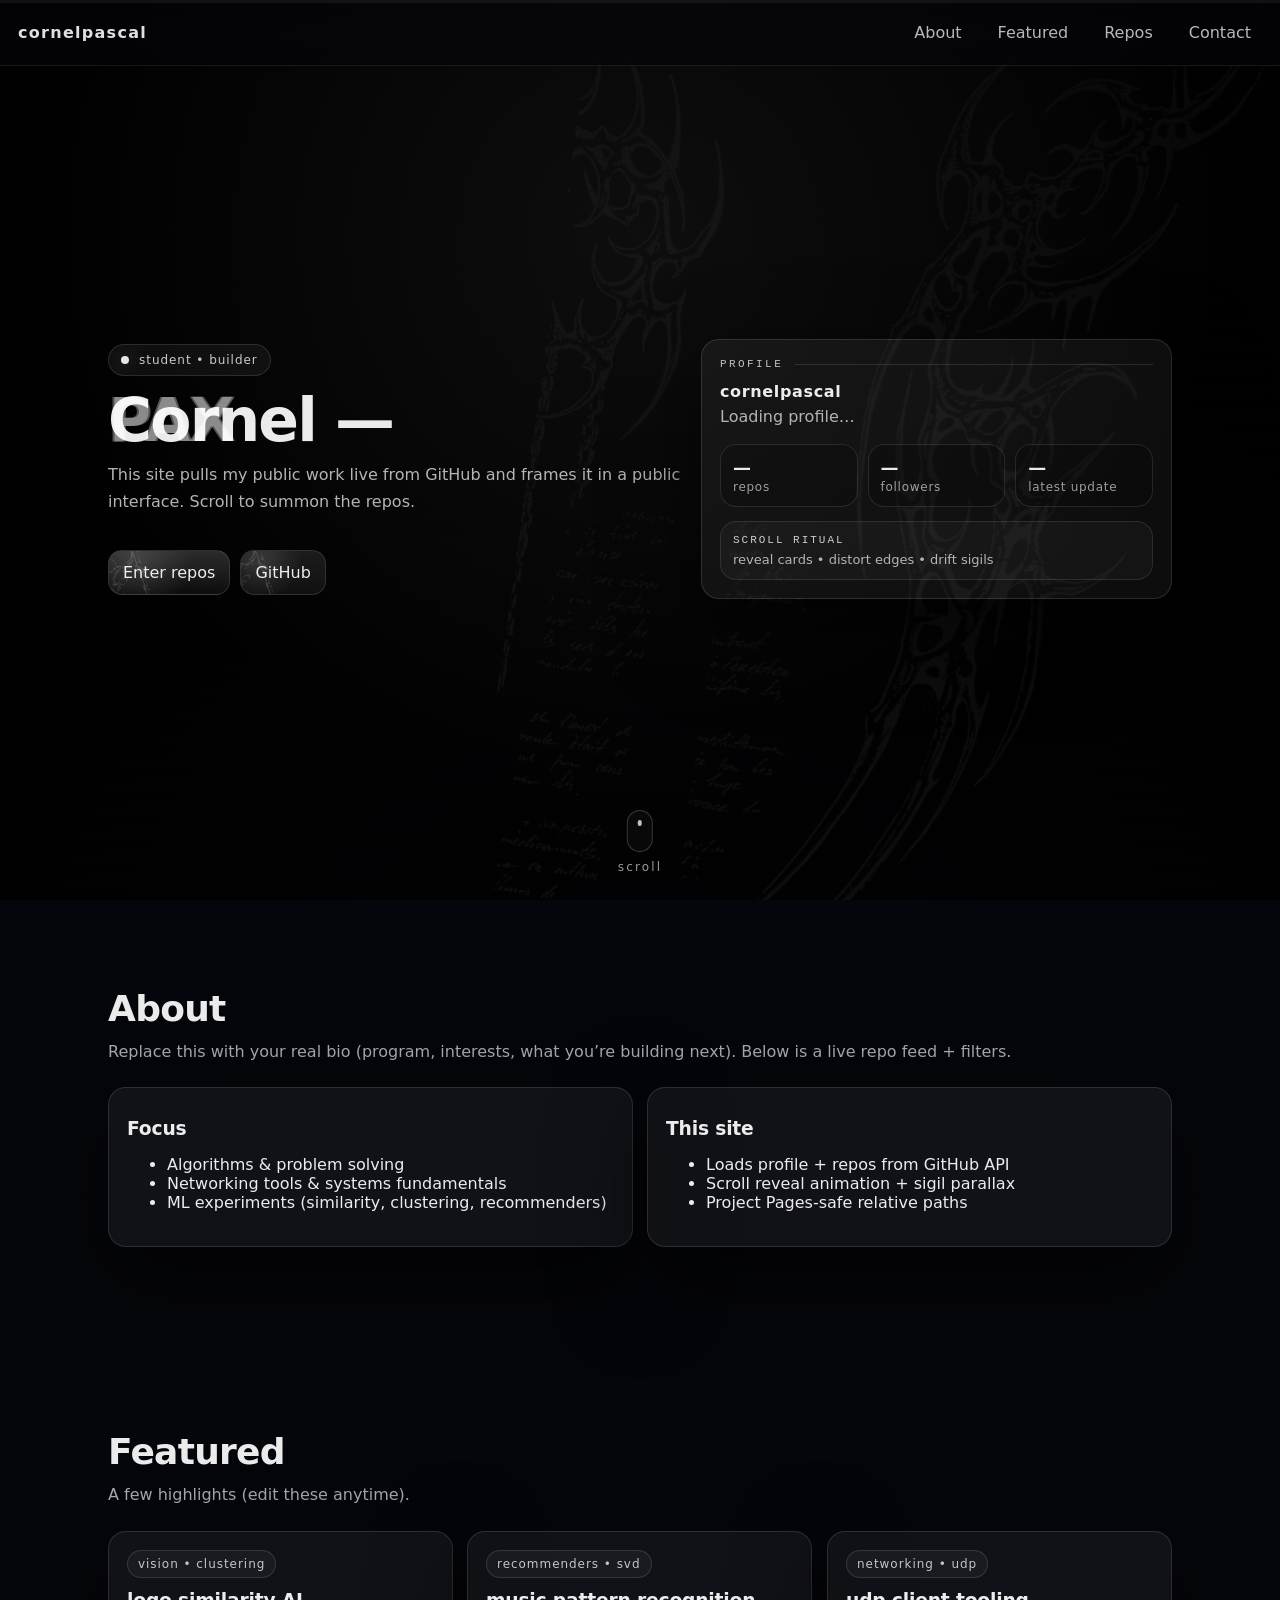
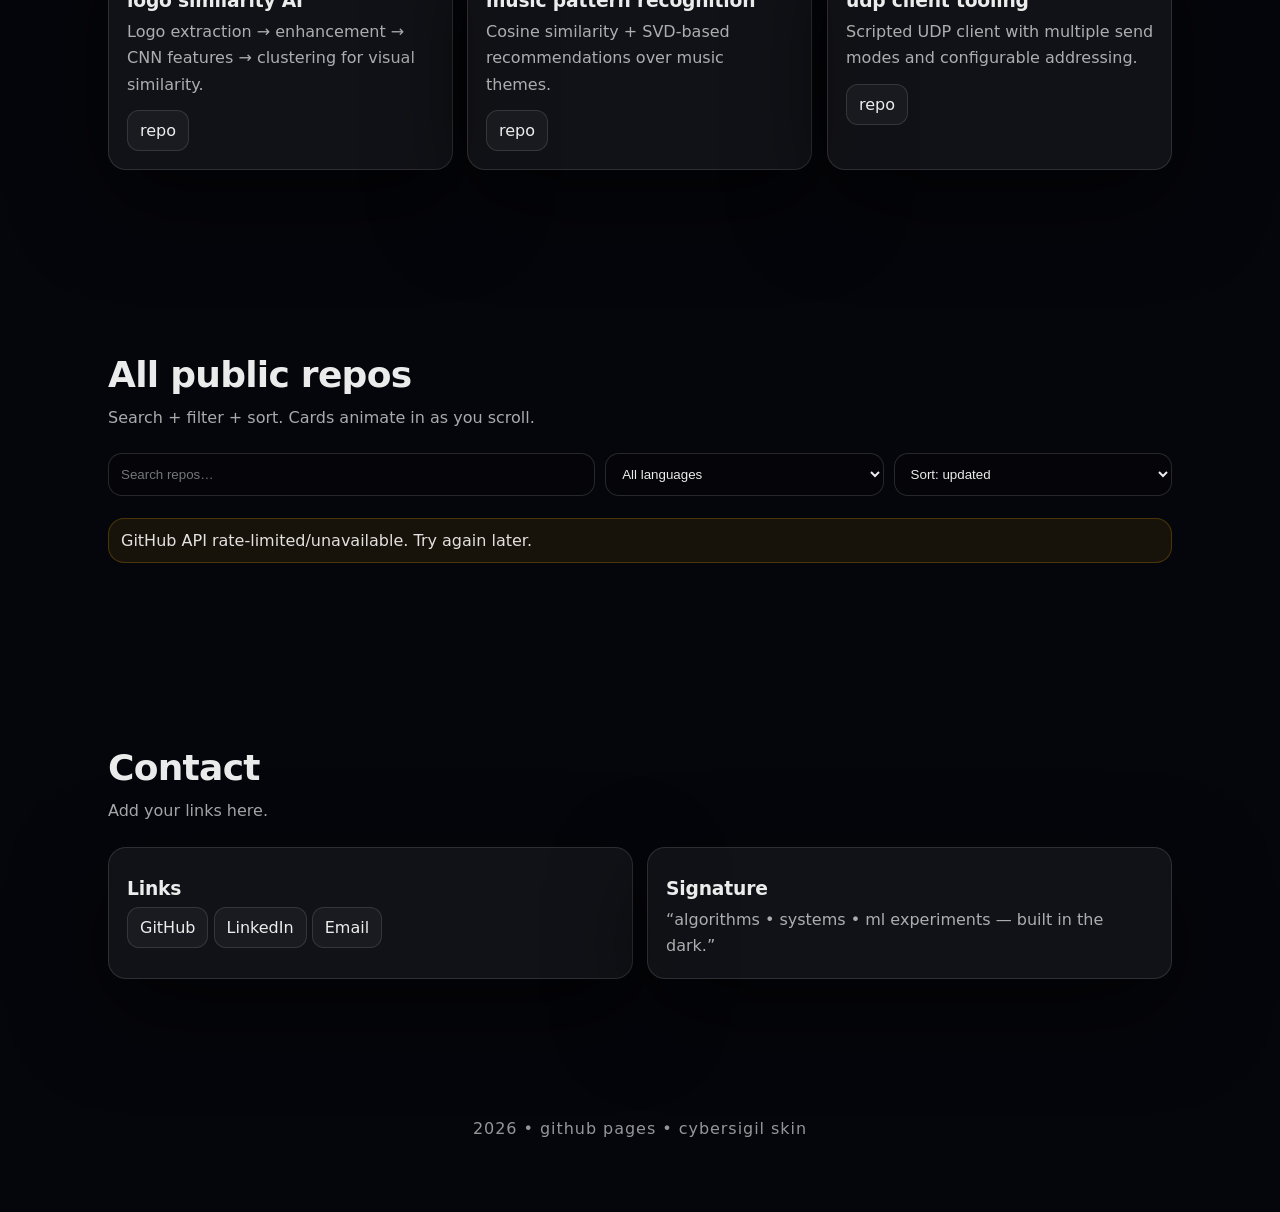
==== index.html @ c3ff7053 "Cybersigil theme" ====
<!-- index.html -->
<!doctype html>
<html lang="en">
<head>
  <meta charset="utf-8" />
  <meta name="viewport" content="width=device-width,initial-scale=1" />
  <title>Cornel Pascal — Cybersigil Portfolio</title>
  <meta name="description" content="Cornel Pascal — projects pulled live from GitHub, wrapped in a cybersigil aesthetic." />
  <link rel="stylesheet" href="./styles.css" />
</head>

<body>
  <div class="progress" aria-hidden="true"><div class="progress__bar" id="bar"></div></div>

  <!-- Background layer -->
  <div class="bg" aria-hidden="true">
    <div class="bg__noise"></div>
    <div class="bg__vignette"></div>
    <div class="bg__scanlines"></div>
  </div>

  <header class="top">
    <a class="brand" href="./">cornelpascal</a>

    <nav class="nav" id="nav">
      <a href="#about">About</a>
      <a href="#featured">Featured</a>
      <a href="#repos">Repos</a>
      <a href="#contact">Contact</a>
    </nav>

    <button class="navbtn" id="navBtn" aria-label="Menu" aria-expanded="false">
      <span></span><span></span><span></span>
    </button>
  </header>

  <main id="top">
    <!-- HERO -->
    <section class="hero section">
      <div class="hero__left reveal">
        <div class="kicker">
          <span class="k-dot"></span>
          <span> student • builder</span>
        </div>

        <h1 class="title">
          <span class="glitch" data-text="PAX">Cornel</span> —
        </h1>

        <p class="sub">
          This site pulls my public work live from GitHub and frames it in a public interface.
          Scroll to summon the repos.
        </p>

      

        <div class="chips" id="langChips" aria-label="Top languages"></div>

        <div class="cta">
          <a class="btn btn--ink" href="#repos">Enter repos</a>
          <a class="btn" href="https://github.com/cornelpascal" target="_blank" rel="noreferrer">GitHub</a>
        </div>
      </div>

      <div class="hero__right reveal">
        <div class="card card--profile">
          <div class="row">
            <div class="mono">PROFILE</div>
            <div class="hairline"></div>
          </div>

          <div class="profile">
            <div class="profile__name" id="name">cornelpascal</div>
            <div class="profile__meta" id="meta">Loading profile…</div>
          </div>

          <div class="stats">
            <div class="stat"><div class="k" id="repoCount">—</div><div class="v">repos</div></div>
            <div class="stat"><div class="k" id="followers">—</div><div class="v">followers</div></div>
            <div class="stat"><div class="k" id="updated">—</div><div class="v">latest update</div></div>
          </div>

          <div class="sigilHint">
            <div class="sigilHint__title">SCROLL RITUAL</div>
            <div class="sigilHint__text">reveal cards • distort edges • drift sigils</div>
          </div>
        </div>
      </div>

      <a class="scrolldown" href="#about" aria-label="Scroll down">
        <span class="scrolldown__mouse"></span>
        <span class="scrolldown__text">scroll</span>
      </a>
    </section>

    <!-- ABOUT -->
    <section id="about" class="section">
      <div class="section__head reveal">
        <h2 class="h2">About</h2>
        <p class="p">
          Replace this with your real bio (program, interests, what you’re building next).
          Below is a live repo feed + filters.
        </p>
      </div>

      <div class="grid2">
        <article class="card reveal">
          <h3 class="h3">Focus</h3>
          <ul class="list">
            <li>Algorithms & problem solving</li>
            <li>Networking tools & systems fundamentals</li>
            <li>ML experiments (similarity, clustering, recommenders)</li>
          </ul>
        </article>

        <article class="card reveal">
          <h3 class="h3">This site</h3>
          <ul class="list">
            <li>Loads profile + repos from GitHub API</li>
            <li>Scroll reveal animation + sigil parallax</li>
            <li>Project Pages-safe relative paths</li>
          </ul>
        </article>
      </div>
    </section>

    <!-- FEATURED -->
    <section id="featured" class="section">
      <div class="section__head reveal">
        <h2 class="h2">Featured</h2>
        <p class="p">A few highlights (edit these anytime).</p>
      </div>

      <div class="cards3">
        <article class="card reveal">
          <div class="tag">vision • clustering</div>
          <h3 class="h3">logo similarity AI</h3>
          <p class="p">Logo extraction → enhancement → CNN features → clustering for visual similarity.</p>
          <div class="actions">
            <a class="a" target="_blank" rel="noreferrer" href="https://github.com/cornelpascal/logo_similarity_AI">repo</a>
          </div>
        </article>

        <article class="card reveal">
          <div class="tag">recommenders • svd</div>
          <h3 class="h3">music pattern recognition</h3>
          <p class="p">Cosine similarity + SVD-based recommendations over music themes.</p>
          <div class="actions">
            <a class="a" target="_blank" rel="noreferrer" href="https://github.com/cornelpascal/Music-pattern-recognition-and-recomandations">repo</a>
          </div>
        </article>

        <article class="card reveal">
          <div class="tag">networking • udp</div>
          <h3 class="h3">udp client tooling</h3>
          <p class="p">Scripted UDP client with multiple send modes and configurable addressing.</p>
          <div class="actions">
            <a class="a" target="_blank" rel="noreferrer" href="https://github.com/cornelpascal/C_udp_server">repo</a>
          </div>
        </article>
      </div>
    </section>

    <!-- REPOS -->
    <section id="repos" class="section">
      <div class="section__head reveal">
        <h2 class="h2">All public repos</h2>
        <p class="p">Search + filter + sort. Cards animate in as you scroll.</p>
      </div>

      <div class="controls reveal">
        <input class="input" id="q" placeholder="Search repos…" />
        <select class="select" id="lang"><option value="">All languages</option></select>
        <select class="select" id="sort">
          <option value="updated">Sort: updated</option>
          <option value="stars">Sort: stars</option>
          <option value="name">Sort: name</option>
        </select>
      </div>

      <div class="repoGrid" id="grid" aria-live="polite"></div>
      <div class="note" id="note" hidden>GitHub API rate-limited/unavailable. Try again later.</div>
    </section>

    <!-- CONTACT -->
    <section id="contact" class="section">
      <div class="section__head reveal">
        <h2 class="h2">Contact</h2>
        <p class="p">Add your links here.</p>
      </div>

      <div class="grid2">
        <div class="card reveal">
          <h3 class="h3">Links</h3>
          <div class="links">
            <a class="a" target="_blank" rel="noreferrer" href="https://github.com/cornelpascal">GitHub</a>
            <a class="a" href="#" onclick="alert('Edit LinkedIn/email in index.html');return false;">LinkedIn</a>
            <a class="a" href="#" onclick="alert('Edit LinkedIn/email in index.html');return false;">Email</a>
          </div>
        </div>

        <div class="card reveal">
          <h3 class="h3">Signature</h3>
          <p class="p">“algorithms • systems • ml experiments — built in the dark.”</p>
        </div>
      </div>
    </section>

    <footer class="foot">
      <span id="year"></span> • GitHub Pages • cybersigil skin
    </footer>
  </main>

  <script src="./app.js"></script>
</body>
</html>
---- styles.css ----
/* styles.css */
*{box-sizing:border-box}
html{scroll-behavior:smooth}
:root{
  --bg:#05060b;
  --ink:rgba(255,255,255,.92);
  --muted:rgba(255,255,255,.66);
  --hair:rgba(255,255,255,.14);
  --glass:rgba(255,255,255,.06);
  --glass2:rgba(255,255,255,.08);
  --shadow:0 30px 90px rgba(0,0,0,.6);
  --r:18px;
  --max:1100px;
}
body{
  margin:0;
  color:var(--ink);
  background:var(--bg);
  font-family: ui-sans-serif,system-ui,-apple-system,Segoe UI,Roboto,Arial;
  overflow-x:hidden;
}
a{color:inherit;text-decoration:none}
code{font-family:ui-monospace,SFMono-Regular,Menlo,Monaco,Consolas,"Liberation Mono","Courier New",monospace}

/* ===== Progress ===== */
.progress{position:fixed;top:0;left:0;right:0;height:3px;background:rgba(255,255,255,.06);z-index:50}
.progress__bar{height:100%;width:0;background:linear-gradient(90deg,#fff,rgba(255,255,255,.2))}

/* ===== Background layer ===== */
.bg{position:fixed;inset:0;z-index:-1;overflow:hidden;background:var(--bg)}
/* Tall sigil as background */
.bg::before{
  content:"";
  position:absolute;
  inset:-10%;
  background-image: url("./assets/sigil-1.webp");
  background-repeat:no-repeat;
  background-position: 85% 20%;
  background-size: min(760px, 95vw);
  opacity:.22;
  filter: contrast(1.2) brightness(1.15);
  mix-blend-mode: screen;
  transform: rotate(8deg);
  pointer-events:none;
}
.bg__vignette{
  position:absolute;inset:-10%;
  background: radial-gradient(circle at 50% 30%, rgba(255,255,255,.05), transparent 55%),
              radial-gradient(circle at 50% 110%, rgba(0,0,0,.75), rgba(0,0,0,.9));
  pointer-events:none;
}
.bg__noise{
  position:absolute;inset:0;
  background-image:
    repeating-linear-gradient(0deg, rgba(255,255,255,.03), rgba(255,255,255,.03) 1px, transparent 1px, transparent 3px),
    repeating-linear-gradient(90deg, rgba(255,255,255,.02), rgba(255,255,255,.02) 1px, transparent 1px, transparent 4px);
  opacity:.12;
  mix-blend-mode:screen;
  filter:blur(.3px);
  pointer-events:none;
}
.bg__scanlines{
  position:absolute;inset:0;
  background: repeating-linear-gradient(
    180deg,
    rgba(255,255,255,.02),
    rgba(255,255,255,.02) 1px,
    transparent 2px,
    transparent 5px
  );
  opacity:.10;
  pointer-events:none;
}

/* ===== Header ===== */
.top{
  position:sticky;top:0;z-index:40;
  display:flex;align-items:center;justify-content:space-between;
  padding:14px 18px;
  background:rgba(5,6,11,.65);
  backdrop-filter: blur(14px);
  border-bottom:1px solid rgba(255,255,255,.08);
}
.brand{
  font-weight:800;
  letter-spacing:.08em;
  text-transform:lowercase;
  opacity:.95;
}
.nav{display:flex;gap:14px}
.nav a{
  padding:8px 10px;border-radius:12px;
  color:rgba(255,255,255,.72);
  border:1px solid transparent;
  transition:transform .2s ease, background .2s ease, border-color .2s ease, opacity .2s ease;
}
.nav a:hover{
  background:rgba(255,255,255,.05);
  border-color:rgba(255,255,255,.12);
  transform:translateY(-1px);
  opacity:1;
}
.navbtn{
  display:none;
  width:42px;height:42px;border-radius:14px;
  border:1px solid rgba(255,255,255,.12);
  background:rgba(255,255,255,.05);
}
.navbtn span{display:block;height:2px;margin:6px 10px;background:rgba(255,255,255,.9);border-radius:2px}

/* ===== Layout ===== */
.section{max-width:var(--max);margin:0 auto;padding:92px 18px;position:relative}
.section__head{margin-bottom:22px}
.h2{margin:0 0 10px;font-size:clamp(26px,3vw,36px);letter-spacing:-.02em}
.h3{margin:12px 0 8px;letter-spacing:-.01em}
.p{margin:0;color:var(--muted);line-height:1.65}

/* ===== Hero ===== */
.hero{
  min-height:calc(100svh - 70px);
  display:grid;
  grid-template-columns: 1.1fr .9fr;
  gap:18px;
  align-items:center;
  padding-top:68px;
}
.kicker{
  display:inline-flex;align-items:center;gap:10px;
  padding:8px 12px;border-radius:999px;
  border:1px solid rgba(255,255,255,.12);
  background:rgba(255,255,255,.05);
  color:rgba(255,255,255,.78);
  text-transform:lowercase;
  letter-spacing:.08em;
  font-size:12px;
}
.k-dot{
  width:8px;height:8px;border-radius:50%;
  background:rgba(255,255,255,.9);
  box-shadow:0 0 20px rgba(255,255,255,.4);
}
.title{
  margin:14px 0 10px;
  font-size:clamp(36px,5.2vw,60px);
  line-height:1.02;
  letter-spacing:-.03em;
}
.sub{margin:0;color:rgba(255,255,255,.70);line-height:1.7;max-width:65ch}
.cta{display:flex;gap:10px;margin-top:16px;flex-wrap:wrap}

/* ===== Buttons (gun texture, rotated + cropped) ===== */
.btn{
  display:inline-flex;align-items:center;justify-content:center;
  padding:12px 14px;border-radius:14px;
  border:1px solid rgba(255,255,255,.14);
  background:rgba(255,255,255,.05);
  transition:transform .2s ease, background .2s ease, border-color .2s ease, filter .2s ease;
  position:relative;
  overflow:hidden;
  isolation:isolate;
}
.btn::before{
  content:"";
  position:absolute;
  inset:-40% -35%;
  background-image:url("./assets/sigil-2.jpg");
  background-repeat:no-repeat;
  background-size:520px auto;
  background-position:35% 55%;
  transform:rotate(-18deg);
  opacity:.18;
  filter:contrast(1.35) brightness(1.2);
  mix-blend-mode:screen;
  z-index:-1;
}
.btn::after{
  content:"";
  position:absolute;inset:-1px;
  border-radius:inherit;
  background:
    radial-gradient(circle at 25% 20%, rgba(255,255,255,.25), transparent 55%),
    linear-gradient(180deg, rgba(255,255,255,.10), rgba(255,255,255,.02));
  opacity:.55;
  pointer-events:none;
  z-index:-1;
}
.btn:hover{transform:translateY(-2px);background:rgba(255,255,255,.07);border-color:rgba(255,255,255,.22)}
.btn:hover::before{opacity:.26;transform:rotate(-18deg) scale(1.03)}
.btn--ink{background:linear-gradient(180deg, rgba(255,255,255,.12), rgba(255,255,255,.04))}

/* Glitch text */
.glitch{position:relative;display:inline-block}
.glitch::before,.glitch::after{
  content:attr(data-text);
  position:absolute;left:0;top:0;
  opacity:.35;
  pointer-events:none;
}
.glitch::before{transform:translate3d(-1px,0,0)}
.glitch::after{transform:translate3d(1px,0,0)}

.hero__right{display:flex;justify-content:flex-end}

/* ===== Chips ===== */
.chips{display:flex;gap:8px;margin-top:18px;flex-wrap:wrap}
.pill{
  padding:6px 10px;border-radius:999px;
  border:1px solid rgba(255,255,255,.12);
  background:rgba(0,0,0,.16);
  color:rgba(255,255,255,.76);
  font-size:12px;
}

/* ===== Cards ===== */
.card{
  border-radius:var(--r);
  border:1px solid rgba(255,255,255,.12);
  background:rgba(255,255,255,.05);
  box-shadow:var(--shadow);
  padding:18px;
  position:relative;
  overflow:hidden;
}
.card::after{
  content:"";
  position:absolute;inset:-1px;
  background: radial-gradient(circle at 20% 15%, rgba(255,255,255,.16), transparent 55%);
  opacity:.0;
  transition:opacity .2s ease;
  pointer-events:none;
}
.card:hover::after{opacity:.85}

.card--profile{width:min(520px,100%)}
.row{display:flex;align-items:center;gap:12px}
.mono{
  font-family:ui-monospace, SFMono-Regular, Menlo, Monaco, Consolas, "Liberation Mono","Courier New", monospace;
  letter-spacing:.22em;
  font-size:11px;
  opacity:.8;
}
.hairline{height:1px;flex:1;background:rgba(255,255,255,.12)}
.profile{margin-top:12px}
.profile__name{font-weight:850;letter-spacing:.04em;text-transform:lowercase}
.profile__meta{margin-top:4px;color:rgba(255,255,255,.68);line-height:1.55}
.stats{
  display:grid;
  grid-template-columns:repeat(3,1fr);
  gap:10px;
  margin-top:14px;
}
.stat{
  padding:12px;border-radius:16px;
  border:1px solid rgba(255,255,255,.11);
  background:rgba(0,0,0,.18);
}
.stat .k{font-weight:900;font-size:18px}
.stat .v{opacity:.65;font-size:12px;margin-top:2px;letter-spacing:.06em;text-transform:lowercase}

.sigilHint{
  margin-top:14px;
  padding:12px;border-radius:16px;
  border:1px solid rgba(255,255,255,.10);
  background:rgba(255,255,255,.03);
}
.sigilHint__title{
  font-family:ui-monospace, SFMono-Regular, Menlo, Monaco, Consolas, "Liberation Mono","Courier New", monospace;
  letter-spacing:.18em;
  font-size:11px;
  opacity:.85;
}
.sigilHint__text{margin-top:6px;color:rgba(255,255,255,.68);font-size:13px}

/* ===== Grids ===== */
.grid2{display:grid;grid-template-columns:repeat(2,minmax(0,1fr));gap:14px}
.cards3{display:grid;grid-template-columns:repeat(3,minmax(0,1fr));gap:14px}
.tag{
  display:inline-block;
  padding:6px 10px;border-radius:999px;
  border:1px solid rgba(255,255,255,.12);
  background:rgba(255,255,255,.04);
  color:rgba(255,255,255,.75);
  font-size:12px;
  letter-spacing:.08em;
  text-transform:lowercase;
}
.actions{margin-top:12px;display:flex;gap:10px}
.a{
  display:inline-flex;align-items:center;justify-content:center;
  padding:10px 12px;border-radius:12px;
  border:1px solid rgba(255,255,255,.12);
  background:rgba(255,255,255,.04);
  transition:transform .2s ease, background .2s ease;
}
.a:hover{transform:translateY(-2px);background:rgba(255,255,255,.06)}

/* ===== Controls / Repos ===== */
.controls{
  display:grid;
  grid-template-columns:1.4fr .8fr .8fr;
  gap:10px;
  margin:14px 0 10px;
}
.input,.select{
  width:100%;
  padding:12px 12px;
  border-radius:14px;
  border:1px solid rgba(255,255,255,.14);
  background:rgba(0,0,0,.18);
  color:rgba(255,255,255,.92);
  outline:none;
}
.input::placeholder{color:rgba(255,255,255,.45)}

.repoGrid{display:grid;grid-template-columns:repeat(3,minmax(0,1fr));gap:12px}
.repo{
  padding:16px;border-radius:18px;
  border:1px solid rgba(255,255,255,.12);
  background:rgba(255,255,255,.04);
  box-shadow:var(--shadow);
  transition:transform .18s ease, background .18s ease, border-color .18s ease, filter .18s ease;
  position:relative;
  overflow:hidden;
}
.repo::before{
  content:"";
  position:absolute;inset:-2px;
  background: radial-gradient(circle at 15% 20%, rgba(255,255,255,.18), transparent 55%);
  opacity:.0;
  transition:opacity .2s ease;
}
.repo:hover{transform:translateY(-3px);background:rgba(255,255,255,.06);border-color:rgba(255,255,255,.20);filter:contrast(1.05)}
.repo:hover::before{opacity:.9}
.repo__top{display:flex;justify-content:space-between;gap:12px;align-items:flex-start}
.repo__name{font-weight:900;letter-spacing:.03em;text-transform:lowercase}
.repo__desc{margin-top:8px;color:rgba(255,255,255,.70);line-height:1.55;min-height:44px}
.repo__meta{margin-top:12px;display:flex;gap:8px;flex-wrap:wrap;color:rgba(255,255,255,.72);font-size:12px}

.note{
  margin-top:12px;
  padding:12px;border-radius:16px;
  border:1px solid rgba(255,176,0,.22);
  background:rgba(255,176,0,.08);
  color:rgba(255,255,255,.88);
}

/* ===== Scroll Down ===== */
.scrolldown{
  position:absolute;left:50%;bottom:22px;transform:translateX(-50%);
  display:flex;flex-direction:column;gap:8px;align-items:center;
  color:rgba(255,255,255,.60);font-size:12px;letter-spacing:.18em;text-transform:lowercase;
}
.scrolldown__mouse{
  width:26px;height:42px;border-radius:999px;
  border:1px solid rgba(255,255,255,.20);
  background:rgba(255,255,255,.03);
  position:relative;
}
.scrolldown__mouse::after{
  content:"";
  position:absolute;left:50%;top:9px;transform:translateX(-50%);
  width:4px;height:6px;border-radius:999px;background:rgba(255,255,255,.75);
  animation:wheel 1.2s ease-in-out infinite;
}
@keyframes wheel{
  0%{transform:translate(-50%,0);opacity:.95}
  70%{transform:translate(-50%,12px);opacity:.2}
  100%{transform:translate(-50%,0);opacity:.95}
}

/* ===== Reveal ===== */
.reveal{
  opacity:0;
  transform:translateY(16px);
  filter:blur(10px);
  transition:opacity .85s ease, transform .85s ease, filter .85s ease;
  will-change:transform,opacity,filter;
}
.reveal.is-in{opacity:1;transform:translateY(0);filter:blur(0)}

/* ===== Footer ===== */
.foot{padding:48px 18px 74px;text-align:center;color:rgba(255,255,255,.58);letter-spacing:.06em;text-transform:lowercase}

/* ===== Responsive ===== */
@media (max-width: 980px){
  .hero{grid-template-columns:1fr}
  .cards3{grid-template-columns:repeat(2,minmax(0,1fr))}
  .repoGrid{grid-template-columns:repeat(2,minmax(0,1fr))}
  .scrolldown{display:none}
}
@media (max-width: 680px){
  .nav{display:none}
  .navbtn{display:block}
  .grid2{grid-template-columns:1fr}
  .cards3{grid-template-columns:1fr}
  .repoGrid{grid-template-columns:1fr}
  .controls{grid-template-columns:1fr}
}
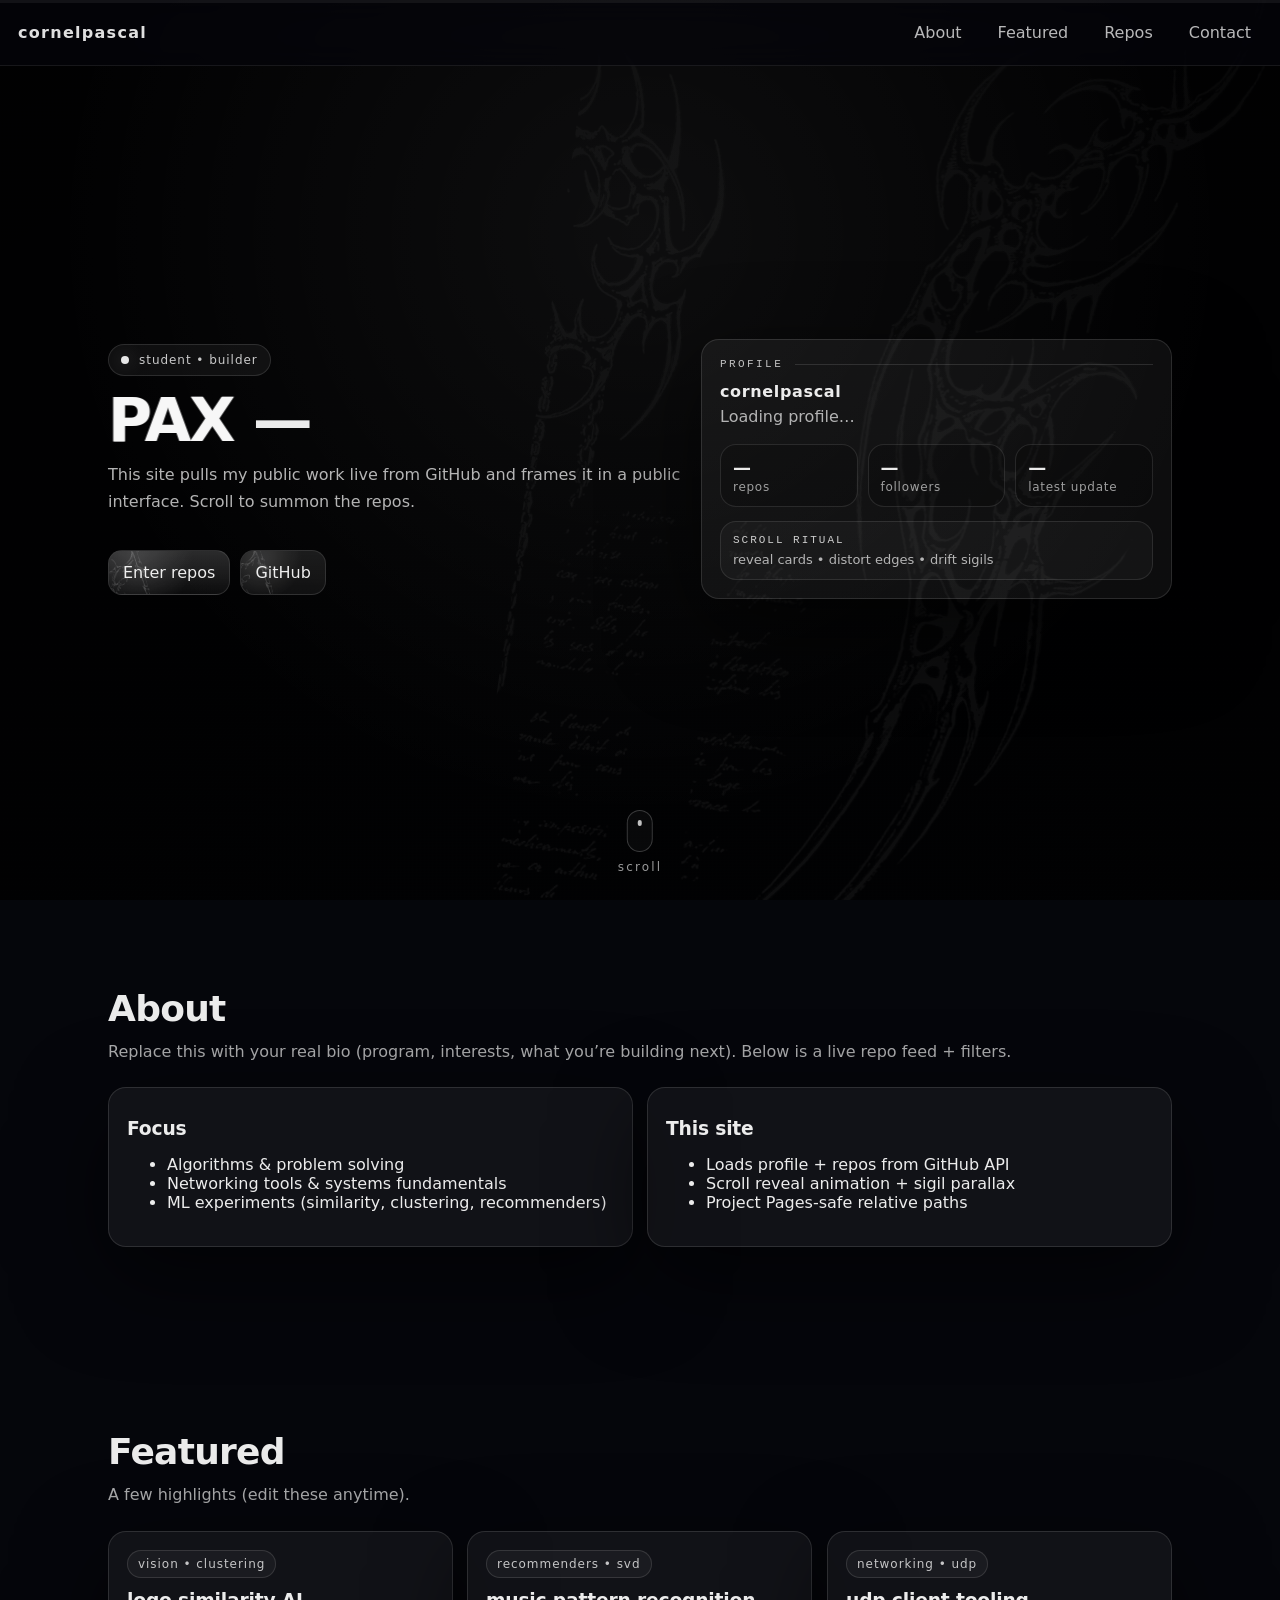
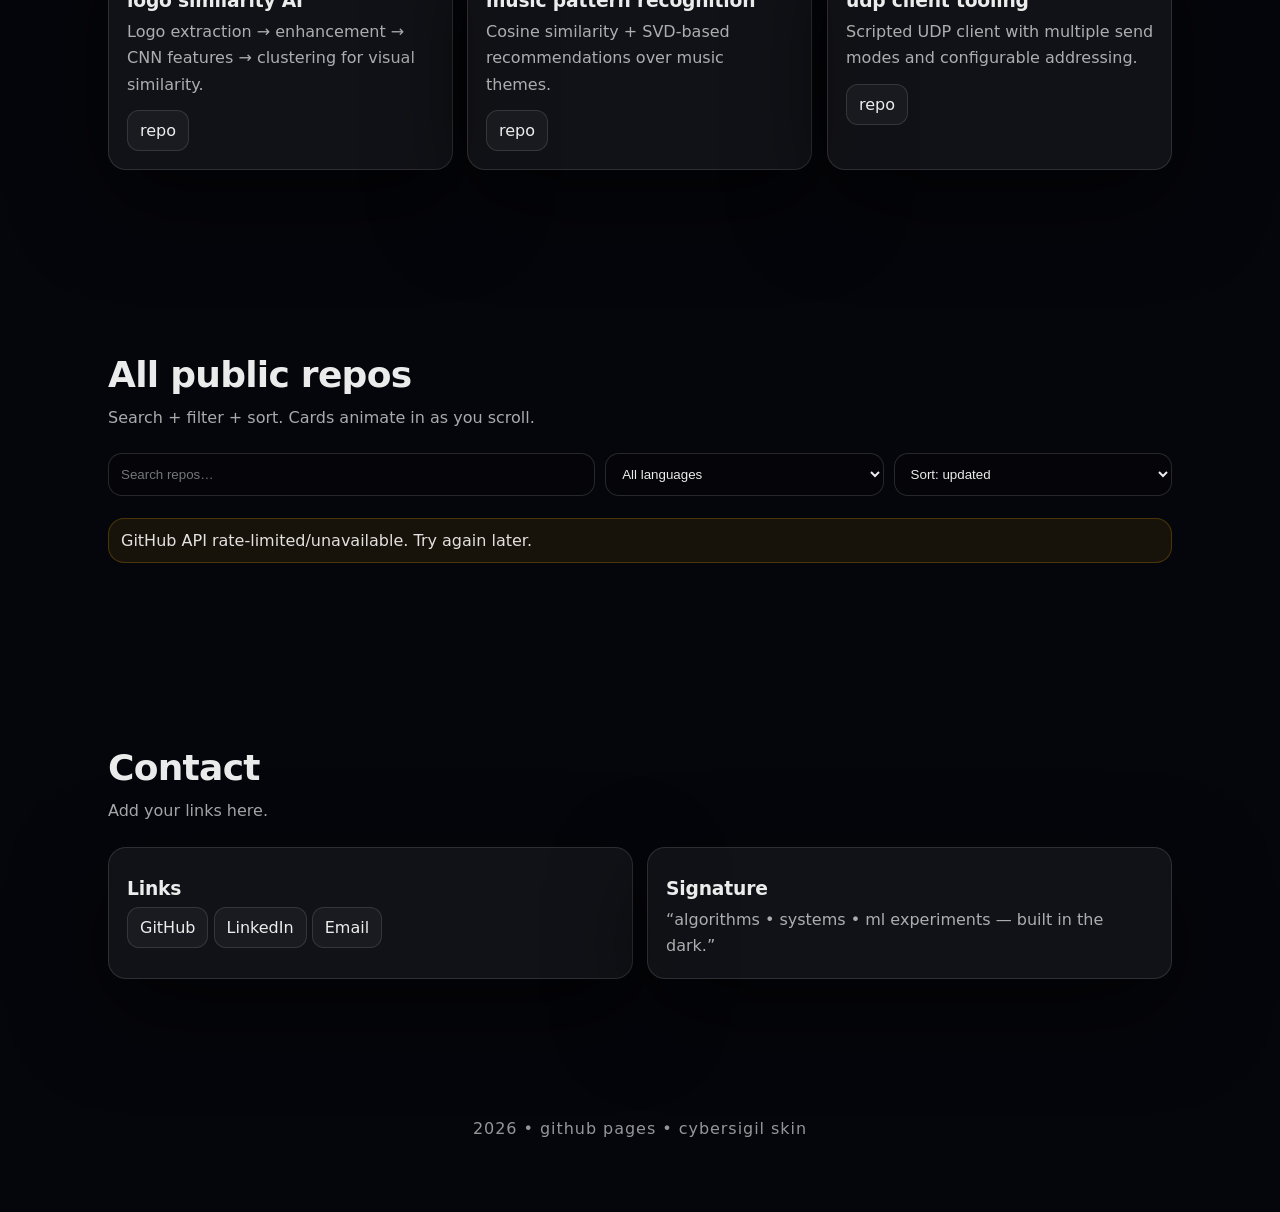
==== commit b577501d: "Cybersigil theme" ====
--- a/index.html
+++ b/index.html
@@ -4,7 +4,6 @@
 <head>
   <meta charset="utf-8" />
   <meta name="viewport" content="width=device-width,initial-scale=1" />
-  <title>Cornel Pascal — Cybersigil Portfolio</title>
   <meta name="description" content="Cornel Pascal — projects pulled live from GitHub, wrapped in a cybersigil aesthetic." />
   <link rel="stylesheet" href="./styles.css" />
 </head>
@@ -44,7 +43,7 @@
         </div>
 
         <h1 class="title">
-          <span class="glitch" data-text="PAX">Cornel</span> —
+          <span class="glitch" data-text="PAX">PAX</span> —
         </h1>
 
         <p class="sub">
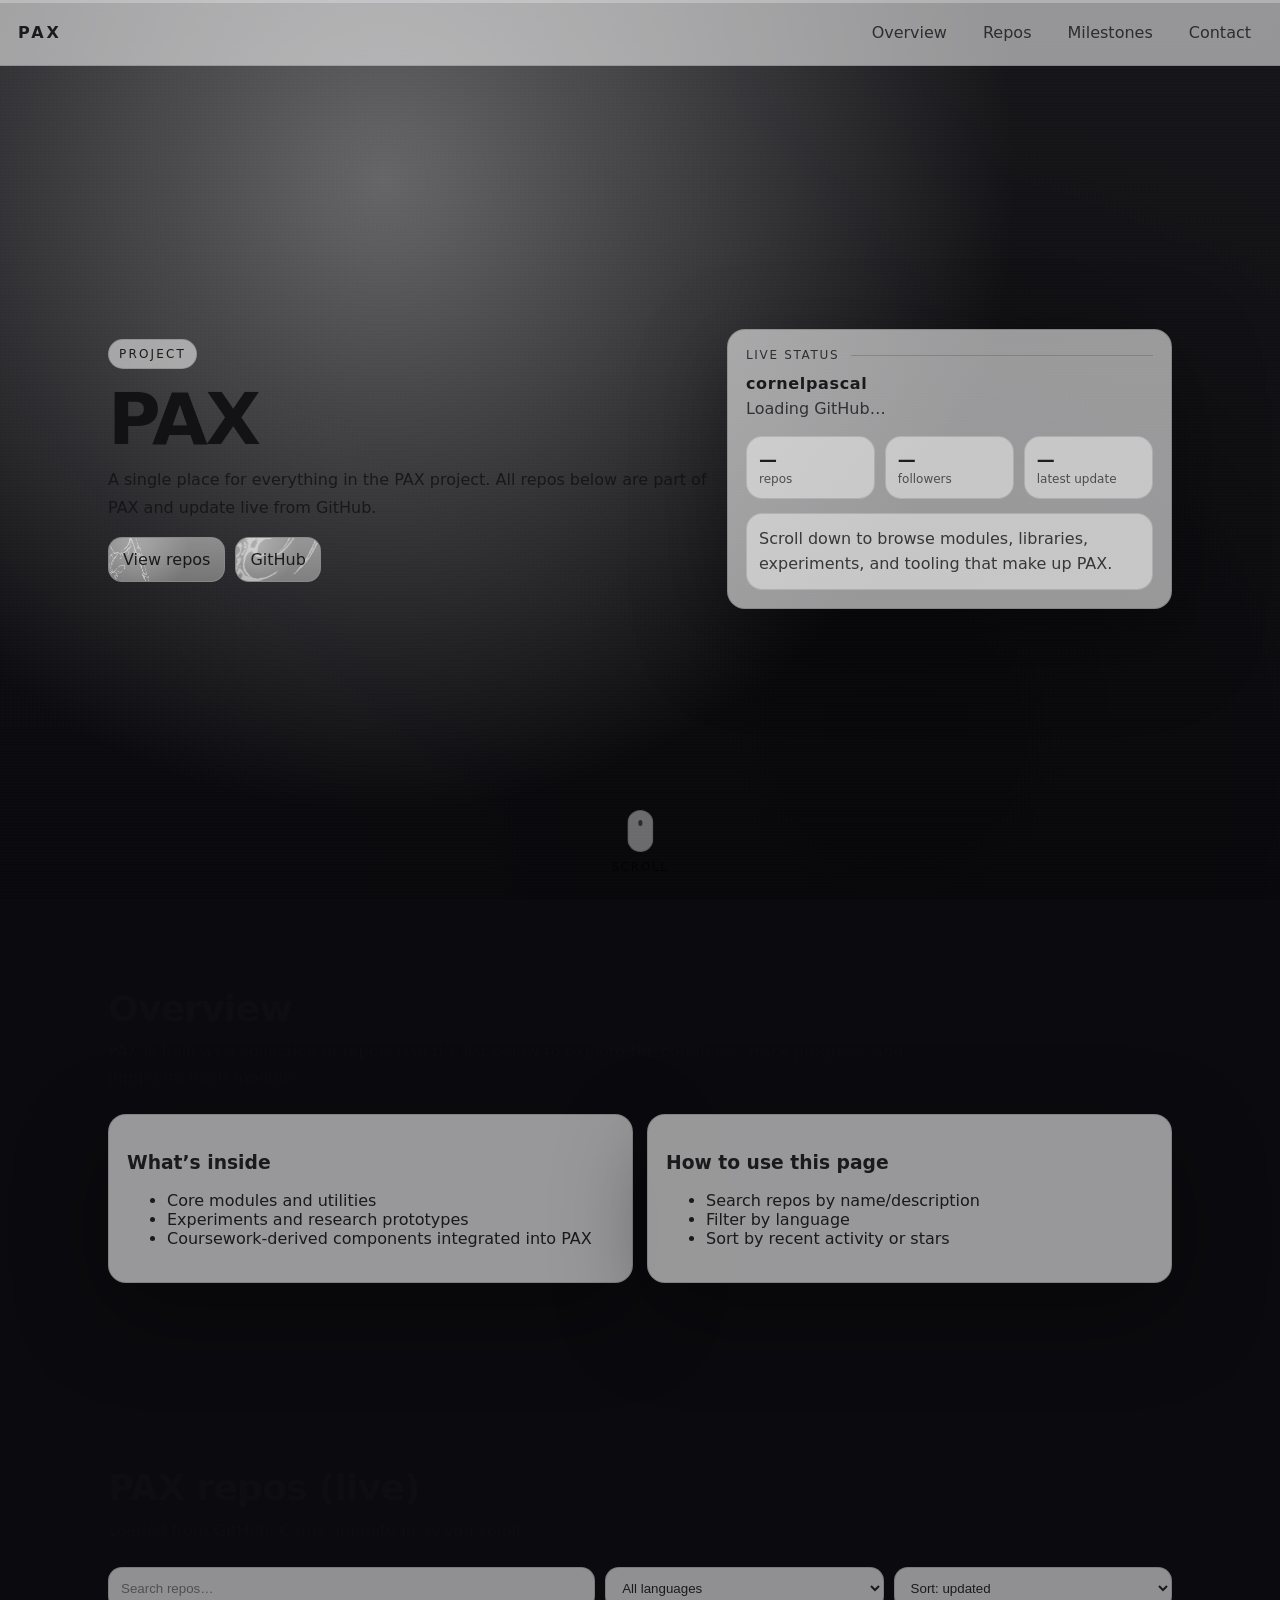
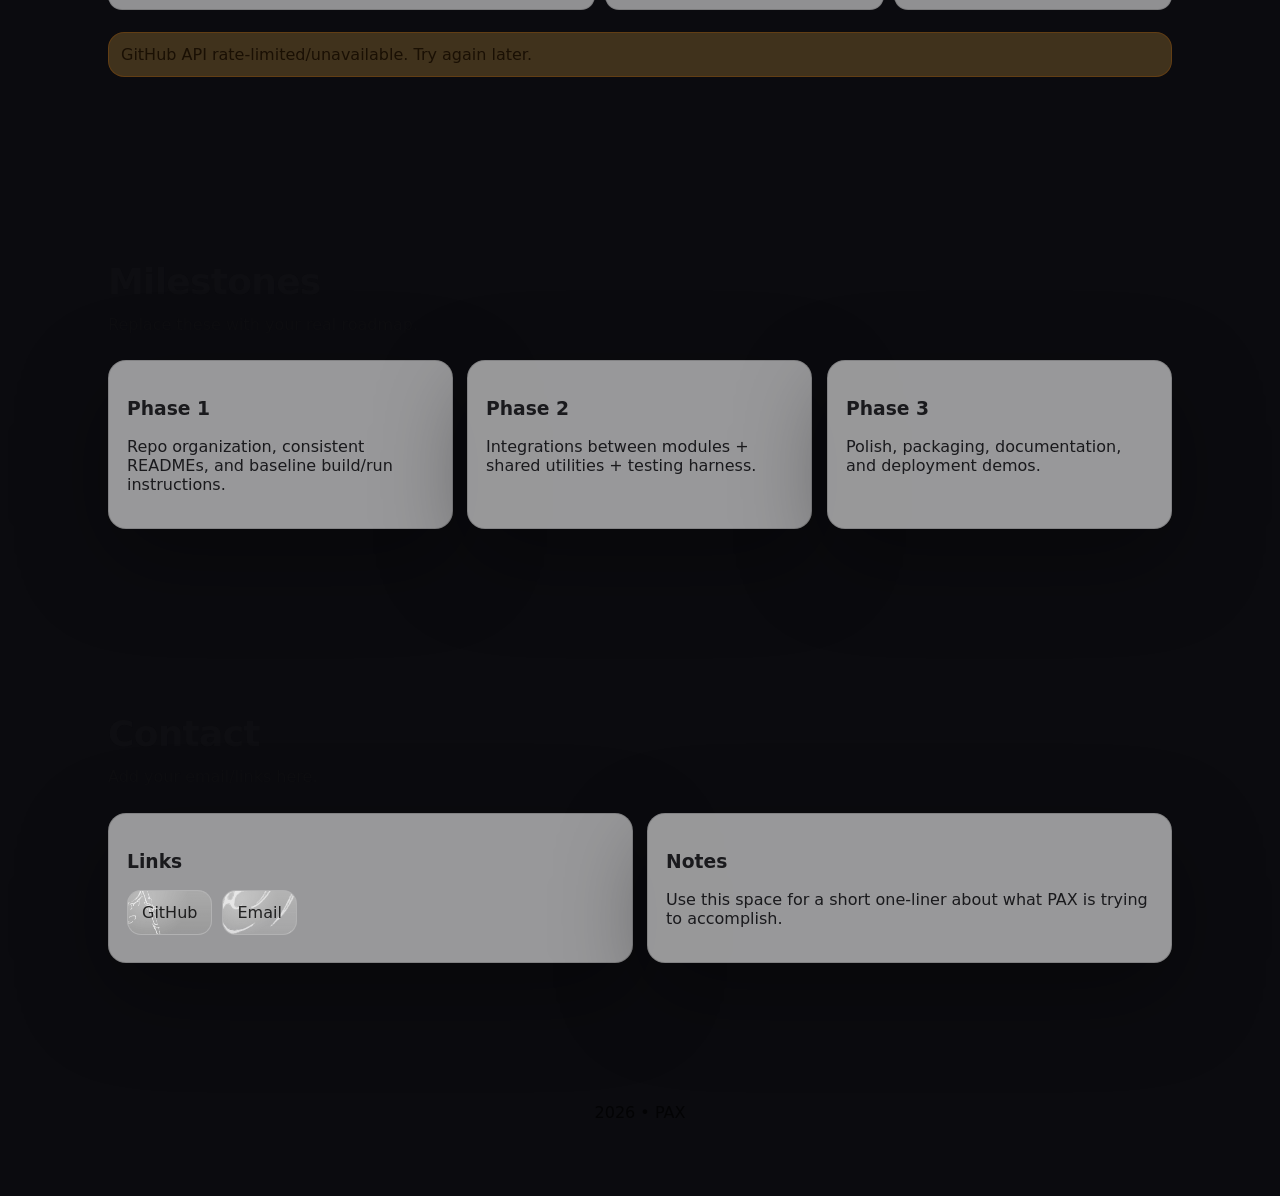
==== commit d88b7f76: "Cybersigil theme" ====
--- a/index.html
+++ b/index.html
@@ -4,27 +4,26 @@
 <head>
   <meta charset="utf-8" />
   <meta name="viewport" content="width=device-width,initial-scale=1" />
-  <meta name="description" content="Cornel Pascal — projects pulled live from GitHub, wrapped in a cybersigil aesthetic." />
+  <title>PAX — Project Hub</title>
+  <meta name="description" content="PAX — a project hub. Live repos pulled from GitHub." />
   <link rel="stylesheet" href="./styles.css" />
 </head>
 
 <body>
   <div class="progress" aria-hidden="true"><div class="progress__bar" id="bar"></div></div>
 
-  <!-- Background layer -->
   <div class="bg" aria-hidden="true">
-    <div class="bg__noise"></div>
-    <div class="bg__vignette"></div>
-    <div class="bg__scanlines"></div>
+    <div class="bg__veil"></div>
+    <div class="bg__grain"></div>
   </div>
 
   <header class="top">
-    <a class="brand" href="./">cornelpascal</a>
+    <a class="brand" href="./">PAX</a>
 
     <nav class="nav" id="nav">
-      <a href="#about">About</a>
-      <a href="#featured">Featured</a>
+      <a href="#overview">Overview</a>
       <a href="#repos">Repos</a>
+      <a href="#milestones">Milestones</a>
       <a href="#contact">Contact</a>
     </nav>
 
@@ -37,40 +36,32 @@
     <!-- HERO -->
     <section class="hero section">
       <div class="hero__left reveal">
-        <div class="kicker">
-          <span class="k-dot"></span>
-          <span> student • builder</span>
+        <div class="kicker">PROJECT</div>
+
+        <h1 class="title">PAX</h1>
+
+        <p class="sub">
+          A single place for everything in the PAX project. All repos below are part of PAX and update live from GitHub.
+        </p>
+
+        <div class="cta">
+          <a class="btn btn--gun" href="#repos">View repos</a>
+          <a class="btn btn--tall" href="https://github.com/cornelpascal" target="_blank" rel="noreferrer">GitHub</a>
         </div>
 
-        <h1 class="title">
-          <span class="glitch" data-text="PAX">PAX</span> —
-        </h1>
-
-        <p class="sub">
-          This site pulls my public work live from GitHub and frames it in a public interface.
-          Scroll to summon the repos.
-        </p>
-
-      
-
         <div class="chips" id="langChips" aria-label="Top languages"></div>
-
-        <div class="cta">
-          <a class="btn btn--ink" href="#repos">Enter repos</a>
-          <a class="btn" href="https://github.com/cornelpascal" target="_blank" rel="noreferrer">GitHub</a>
-        </div>
       </div>
 
       <div class="hero__right reveal">
-        <div class="card card--profile">
-          <div class="row">
-            <div class="mono">PROFILE</div>
-            <div class="hairline"></div>
+        <div class="card">
+          <div class="card__head">
+            <div class="label">Live status</div>
+            <div class="line"></div>
           </div>
 
           <div class="profile">
             <div class="profile__name" id="name">cornelpascal</div>
-            <div class="profile__meta" id="meta">Loading profile…</div>
+            <div class="profile__meta" id="meta">Loading GitHub…</div>
           </div>
 
           <div class="stats">
@@ -79,83 +70,44 @@
             <div class="stat"><div class="k" id="updated">—</div><div class="v">latest update</div></div>
           </div>
 
-          <div class="sigilHint">
-            <div class="sigilHint__title">SCROLL RITUAL</div>
-            <div class="sigilHint__text">reveal cards • distort edges • drift sigils</div>
+          <div class="note">
+            Scroll down to browse modules, libraries, experiments, and tooling that make up PAX.
           </div>
         </div>
       </div>
 
-      <a class="scrolldown" href="#about" aria-label="Scroll down">
+      <a class="scrolldown" href="#overview" aria-label="Scroll down">
         <span class="scrolldown__mouse"></span>
         <span class="scrolldown__text">scroll</span>
       </a>
     </section>
 
-    <!-- ABOUT -->
-    <section id="about" class="section">
+    <!-- OVERVIEW -->
+    <section id="overview" class="section">
       <div class="section__head reveal">
-        <h2 class="h2">About</h2>
-        <p class="p">
-          Replace this with your real bio (program, interests, what you’re building next).
-          Below is a live repo feed + filters.
+        <h2>Overview</h2>
+        <p>
+          PAX is built as a collection of repos. Use the list below to explore the codebase, track progress, and jump into each module.
         </p>
       </div>
 
       <div class="grid2">
         <article class="card reveal">
-          <h3 class="h3">Focus</h3>
+          <h3>What’s inside</h3>
           <ul class="list">
-            <li>Algorithms & problem solving</li>
-            <li>Networking tools & systems fundamentals</li>
-            <li>ML experiments (similarity, clustering, recommenders)</li>
+            <li>Core modules and utilities</li>
+            <li>Experiments and research prototypes</li>
+            <li>Coursework-derived components integrated into PAX</li>
           </ul>
         </article>
 
         <article class="card reveal">
-          <h3 class="h3">This site</h3>
+          <h3>How to use this page</h3>
           <ul class="list">
-            <li>Loads profile + repos from GitHub API</li>
-            <li>Scroll reveal animation + sigil parallax</li>
-            <li>Project Pages-safe relative paths</li>
+            <li>Search repos by name/description</li>
+            <li>Filter by language</li>
+            <li>Sort by recent activity or stars</li>
           </ul>
-        </article>
-      </div>
-    </section>
-
-    <!-- FEATURED -->
-    <section id="featured" class="section">
-      <div class="section__head reveal">
-        <h2 class="h2">Featured</h2>
-        <p class="p">A few highlights (edit these anytime).</p>
-      </div>
-
-      <div class="cards3">
-        <article class="card reveal">
-          <div class="tag">vision • clustering</div>
-          <h3 class="h3">logo similarity AI</h3>
-          <p class="p">Logo extraction → enhancement → CNN features → clustering for visual similarity.</p>
-          <div class="actions">
-            <a class="a" target="_blank" rel="noreferrer" href="https://github.com/cornelpascal/logo_similarity_AI">repo</a>
-          </div>
-        </article>
-
-        <article class="card reveal">
-          <div class="tag">recommenders • svd</div>
-          <h3 class="h3">music pattern recognition</h3>
-          <p class="p">Cosine similarity + SVD-based recommendations over music themes.</p>
-          <div class="actions">
-            <a class="a" target="_blank" rel="noreferrer" href="https://github.com/cornelpascal/Music-pattern-recognition-and-recomandations">repo</a>
-          </div>
-        </article>
-
-        <article class="card reveal">
-          <div class="tag">networking • udp</div>
-          <h3 class="h3">udp client tooling</h3>
-          <p class="p">Scripted UDP client with multiple send modes and configurable addressing.</p>
-          <div class="actions">
-            <a class="a" target="_blank" rel="noreferrer" href="https://github.com/cornelpascal/C_udp_server">repo</a>
-          </div>
         </article>
       </div>
     </section>
@@ -163,8 +115,8 @@
     <!-- REPOS -->
     <section id="repos" class="section">
       <div class="section__head reveal">
-        <h2 class="h2">All public repos</h2>
-        <p class="p">Search + filter + sort. Cards animate in as you scroll.</p>
+        <h2>PAX repos (live)</h2>
+        <p>Loaded from GitHub. Cards animate in as you scroll.</p>
       </div>
 
       <div class="controls reveal">
@@ -178,35 +130,57 @@
       </div>
 
       <div class="repoGrid" id="grid" aria-live="polite"></div>
-      <div class="note" id="note" hidden>GitHub API rate-limited/unavailable. Try again later.</div>
+      <div class="warn" id="warn" hidden>GitHub API rate-limited/unavailable. Try again later.</div>
+    </section>
+
+    <!-- MILESTONES -->
+    <section id="milestones" class="section">
+      <div class="section__head reveal">
+        <h2>Milestones</h2>
+        <p>Replace these with your real roadmap.</p>
+      </div>
+
+      <div class="cards3">
+        <article class="card reveal">
+          <h3>Phase 1</h3>
+          <p>Repo organization, consistent READMEs, and baseline build/run instructions.</p>
+        </article>
+        <article class="card reveal">
+          <h3>Phase 2</h3>
+          <p>Integrations between modules + shared utilities + testing harness.</p>
+        </article>
+        <article class="card reveal">
+          <h3>Phase 3</h3>
+          <p>Polish, packaging, documentation, and deployment demos.</p>
+        </article>
+      </div>
     </section>
 
     <!-- CONTACT -->
     <section id="contact" class="section">
       <div class="section__head reveal">
-        <h2 class="h2">Contact</h2>
-        <p class="p">Add your links here.</p>
+        <h2>Contact</h2>
+        <p>Add your email/links here.</p>
       </div>
 
       <div class="grid2">
         <div class="card reveal">
-          <h3 class="h3">Links</h3>
+          <h3>Links</h3>
           <div class="links">
-            <a class="a" target="_blank" rel="noreferrer" href="https://github.com/cornelpascal">GitHub</a>
-            <a class="a" href="#" onclick="alert('Edit LinkedIn/email in index.html');return false;">LinkedIn</a>
-            <a class="a" href="#" onclick="alert('Edit LinkedIn/email in index.html');return false;">Email</a>
+            <a class="linkbtn btn--gun" target="_blank" rel="noreferrer" href="https://github.com/cornelpascal">GitHub</a>
+            <a class="linkbtn btn--tall" href="#" onclick="alert('Edit your email/link here in index.html');return false;">Email</a>
           </div>
         </div>
 
         <div class="card reveal">
-          <h3 class="h3">Signature</h3>
-          <p class="p">“algorithms • systems • ml experiments — built in the dark.”</p>
+          <h3>Notes</h3>
+          <p>Use this space for a short one-liner about what PAX is trying to accomplish.</p>
         </div>
       </div>
     </section>
 
     <footer class="foot">
-      <span id="year"></span> • GitHub Pages • cybersigil skin
+      <span id="year"></span> • PAX
     </footer>
   </main>
 
--- a/styles.css
+++ b/styles.css
@@ -2,247 +2,213 @@
 *{box-sizing:border-box}
 html{scroll-behavior:smooth}
 :root{
-  --bg:#05060b;
-  --ink:rgba(255,255,255,.92);
-  --muted:rgba(255,255,255,.66);
-  --hair:rgba(255,255,255,.14);
-  --glass:rgba(255,255,255,.06);
-  --glass2:rgba(255,255,255,.08);
-  --shadow:0 30px 90px rgba(0,0,0,.6);
-  --r:18px;
-  --max:1100px;
+  --ink: rgba(15,15,18,.92);
+  --muted: rgba(15,15,18,.72);
+  --hair: rgba(15,15,18,.16);
+  --panel: rgba(255,255,255,.62);
+  --panel2: rgba(255,255,255,.52);
+  --shadow: 0 30px 90px rgba(0,0,0,.35);
+  --r: 18px;
+  --max: 1100px;
 }
 body{
   margin:0;
-  color:var(--ink);
-  background:var(--bg);
+  color: var(--ink);
+  background: #0b0b0f;
   font-family: ui-sans-serif,system-ui,-apple-system,Segoe UI,Roboto,Arial;
   overflow-x:hidden;
 }
 a{color:inherit;text-decoration:none}
-code{font-family:ui-monospace,SFMono-Regular,Menlo,Monaco,Consolas,"Liberation Mono","Courier New",monospace}
-
-/* ===== Progress ===== */
-.progress{position:fixed;top:0;left:0;right:0;height:3px;background:rgba(255,255,255,.06);z-index:50}
-.progress__bar{height:100%;width:0;background:linear-gradient(90deg,#fff,rgba(255,255,255,.2))}
-
-/* ===== Background layer ===== */
-.bg{position:fixed;inset:0;z-index:-1;overflow:hidden;background:var(--bg)}
-/* Tall sigil as background */
-.bg::before{
-  content:"";
-  position:absolute;
-  inset:-10%;
-  background-image: url("./assets/sigil-1.webp");
-  background-repeat:no-repeat;
-  background-position: 85% 20%;
-  background-size: min(760px, 95vw);
-  opacity:.22;
-  filter: contrast(1.2) brightness(1.15);
-  mix-blend-mode: screen;
-  transform: rotate(8deg);
+
+/* Progress */
+.progress{position:fixed;top:0;left:0;right:0;height:3px;background:rgba(255,255,255,.25);z-index:50}
+.progress__bar{height:100%;width:0;background:rgba(15,15,18,.92)}
+
+/* Background: new collage image */
+.bg{
+  position:fixed; inset:0; z-index:-1; overflow:hidden;
+  background:
+    url("./assets/pax-bg.jpg") center / cover no-repeat fixed;
+}
+.bg__veil{
+  position:absolute; inset:0;
+  background:
+    radial-gradient(circle at 30% 20%, rgba(255,255,255,.35), transparent 55%),
+    radial-gradient(circle at 70% 80%, rgba(0,0,0,.25), transparent 55%),
+    linear-gradient(180deg, rgba(255,255,255,.05), rgba(0,0,0,.10));
+  mix-blend-mode: overlay;
   pointer-events:none;
 }
-.bg__vignette{
-  position:absolute;inset:-10%;
-  background: radial-gradient(circle at 50% 30%, rgba(255,255,255,.05), transparent 55%),
-              radial-gradient(circle at 50% 110%, rgba(0,0,0,.75), rgba(0,0,0,.9));
+.bg__grain{
+  position:absolute; inset:0;
+  background-image:
+    repeating-linear-gradient(0deg, rgba(255,255,255,.06), rgba(255,255,255,.06) 1px, transparent 1px, transparent 3px),
+    repeating-linear-gradient(90deg, rgba(0,0,0,.04), rgba(0,0,0,.04) 1px, transparent 1px, transparent 4px);
+  opacity:.18;
+  filter: blur(.2px);
   pointer-events:none;
 }
-.bg__noise{
-  position:absolute;inset:0;
-  background-image:
-    repeating-linear-gradient(0deg, rgba(255,255,255,.03), rgba(255,255,255,.03) 1px, transparent 1px, transparent 3px),
-    repeating-linear-gradient(90deg, rgba(255,255,255,.02), rgba(255,255,255,.02) 1px, transparent 1px, transparent 4px);
-  opacity:.12;
-  mix-blend-mode:screen;
-  filter:blur(.3px);
-  pointer-events:none;
-}
-.bg__scanlines{
-  position:absolute;inset:0;
-  background: repeating-linear-gradient(
-    180deg,
-    rgba(255,255,255,.02),
-    rgba(255,255,255,.02) 1px,
-    transparent 2px,
-    transparent 5px
-  );
-  opacity:.10;
-  pointer-events:none;
-}
-
-/* ===== Header ===== */
+
+/* Header */
 .top{
-  position:sticky;top:0;z-index:40;
-  display:flex;align-items:center;justify-content:space-between;
+  position:sticky; top:0; z-index:40;
+  display:flex; align-items:center; justify-content:space-between;
   padding:14px 18px;
-  background:rgba(5,6,11,.65);
+  background: rgba(255,255,255,.55);
   backdrop-filter: blur(14px);
-  border-bottom:1px solid rgba(255,255,255,.08);
+  border-bottom: 1px solid rgba(0,0,0,.12);
 }
 .brand{
-  font-weight:800;
-  letter-spacing:.08em;
-  text-transform:lowercase;
-  opacity:.95;
-}
-.nav{display:flex;gap:14px}
+  font-weight: 900;
+  letter-spacing:.18em;
+  text-transform: uppercase;
+}
+.nav{display:flex; gap:14px}
 .nav a{
-  padding:8px 10px;border-radius:12px;
-  color:rgba(255,255,255,.72);
+  padding:8px 10px; border-radius:12px;
+  color: rgba(15,15,18,.78);
   border:1px solid transparent;
-  transition:transform .2s ease, background .2s ease, border-color .2s ease, opacity .2s ease;
+  transition: transform .2s ease, background .2s ease, border-color .2s ease;
 }
 .nav a:hover{
-  background:rgba(255,255,255,.05);
-  border-color:rgba(255,255,255,.12);
-  transform:translateY(-1px);
-  opacity:1;
+  transform: translateY(-1px);
+  background: rgba(255,255,255,.40);
+  border-color: rgba(0,0,0,.10);
 }
 .navbtn{
   display:none;
-  width:42px;height:42px;border-radius:14px;
-  border:1px solid rgba(255,255,255,.12);
-  background:rgba(255,255,255,.05);
-}
-.navbtn span{display:block;height:2px;margin:6px 10px;background:rgba(255,255,255,.9);border-radius:2px}
-
-/* ===== Layout ===== */
+  width:42px; height:42px; border-radius:14px;
+  border:1px solid rgba(0,0,0,.12);
+  background: rgba(255,255,255,.48);
+}
+.navbtn span{display:block;height:2px;margin:6px 10px;background:rgba(0,0,0,.75);border-radius:2px}
+
+/* Layout */
 .section{max-width:var(--max);margin:0 auto;padding:92px 18px;position:relative}
 .section__head{margin-bottom:22px}
-.h2{margin:0 0 10px;font-size:clamp(26px,3vw,36px);letter-spacing:-.02em}
-.h3{margin:12px 0 8px;letter-spacing:-.01em}
-.p{margin:0;color:var(--muted);line-height:1.65}
-
-/* ===== Hero ===== */
+.section__head h2{margin:0 0 10px;font-size:clamp(26px,3vw,36px);letter-spacing:-.02em}
+.section__head p{margin:0; color: var(--muted); line-height:1.65; max-width: 80ch}
+
+.grid2{display:grid;grid-template-columns:repeat(2,minmax(0,1fr));gap:14px}
+.cards3{display:grid;grid-template-columns:repeat(3,minmax(0,1fr));gap:14px}
+
+/* Hero */
 .hero{
-  min-height:calc(100svh - 70px);
+  min-height: calc(100svh - 70px);
   display:grid;
-  grid-template-columns: 1.1fr .9fr;
-  gap:18px;
+  grid-template-columns: 1.15fr .85fr;
+  gap: 18px;
   align-items:center;
-  padding-top:68px;
+  padding-top: 68px;
 }
 .kicker{
-  display:inline-flex;align-items:center;gap:10px;
-  padding:8px 12px;border-radius:999px;
-  border:1px solid rgba(255,255,255,.12);
-  background:rgba(255,255,255,.05);
-  color:rgba(255,255,255,.78);
-  text-transform:lowercase;
-  letter-spacing:.08em;
-  font-size:12px;
-}
-.k-dot{
-  width:8px;height:8px;border-radius:50%;
-  background:rgba(255,255,255,.9);
-  box-shadow:0 0 20px rgba(255,255,255,.4);
+  display:inline-block;
+  padding:7px 10px;
+  border-radius:999px;
+  border:1px solid rgba(0,0,0,.12);
+  background: rgba(255,255,255,.55);
+  letter-spacing:.18em;
+  font-size: 12px;
+  text-transform: uppercase;
 }
 .title{
-  margin:14px 0 10px;
-  font-size:clamp(36px,5.2vw,60px);
-  line-height:1.02;
-  letter-spacing:-.03em;
-}
-.sub{margin:0;color:rgba(255,255,255,.70);line-height:1.7;max-width:65ch}
+  margin: 14px 0 10px;
+  font-size: clamp(44px, 6vw, 72px);
+  letter-spacing: -0.03em;
+  line-height: 1.02;
+}
+.sub{
+  margin:0;
+  color: rgba(15,15,18,.78);
+  line-height: 1.7;
+  max-width: 70ch;
+}
 .cta{display:flex;gap:10px;margin-top:16px;flex-wrap:wrap}
 
-/* ===== Buttons (gun texture, rotated + cropped) ===== */
-.btn{
-  display:inline-flex;align-items:center;justify-content:center;
-  padding:12px 14px;border-radius:14px;
-  border:1px solid rgba(255,255,255,.14);
-  background:rgba(255,255,255,.05);
-  transition:transform .2s ease, background .2s ease, border-color .2s ease, filter .2s ease;
+/* Buttons (two images) */
+.btn, .linkbtn{
+  display:inline-flex; align-items:center; justify-content:center;
+  padding:12px 14px;
+  border-radius:14px;
+  border:1px solid rgba(0,0,0,.14);
+  background: rgba(255,255,255,.55);
+  color: rgba(0,0,0,.82);
+  transition: transform .2s ease, background .2s ease, border-color .2s ease, filter .2s ease;
   position:relative;
   overflow:hidden;
   isolation:isolate;
 }
-.btn::before{
+.btn:hover, .linkbtn:hover{
+  transform: translateY(-2px);
+  background: rgba(255,255,255,.65);
+  border-color: rgba(0,0,0,.22);
+}
+.btn--gun::before, .btn--tall::before{
   content:"";
   position:absolute;
   inset:-40% -35%;
+  background-repeat:no-repeat;
+  opacity:.28;
+  filter: contrast(1.35) brightness(1.1);
+  mix-blend-mode: multiply;
+  z-index:-1;
+}
+
+/* gun: rotated + cropped texture */
+.btn--gun::before{
   background-image:url("./assets/sigil-2.jpg");
-  background-repeat:no-repeat;
-  background-size:520px auto;
-  background-position:35% 55%;
-  transform:rotate(-18deg);
-  opacity:.18;
-  filter:contrast(1.35) brightness(1.2);
-  mix-blend-mode:screen;
-  z-index:-1;
-}
-.btn::after{
+  background-size: 560px auto;
+  background-position: 35% 55%;
+  transform: rotate(-18deg);
+}
+
+/* tall: alternate button texture */
+.btn--tall::before{
+  background-image:url("./assets/sigil-1.webp");
+  background-size: 520px auto;
+  background-position: 75% 20%;
+  transform: rotate(12deg);
+  opacity:.22;
+}
+
+.btn::after, .linkbtn::after{
   content:"";
-  position:absolute;inset:-1px;
+  position:absolute; inset:-1px;
   border-radius:inherit;
   background:
-    radial-gradient(circle at 25% 20%, rgba(255,255,255,.25), transparent 55%),
-    linear-gradient(180deg, rgba(255,255,255,.10), rgba(255,255,255,.02));
+    radial-gradient(circle at 25% 20%, rgba(255,255,255,.55), transparent 55%),
+    linear-gradient(180deg, rgba(255,255,255,.35), rgba(255,255,255,.05));
   opacity:.55;
   pointer-events:none;
   z-index:-1;
 }
-.btn:hover{transform:translateY(-2px);background:rgba(255,255,255,.07);border-color:rgba(255,255,255,.22)}
-.btn:hover::before{opacity:.26;transform:rotate(-18deg) scale(1.03)}
-.btn--ink{background:linear-gradient(180deg, rgba(255,255,255,.12), rgba(255,255,255,.04))}
-
-/* Glitch text */
-.glitch{position:relative;display:inline-block}
-.glitch::before,.glitch::after{
-  content:attr(data-text);
-  position:absolute;left:0;top:0;
-  opacity:.35;
-  pointer-events:none;
-}
-.glitch::before{transform:translate3d(-1px,0,0)}
-.glitch::after{transform:translate3d(1px,0,0)}
-
-.hero__right{display:flex;justify-content:flex-end}
-
-/* ===== Chips ===== */
+
+/* Chips */
 .chips{display:flex;gap:8px;margin-top:18px;flex-wrap:wrap}
 .pill{
   padding:6px 10px;border-radius:999px;
-  border:1px solid rgba(255,255,255,.12);
-  background:rgba(0,0,0,.16);
-  color:rgba(255,255,255,.76);
+  border:1px solid rgba(0,0,0,.12);
+  background: rgba(255,255,255,.55);
+  color: rgba(0,0,0,.72);
   font-size:12px;
 }
 
-/* ===== Cards ===== */
+/* Cards */
 .card{
-  border-radius:var(--r);
-  border:1px solid rgba(255,255,255,.12);
-  background:rgba(255,255,255,.05);
-  box-shadow:var(--shadow);
-  padding:18px;
+  border-radius: var(--r);
+  border:1px solid rgba(0,0,0,.14);
+  background: rgba(255,255,255,.58);
+  box-shadow: var(--shadow);
+  padding: 18px;
   position:relative;
   overflow:hidden;
 }
-.card::after{
-  content:"";
-  position:absolute;inset:-1px;
-  background: radial-gradient(circle at 20% 15%, rgba(255,255,255,.16), transparent 55%);
-  opacity:.0;
-  transition:opacity .2s ease;
-  pointer-events:none;
-}
-.card:hover::after{opacity:.85}
-
-.card--profile{width:min(520px,100%)}
-.row{display:flex;align-items:center;gap:12px}
-.mono{
-  font-family:ui-monospace, SFMono-Regular, Menlo, Monaco, Consolas, "Liberation Mono","Courier New", monospace;
-  letter-spacing:.22em;
-  font-size:11px;
-  opacity:.8;
-}
-.hairline{height:1px;flex:1;background:rgba(255,255,255,.12)}
+.card__head{display:flex;align-items:center;gap:12px}
+.label{letter-spacing:.14em;text-transform:uppercase;font-size:12px;opacity:.85}
+.line{height:1px;flex:1;background:rgba(0,0,0,.16)}
 .profile{margin-top:12px}
-.profile__name{font-weight:850;letter-spacing:.04em;text-transform:lowercase}
-.profile__meta{margin-top:4px;color:rgba(255,255,255,.68);line-height:1.55}
+.profile__name{font-weight:900;letter-spacing:.04em;text-transform:lowercase}
+.profile__meta{margin-top:4px;color:rgba(15,15,18,.76);line-height:1.55}
 .stats{
   display:grid;
   grid-template-columns:repeat(3,1fr);
@@ -251,50 +217,21 @@
 }
 .stat{
   padding:12px;border-radius:16px;
-  border:1px solid rgba(255,255,255,.11);
-  background:rgba(0,0,0,.18);
+  border:1px solid rgba(0,0,0,.12);
+  background: rgba(255,255,255,.45);
 }
 .stat .k{font-weight:900;font-size:18px}
-.stat .v{opacity:.65;font-size:12px;margin-top:2px;letter-spacing:.06em;text-transform:lowercase}
-
-.sigilHint{
+.stat .v{opacity:.72;font-size:12px;margin-top:2px;text-transform:lowercase}
+.note{
   margin-top:14px;
   padding:12px;border-radius:16px;
-  border:1px solid rgba(255,255,255,.10);
-  background:rgba(255,255,255,.03);
-}
-.sigilHint__title{
-  font-family:ui-monospace, SFMono-Regular, Menlo, Monaco, Consolas, "Liberation Mono","Courier New", monospace;
-  letter-spacing:.18em;
-  font-size:11px;
-  opacity:.85;
-}
-.sigilHint__text{margin-top:6px;color:rgba(255,255,255,.68);font-size:13px}
-
-/* ===== Grids ===== */
-.grid2{display:grid;grid-template-columns:repeat(2,minmax(0,1fr));gap:14px}
-.cards3{display:grid;grid-template-columns:repeat(3,minmax(0,1fr));gap:14px}
-.tag{
-  display:inline-block;
-  padding:6px 10px;border-radius:999px;
-  border:1px solid rgba(255,255,255,.12);
-  background:rgba(255,255,255,.04);
-  color:rgba(255,255,255,.75);
-  font-size:12px;
-  letter-spacing:.08em;
-  text-transform:lowercase;
-}
-.actions{margin-top:12px;display:flex;gap:10px}
-.a{
-  display:inline-flex;align-items:center;justify-content:center;
-  padding:10px 12px;border-radius:12px;
-  border:1px solid rgba(255,255,255,.12);
-  background:rgba(255,255,255,.04);
-  transition:transform .2s ease, background .2s ease;
-}
-.a:hover{transform:translateY(-2px);background:rgba(255,255,255,.06)}
-
-/* ===== Controls / Repos ===== */
+  border:1px solid rgba(0,0,0,.12);
+  background: rgba(255,255,255,.45);
+  color: rgba(15,15,18,.78);
+  line-height:1.6;
+}
+
+/* Controls / Repos */
 .controls{
   display:grid;
   grid-template-columns:1.4fr .8fr .8fr;
@@ -305,61 +242,57 @@
   width:100%;
   padding:12px 12px;
   border-radius:14px;
-  border:1px solid rgba(255,255,255,.14);
-  background:rgba(0,0,0,.18);
-  color:rgba(255,255,255,.92);
+  border:1px solid rgba(0,0,0,.14);
+  background: rgba(255,255,255,.55);
+  color: rgba(0,0,0,.82);
   outline:none;
 }
-.input::placeholder{color:rgba(255,255,255,.45)}
+.input::placeholder{color:rgba(0,0,0,.45)}
 
 .repoGrid{display:grid;grid-template-columns:repeat(3,minmax(0,1fr));gap:12px}
 .repo{
   padding:16px;border-radius:18px;
-  border:1px solid rgba(255,255,255,.12);
-  background:rgba(255,255,255,.04);
-  box-shadow:var(--shadow);
-  transition:transform .18s ease, background .18s ease, border-color .18s ease, filter .18s ease;
+  border:1px solid rgba(0,0,0,.14);
+  background: rgba(255,255,255,.56);
+  box-shadow: var(--shadow);
+  transition: transform .18s ease, background .18s ease, border-color .18s ease;
   position:relative;
   overflow:hidden;
 }
-.repo::before{
-  content:"";
-  position:absolute;inset:-2px;
-  background: radial-gradient(circle at 15% 20%, rgba(255,255,255,.18), transparent 55%);
-  opacity:.0;
-  transition:opacity .2s ease;
-}
-.repo:hover{transform:translateY(-3px);background:rgba(255,255,255,.06);border-color:rgba(255,255,255,.20);filter:contrast(1.05)}
-.repo:hover::before{opacity:.9}
+.repo:hover{transform:translateY(-3px);background:rgba(255,255,255,.66);border-color:rgba(0,0,0,.22)}
 .repo__top{display:flex;justify-content:space-between;gap:12px;align-items:flex-start}
-.repo__name{font-weight:900;letter-spacing:.03em;text-transform:lowercase}
-.repo__desc{margin-top:8px;color:rgba(255,255,255,.70);line-height:1.55;min-height:44px}
-.repo__meta{margin-top:12px;display:flex;gap:8px;flex-wrap:wrap;color:rgba(255,255,255,.72);font-size:12px}
-
-.note{
+.repo__name{font-weight:900;letter-spacing:.01em}
+.repo__desc{margin-top:8px;color:rgba(15,15,18,.76);line-height:1.55;min-height:44px}
+.repo__meta{margin-top:12px;display:flex;gap:8px;flex-wrap:wrap;color:rgba(15,15,18,.72);font-size:12px}
+
+.warn{
   margin-top:12px;
   padding:12px;border-radius:16px;
-  border:1px solid rgba(255,176,0,.22);
-  background:rgba(255,176,0,.08);
-  color:rgba(255,255,255,.88);
-}
-
-/* ===== Scroll Down ===== */
+  border:1px solid rgba(176,90,0,.30);
+  background: rgba(255,190,80,.22);
+  color: rgba(20,10,0,.86);
+}
+
+/* Links block */
+.links{display:flex;gap:10px;flex-wrap:wrap}
+
+/* Scroll Down */
 .scrolldown{
   position:absolute;left:50%;bottom:22px;transform:translateX(-50%);
   display:flex;flex-direction:column;gap:8px;align-items:center;
-  color:rgba(255,255,255,.60);font-size:12px;letter-spacing:.18em;text-transform:lowercase;
+  color: rgba(0,0,0,.65);
+  font-size:12px;letter-spacing:.14em;text-transform:uppercase;
 }
 .scrolldown__mouse{
   width:26px;height:42px;border-radius:999px;
-  border:1px solid rgba(255,255,255,.20);
-  background:rgba(255,255,255,.03);
+  border:1px solid rgba(0,0,0,.18);
+  background: rgba(255,255,255,.40);
   position:relative;
 }
 .scrolldown__mouse::after{
   content:"";
   position:absolute;left:50%;top:9px;transform:translateX(-50%);
-  width:4px;height:6px;border-radius:999px;background:rgba(255,255,255,.75);
+  width:4px;height:6px;border-radius:999px;background:rgba(0,0,0,.6);
   animation:wheel 1.2s ease-in-out infinite;
 }
 @keyframes wheel{
@@ -368,25 +301,26 @@
   100%{transform:translate(-50%,0);opacity:.95}
 }
 
-/* ===== Reveal ===== */
+/* Reveal */
 .reveal{
   opacity:0;
   transform:translateY(16px);
-  filter:blur(10px);
-  transition:opacity .85s ease, transform .85s ease, filter .85s ease;
-  will-change:transform,opacity,filter;
+  filter: blur(8px);
+  transition: opacity .85s ease, transform .85s ease, filter .85s ease;
+  will-change: transform, opacity, filter;
 }
 .reveal.is-in{opacity:1;transform:translateY(0);filter:blur(0)}
 
-/* ===== Footer ===== */
-.foot{padding:48px 18px 74px;text-align:center;color:rgba(255,255,255,.58);letter-spacing:.06em;text-transform:lowercase}
-
-/* ===== Responsive ===== */
+/* Footer */
+.foot{padding:48px 18px 74px;text-align:center;color:rgba(0,0,0,.72)}
+
+/* Responsive */
 @media (max-width: 980px){
   .hero{grid-template-columns:1fr}
   .cards3{grid-template-columns:repeat(2,minmax(0,1fr))}
   .repoGrid{grid-template-columns:repeat(2,minmax(0,1fr))}
   .scrolldown{display:none}
+  .foot{color:rgba(255,255,255,.72)}
 }
 @media (max-width: 680px){
   .nav{display:none}
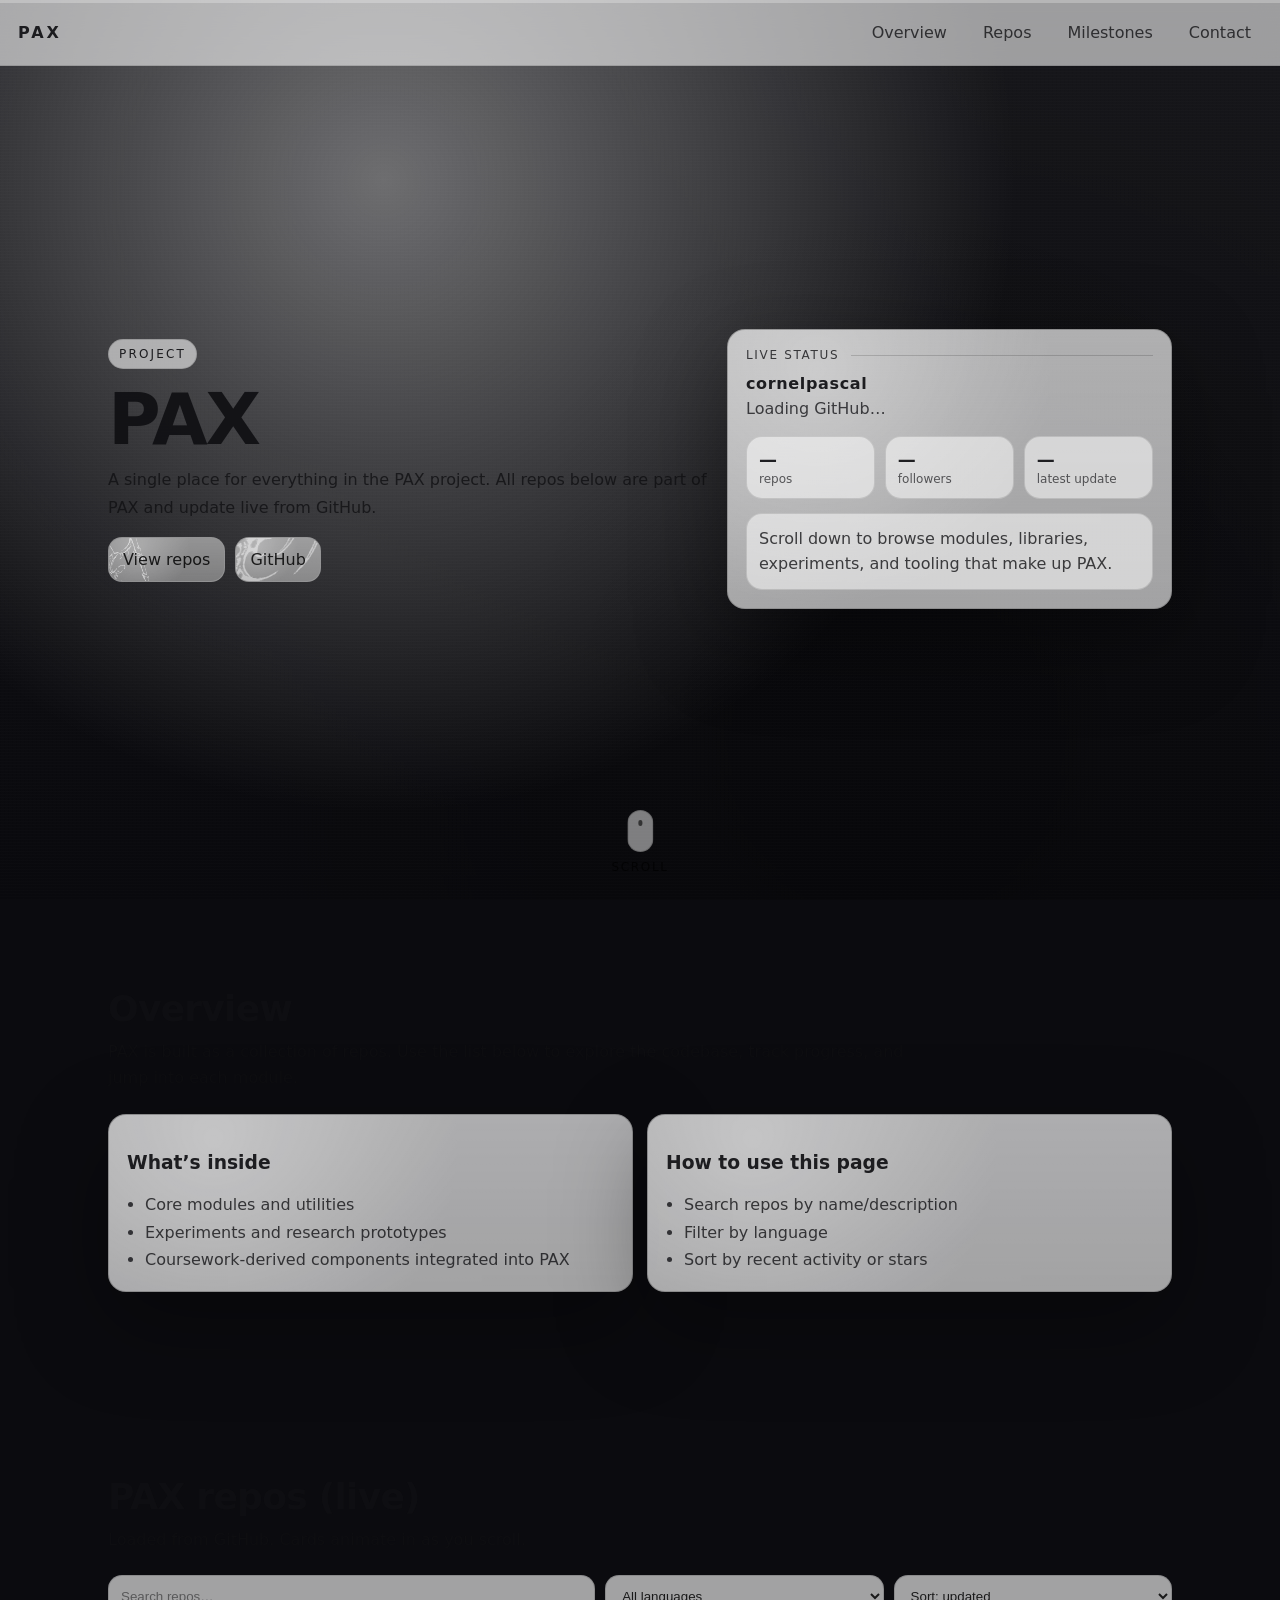
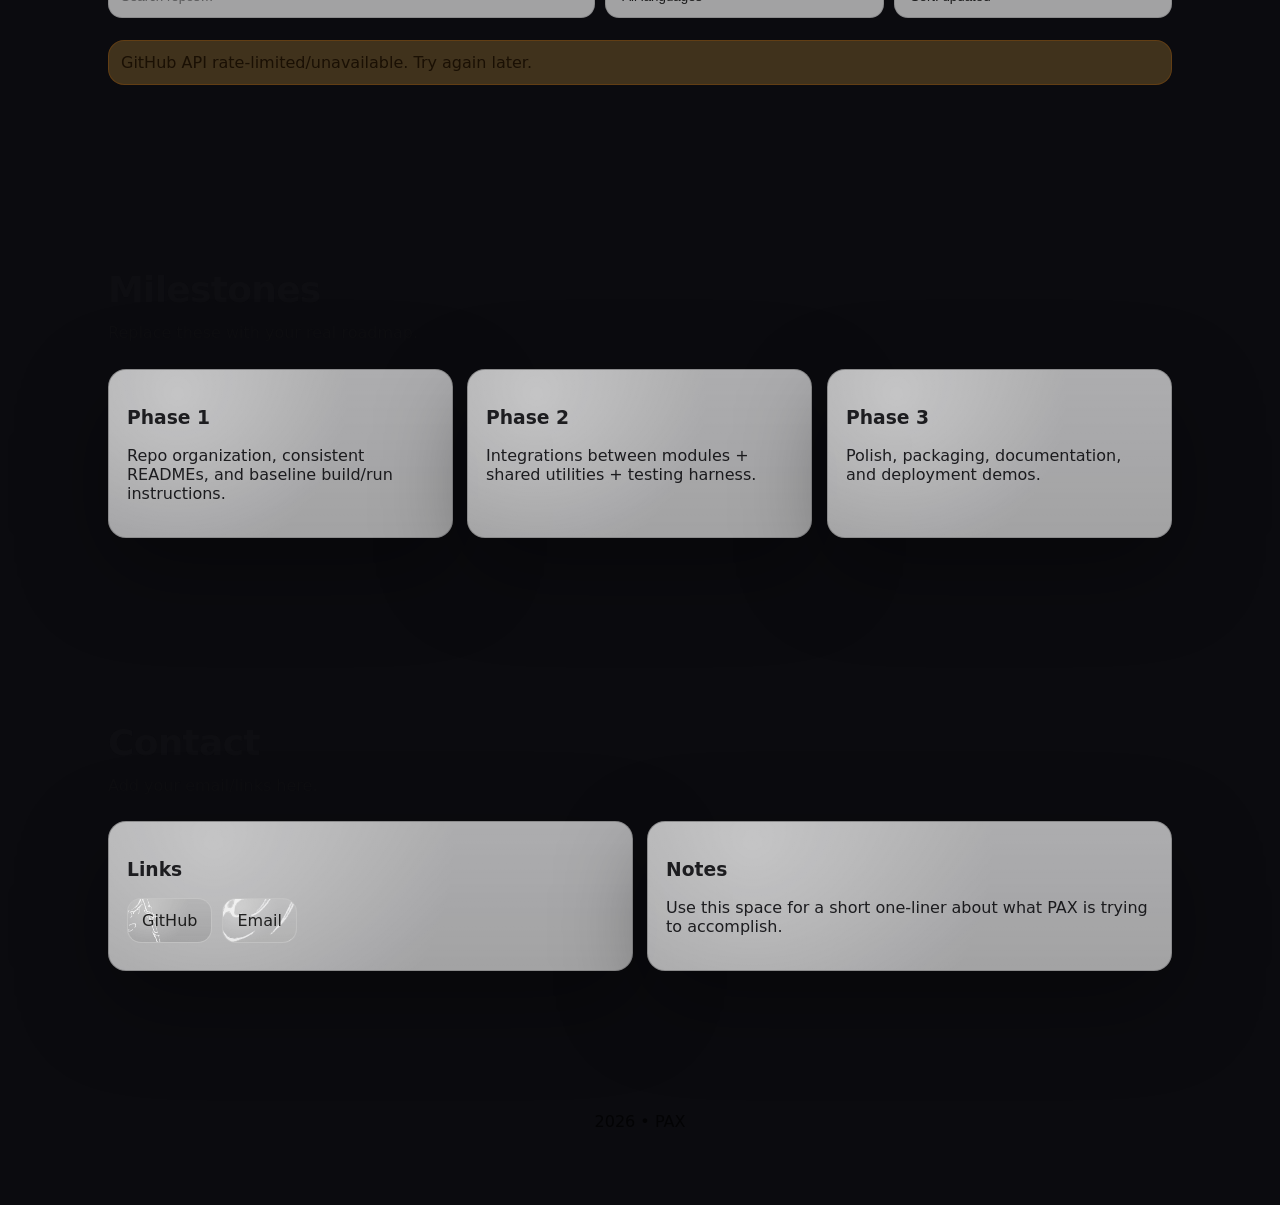
==== commit 7928a2ef: "fr" ====
--- a/index.html
+++ b/index.html
@@ -53,7 +53,7 @@
       </div>
 
       <div class="hero__right reveal">
-        <div class="card">
+        <div class="card card--img">
           <div class="card__head">
             <div class="label">Live status</div>
             <div class="line"></div>
@@ -92,7 +92,7 @@
       </div>
 
       <div class="grid2">
-        <article class="card reveal">
+        <article class="card card--img reveal">
           <h3>What’s inside</h3>
           <ul class="list">
             <li>Core modules and utilities</li>
@@ -101,7 +101,7 @@
           </ul>
         </article>
 
-        <article class="card reveal">
+        <article class="card card--img reveal">
           <h3>How to use this page</h3>
           <ul class="list">
             <li>Search repos by name/description</li>
@@ -141,15 +141,15 @@
       </div>
 
       <div class="cards3">
-        <article class="card reveal">
+        <article class="card card--img reveal">
           <h3>Phase 1</h3>
           <p>Repo organization, consistent READMEs, and baseline build/run instructions.</p>
         </article>
-        <article class="card reveal">
+        <article class="card card--img reveal">
           <h3>Phase 2</h3>
           <p>Integrations between modules + shared utilities + testing harness.</p>
         </article>
-        <article class="card reveal">
+        <article class="card card--img reveal">
           <h3>Phase 3</h3>
           <p>Polish, packaging, documentation, and deployment demos.</p>
         </article>
@@ -164,7 +164,7 @@
       </div>
 
       <div class="grid2">
-        <div class="card reveal">
+        <div class="card card--img reveal">
           <h3>Links</h3>
           <div class="links">
             <a class="linkbtn btn--gun" target="_blank" rel="noreferrer" href="https://github.com/cornelpascal">GitHub</a>
@@ -172,7 +172,7 @@
           </div>
         </div>
 
-        <div class="card reveal">
+        <div class="card card--img reveal">
           <h3>Notes</h3>
           <p>Use this space for a short one-liner about what PAX is trying to accomplish.</p>
         </div>
--- a/styles.css
+++ b/styles.css
@@ -4,9 +4,8 @@
 :root{
   --ink: rgba(15,15,18,.92);
   --muted: rgba(15,15,18,.72);
-  --hair: rgba(15,15,18,.16);
-  --panel: rgba(255,255,255,.62);
-  --panel2: rgba(255,255,255,.52);
+  --panel: rgba(255,255,255,.64);
+  --panel2: rgba(255,255,255,.54);
   --shadow: 0 30px 90px rgba(0,0,0,.35);
   --r: 18px;
   --max: 1100px;
@@ -24,18 +23,17 @@
 .progress{position:fixed;top:0;left:0;right:0;height:3px;background:rgba(255,255,255,.25);z-index:50}
 .progress__bar{height:100%;width:0;background:rgba(15,15,18,.92)}
 
-/* Background: new collage image */
+/* Background: img5.jpg */
 .bg{
   position:fixed; inset:0; z-index:-1; overflow:hidden;
-  background:
-    url("./assets/pax-bg.jpg") center / cover no-repeat fixed;
+  background: url("./assets/img5.jpg") center / cover no-repeat fixed;
 }
 .bg__veil{
   position:absolute; inset:0;
   background:
-    radial-gradient(circle at 30% 20%, rgba(255,255,255,.35), transparent 55%),
+    radial-gradient(circle at 30% 20%, rgba(255,255,255,.38), transparent 55%),
     radial-gradient(circle at 70% 80%, rgba(0,0,0,.25), transparent 55%),
-    linear-gradient(180deg, rgba(255,255,255,.05), rgba(0,0,0,.10));
+    linear-gradient(180deg, rgba(255,255,255,.05), rgba(0,0,0,.12));
   mix-blend-mode: overlay;
   pointer-events:none;
 }
@@ -43,7 +41,7 @@
   position:absolute; inset:0;
   background-image:
     repeating-linear-gradient(0deg, rgba(255,255,255,.06), rgba(255,255,255,.06) 1px, transparent 1px, transparent 3px),
-    repeating-linear-gradient(90deg, rgba(0,0,0,.04), rgba(0,0,0,.04) 1px, transparent 1px, transparent 4px);
+    repeating-linear-gradient(90deg, rgba(0,0,0,.05), rgba(0,0,0,.05) 1px, transparent 1px, transparent 4px);
   opacity:.18;
   filter: blur(.2px);
   pointer-events:none;
@@ -54,7 +52,7 @@
   position:sticky; top:0; z-index:40;
   display:flex; align-items:center; justify-content:space-between;
   padding:14px 18px;
-  background: rgba(255,255,255,.55);
+  background: rgba(255,255,255,.58);
   backdrop-filter: blur(14px);
   border-bottom: 1px solid rgba(0,0,0,.12);
 }
@@ -72,14 +70,14 @@
 }
 .nav a:hover{
   transform: translateY(-1px);
-  background: rgba(255,255,255,.40);
+  background: rgba(255,255,255,.42);
   border-color: rgba(0,0,0,.10);
 }
 .navbtn{
   display:none;
   width:42px; height:42px; border-radius:14px;
   border:1px solid rgba(0,0,0,.12);
-  background: rgba(255,255,255,.48);
+  background: rgba(255,255,255,.50);
 }
 .navbtn span{display:block;height:2px;margin:6px 10px;background:rgba(0,0,0,.75);border-radius:2px}
 
@@ -106,7 +104,7 @@
   padding:7px 10px;
   border-radius:999px;
   border:1px solid rgba(0,0,0,.12);
-  background: rgba(255,255,255,.55);
+  background: rgba(255,255,255,.58);
   letter-spacing:.18em;
   font-size: 12px;
   text-transform: uppercase;
@@ -131,8 +129,8 @@
   padding:12px 14px;
   border-radius:14px;
   border:1px solid rgba(0,0,0,.14);
-  background: rgba(255,255,255,.55);
-  color: rgba(0,0,0,.82);
+  background: rgba(255,255,255,.60);
+  color: rgba(0,0,0,.84);
   transition: transform .2s ease, background .2s ease, border-color .2s ease, filter .2s ease;
   position:relative;
   overflow:hidden;
@@ -140,7 +138,7 @@
 }
 .btn:hover, .linkbtn:hover{
   transform: translateY(-2px);
-  background: rgba(255,255,255,.65);
+  background: rgba(255,255,255,.70);
   border-color: rgba(0,0,0,.22);
 }
 .btn--gun::before, .btn--tall::before{
@@ -153,16 +151,12 @@
   mix-blend-mode: multiply;
   z-index:-1;
 }
-
-/* gun: rotated + cropped texture */
 .btn--gun::before{
   background-image:url("./assets/sigil-2.jpg");
   background-size: 560px auto;
   background-position: 35% 55%;
   transform: rotate(-18deg);
 }
-
-/* tall: alternate button texture */
 .btn--tall::before{
   background-image:url("./assets/sigil-1.webp");
   background-size: 520px auto;
@@ -170,7 +164,6 @@
   transform: rotate(12deg);
   opacity:.22;
 }
-
 .btn::after, .linkbtn::after{
   content:"";
   position:absolute; inset:-1px;
@@ -188,21 +181,46 @@
 .pill{
   padding:6px 10px;border-radius:999px;
   border:1px solid rgba(0,0,0,.12);
-  background: rgba(255,255,255,.55);
-  color: rgba(0,0,0,.72);
+  background: rgba(255,255,255,.62);
+  color: rgba(0,0,0,.74);
   font-size:12px;
 }
 
-/* Cards */
+/* Cards with img5 texture */
 .card{
   border-radius: var(--r);
   border:1px solid rgba(0,0,0,.14);
-  background: rgba(255,255,255,.58);
+  background: rgba(255,255,255,.62);
   box-shadow: var(--shadow);
   padding: 18px;
   position:relative;
   overflow:hidden;
-}
+  isolation:isolate;
+}
+.card--img::before{
+  content:"";
+  position:absolute;
+  inset:-12%;
+  background-image:url("./assets/img5.jpg");
+  background-size: cover;
+  background-position: center;
+  transform: scale(1.05);
+  opacity:.22;
+  filter: contrast(1.05) brightness(1.05);
+  mix-blend-mode: multiply;
+  z-index:-1;
+}
+.card--img::after{
+  content:"";
+  position:absolute; inset:0;
+  background:
+    radial-gradient(circle at 20% 15%, rgba(255,255,255,.55), transparent 55%),
+    linear-gradient(180deg, rgba(255,255,255,.22), rgba(255,255,255,.02));
+  opacity:.60;
+  pointer-events:none;
+  z-index:-1;
+}
+
 .card__head{display:flex;align-items:center;gap:12px}
 .label{letter-spacing:.14em;text-transform:uppercase;font-size:12px;opacity:.85}
 .line{height:1px;flex:1;background:rgba(0,0,0,.16)}
@@ -218,7 +236,7 @@
 .stat{
   padding:12px;border-radius:16px;
   border:1px solid rgba(0,0,0,.12);
-  background: rgba(255,255,255,.45);
+  background: rgba(255,255,255,.52);
 }
 .stat .k{font-weight:900;font-size:18px}
 .stat .v{opacity:.72;font-size:12px;margin-top:2px;text-transform:lowercase}
@@ -226,10 +244,13 @@
   margin-top:14px;
   padding:12px;border-radius:16px;
   border:1px solid rgba(0,0,0,.12);
-  background: rgba(255,255,255,.45);
+  background: rgba(255,255,255,.52);
   color: rgba(15,15,18,.78);
   line-height:1.6;
 }
+
+/* Lists */
+.list{margin:10px 0 0;padding-left:18px;color:rgba(15,15,18,.78);line-height:1.7}
 
 /* Controls / Repos */
 .controls{
@@ -243,8 +264,8 @@
   padding:12px 12px;
   border-radius:14px;
   border:1px solid rgba(0,0,0,.14);
-  background: rgba(255,255,255,.55);
-  color: rgba(0,0,0,.82);
+  background: rgba(255,255,255,.62);
+  color: rgba(0,0,0,.84);
   outline:none;
 }
 .input::placeholder{color:rgba(0,0,0,.45)}
@@ -253,13 +274,34 @@
 .repo{
   padding:16px;border-radius:18px;
   border:1px solid rgba(0,0,0,.14);
-  background: rgba(255,255,255,.56);
+  background: rgba(255,255,255,.60);
   box-shadow: var(--shadow);
   transition: transform .18s ease, background .18s ease, border-color .18s ease;
   position:relative;
   overflow:hidden;
-}
-.repo:hover{transform:translateY(-3px);background:rgba(255,255,255,.66);border-color:rgba(0,0,0,.22)}
+  isolation:isolate;
+}
+.repo::before{
+  content:"";
+  position:absolute;
+  inset:-12%;
+  background-image:url("./assets/img5.jpg");
+  background-size: cover;
+  background-position: center;
+  opacity:.18;
+  filter: contrast(1.05) brightness(1.05);
+  mix-blend-mode: multiply;
+  z-index:-1;
+}
+.repo::after{
+  content:"";
+  position:absolute; inset:0;
+  background: radial-gradient(circle at 22% 18%, rgba(255,255,255,.50), transparent 55%);
+  opacity:.55;
+  pointer-events:none;
+  z-index:-1;
+}
+.repo:hover{transform:translateY(-3px);background:rgba(255,255,255,.70);border-color:rgba(0,0,0,.22)}
 .repo__top{display:flex;justify-content:space-between;gap:12px;align-items:flex-start}
 .repo__name{font-weight:900;letter-spacing:.01em}
 .repo__desc{margin-top:8px;color:rgba(15,15,18,.76);line-height:1.55;min-height:44px}
@@ -280,19 +322,19 @@
 .scrolldown{
   position:absolute;left:50%;bottom:22px;transform:translateX(-50%);
   display:flex;flex-direction:column;gap:8px;align-items:center;
-  color: rgba(0,0,0,.65);
+  color: rgba(0,0,0,.70);
   font-size:12px;letter-spacing:.14em;text-transform:uppercase;
 }
 .scrolldown__mouse{
   width:26px;height:42px;border-radius:999px;
   border:1px solid rgba(0,0,0,.18);
-  background: rgba(255,255,255,.40);
+  background: rgba(255,255,255,.48);
   position:relative;
 }
 .scrolldown__mouse::after{
   content:"";
   position:absolute;left:50%;top:9px;transform:translateX(-50%);
-  width:4px;height:6px;border-radius:999px;background:rgba(0,0,0,.6);
+  width:4px;height:6px;border-radius:999px;background:rgba(0,0,0,.60);
   animation:wheel 1.2s ease-in-out infinite;
 }
 @keyframes wheel{
@@ -320,7 +362,7 @@
   .cards3{grid-template-columns:repeat(2,minmax(0,1fr))}
   .repoGrid{grid-template-columns:repeat(2,minmax(0,1fr))}
   .scrolldown{display:none}
-  .foot{color:rgba(255,255,255,.72)}
+  .foot{color:rgba(255,255,255,.78)}
 }
 @media (max-width: 680px){
   .nav{display:none}
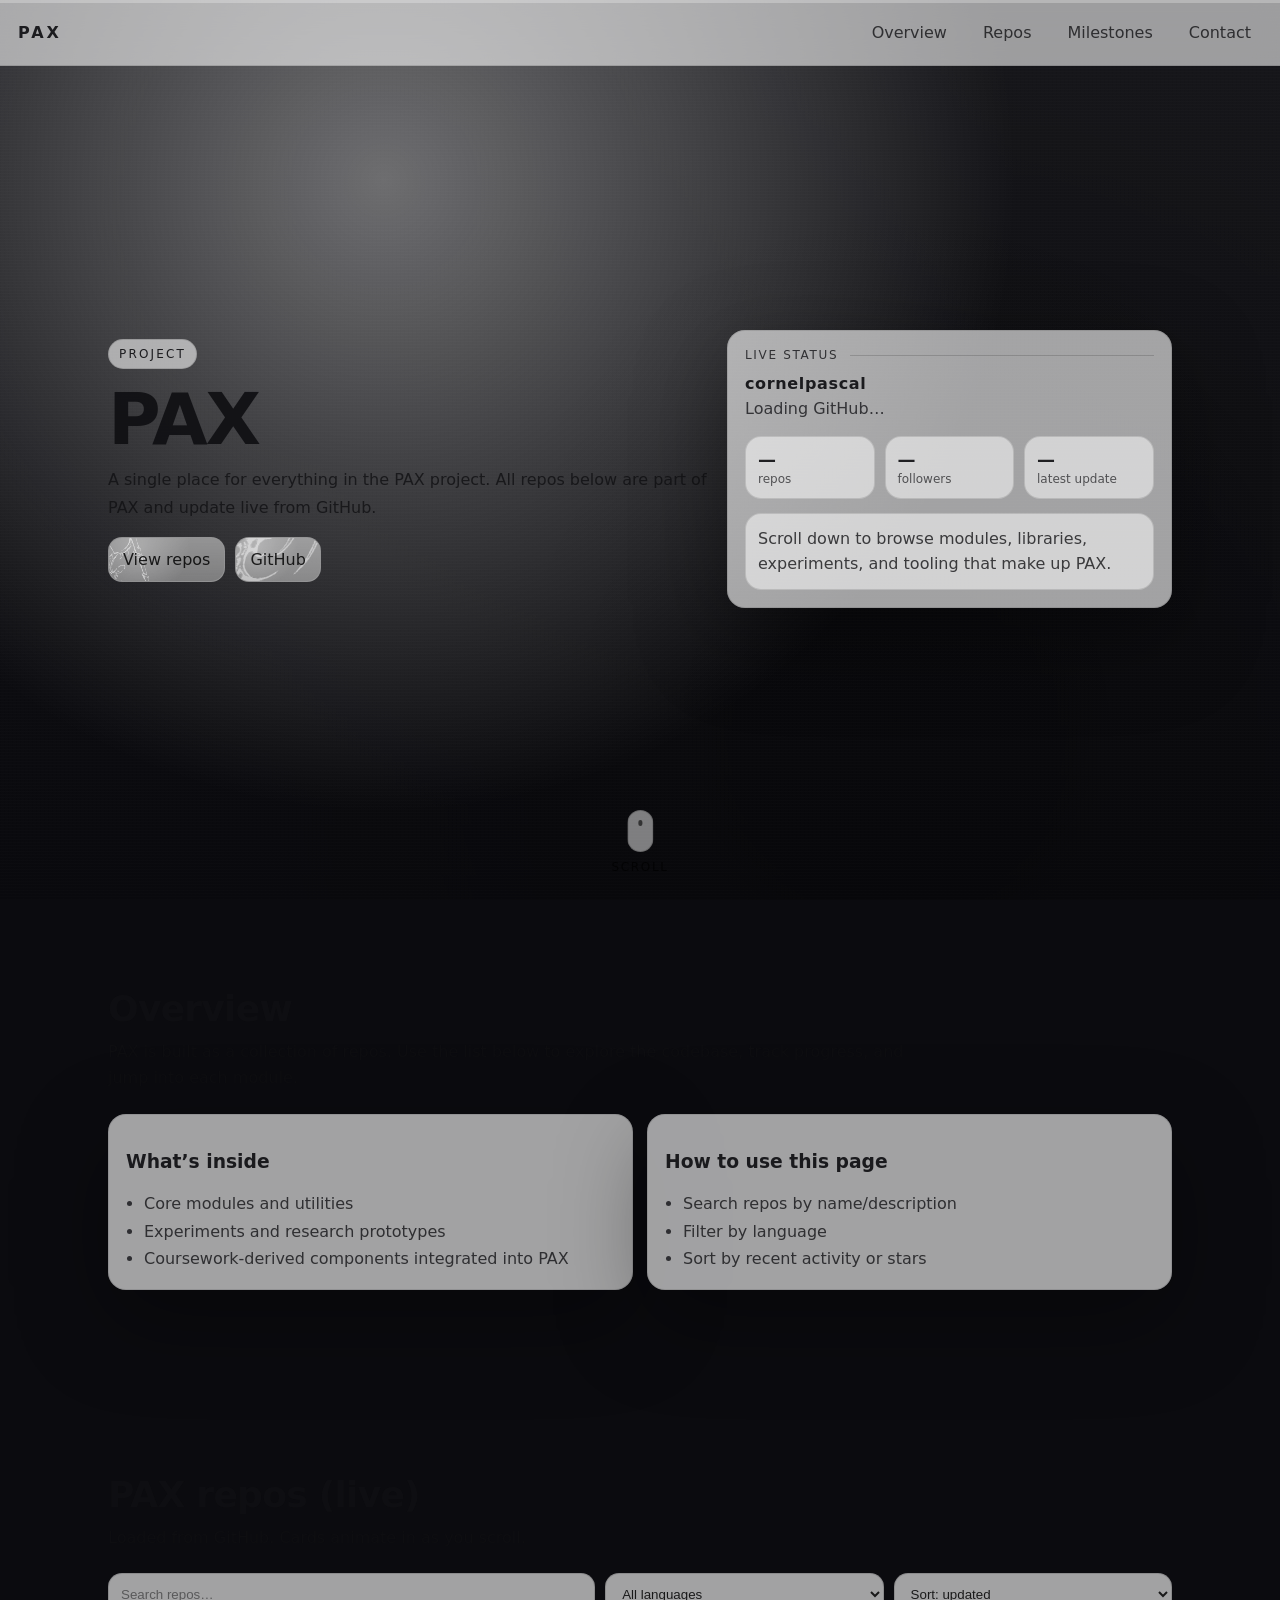
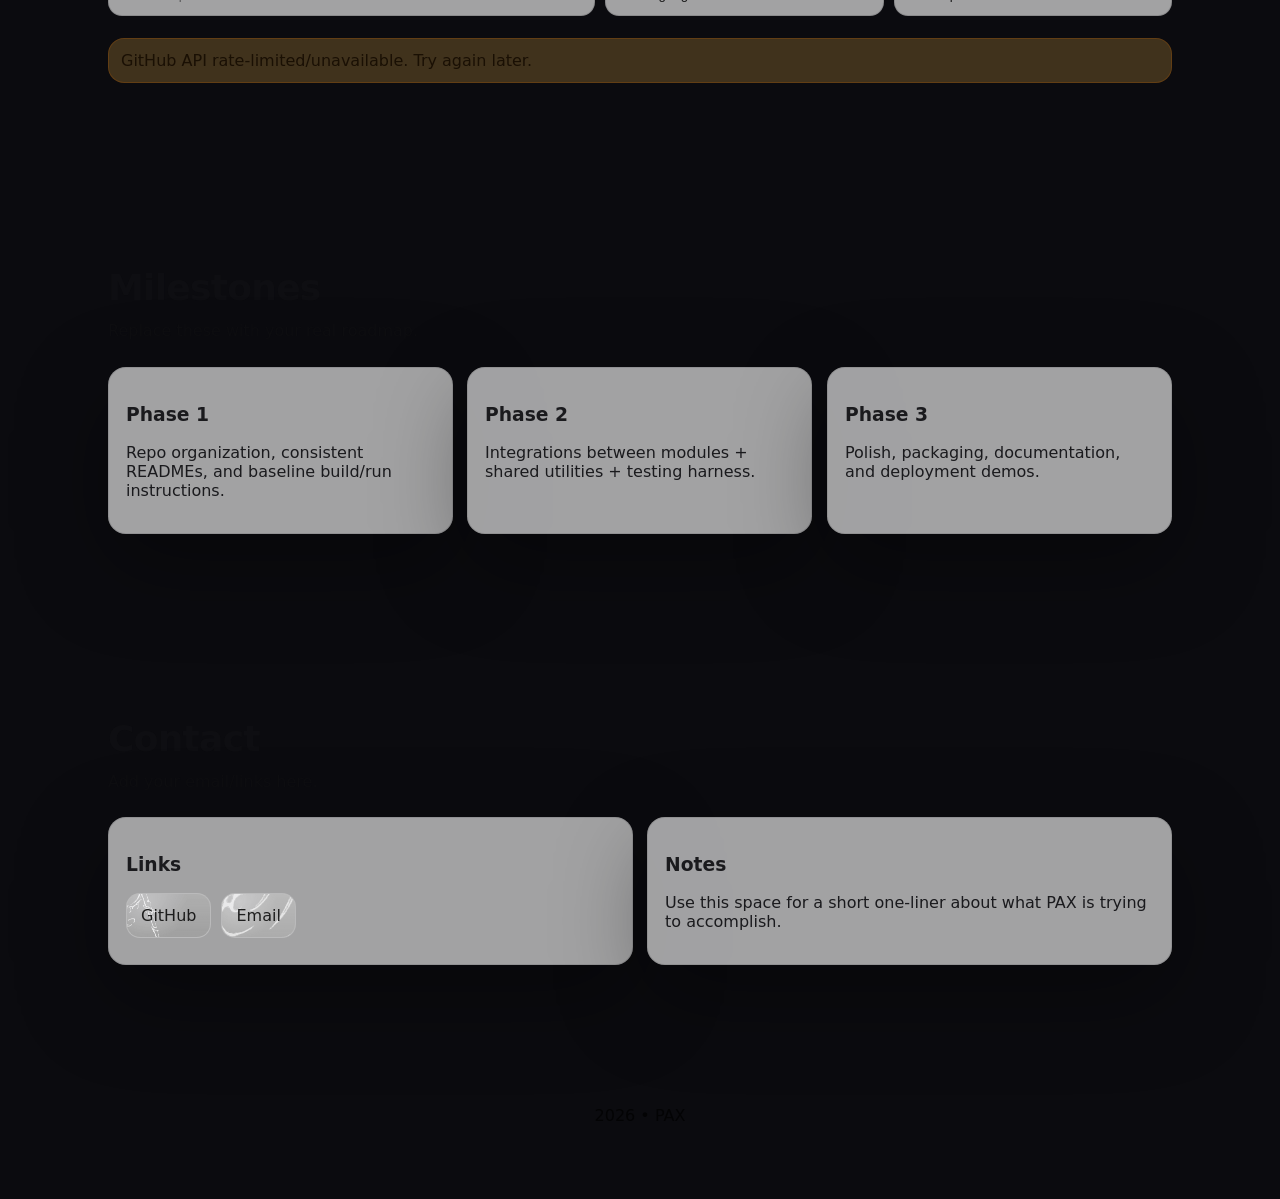
==== commit ce76bbc1: "fr" ====
--- a/index.html
+++ b/index.html
@@ -53,7 +53,7 @@
       </div>
 
       <div class="hero__right reveal">
-        <div class="card card--img">
+        <div class="card card--img framed">
           <div class="card__head">
             <div class="label">Live status</div>
             <div class="line"></div>
@@ -92,7 +92,7 @@
       </div>
 
       <div class="grid2">
-        <article class="card card--img reveal">
+        <article class="card card--img framed reveal">
           <h3>What’s inside</h3>
           <ul class="list">
             <li>Core modules and utilities</li>
@@ -101,7 +101,7 @@
           </ul>
         </article>
 
-        <article class="card card--img reveal">
+        <article class="card card--img framed reveal">
           <h3>How to use this page</h3>
           <ul class="list">
             <li>Search repos by name/description</li>
@@ -141,15 +141,15 @@
       </div>
 
       <div class="cards3">
-        <article class="card card--img reveal">
+        <article class="card card--img framed reveal">
           <h3>Phase 1</h3>
           <p>Repo organization, consistent READMEs, and baseline build/run instructions.</p>
         </article>
-        <article class="card card--img reveal">
+        <article class="card card--img framed reveal">
           <h3>Phase 2</h3>
           <p>Integrations between modules + shared utilities + testing harness.</p>
         </article>
-        <article class="card card--img reveal">
+        <article class="card card--img framed reveal">
           <h3>Phase 3</h3>
           <p>Polish, packaging, documentation, and deployment demos.</p>
         </article>
@@ -164,7 +164,7 @@
       </div>
 
       <div class="grid2">
-        <div class="card card--img reveal">
+        <div class="card card--img framed reveal">
           <h3>Links</h3>
           <div class="links">
             <a class="linkbtn btn--gun" target="_blank" rel="noreferrer" href="https://github.com/cornelpascal">GitHub</a>
@@ -172,7 +172,7 @@
           </div>
         </div>
 
-        <div class="card card--img reveal">
+        <div class="card card--img framed reveal">
           <h3>Notes</h3>
           <p>Use this space for a short one-liner about what PAX is trying to accomplish.</p>
         </div>
--- a/styles.css
+++ b/styles.css
@@ -9,6 +9,9 @@
   --shadow: 0 30px 90px rgba(0,0,0,.35);
   --r: 18px;
   --max: 1100px;
+
+  /* frame image */
+  --frame: url("./assets/image6.jpg");
 }
 body{
   margin:0;
@@ -86,7 +89,6 @@
 .section__head{margin-bottom:22px}
 .section__head h2{margin:0 0 10px;font-size:clamp(26px,3vw,36px);letter-spacing:-.02em}
 .section__head p{margin:0; color: var(--muted); line-height:1.65; max-width: 80ch}
-
 .grid2{display:grid;grid-template-columns:repeat(2,minmax(0,1fr));gap:14px}
 .cards3{display:grid;grid-template-columns:repeat(3,minmax(0,1fr));gap:14px}
 
@@ -186,10 +188,38 @@
   font-size:12px;
 }
 
+/* ===== Frame border using image6.jpg ===== */
+.framed{
+  position:relative;
+  isolation:isolate;
+}
+.framed::before{
+  content:"";
+  position:absolute;
+  inset:-10px;
+  background-image: var(--frame);
+  background-size: 100% 100%;
+  background-repeat: no-repeat;
+  opacity: .85;
+  mix-blend-mode: multiply;
+  filter: contrast(1.25) brightness(0.92);
+  pointer-events:none;
+  z-index:2;
+}
+.framed::after{
+  content:"";
+  position:absolute;
+  inset:0;
+  border-radius:inherit;
+  box-shadow: inset 0 0 0 1px rgba(0,0,0,.10);
+  pointer-events:none;
+  z-index:1;
+}
+
 /* Cards with img5 texture */
 .card{
   border-radius: var(--r);
-  border:1px solid rgba(0,0,0,.14);
+  border: 0;
   background: rgba(255,255,255,.62);
   box-shadow: var(--shadow);
   padding: 18px;
@@ -210,15 +240,15 @@
   mix-blend-mode: multiply;
   z-index:-1;
 }
-.card--img::after{
-  content:"";
-  position:absolute; inset:0;
-  background:
-    radial-gradient(circle at 20% 15%, rgba(255,255,255,.55), transparent 55%),
-    linear-gradient(180deg, rgba(255,255,255,.22), rgba(255,255,255,.02));
-  opacity:.60;
-  pointer-events:none;
-  z-index:-1;
+.card--img .card__head,
+.card--img .profile,
+.card--img .stats,
+.card--img .note,
+.card--img h3,
+.card--img p,
+.card--img ul{
+  position:relative;
+  z-index:3; /* above frame */
 }
 
 .card__head{display:flex;align-items:center;gap:12px}
@@ -237,6 +267,8 @@
   padding:12px;border-radius:16px;
   border:1px solid rgba(0,0,0,.12);
   background: rgba(255,255,255,.52);
+  position:relative;
+  z-index:3;
 }
 .stat .k{font-weight:900;font-size:18px}
 .stat .v{opacity:.72;font-size:12px;margin-top:2px;text-transform:lowercase}
@@ -247,10 +279,12 @@
   background: rgba(255,255,255,.52);
   color: rgba(15,15,18,.78);
   line-height:1.6;
+  position:relative;
+  z-index:3;
 }
 
 /* Lists */
-.list{margin:10px 0 0;padding-left:18px;color:rgba(15,15,18,.78);line-height:1.7}
+.list{margin:10px 0 0;padding-left:18px;color:rgba(15,15,18,.78);line-height:1.7;position:relative;z-index:3}
 
 /* Controls / Repos */
 .controls{
@@ -273,10 +307,10 @@
 .repoGrid{display:grid;grid-template-columns:repeat(3,minmax(0,1fr));gap:12px}
 .repo{
   padding:16px;border-radius:18px;
-  border:1px solid rgba(0,0,0,.14);
+  border:0;
   background: rgba(255,255,255,.60);
   box-shadow: var(--shadow);
-  transition: transform .18s ease, background .18s ease, border-color .18s ease;
+  transition: transform .18s ease, background .18s ease, filter .18s ease;
   position:relative;
   overflow:hidden;
   isolation:isolate;
@@ -293,19 +327,11 @@
   mix-blend-mode: multiply;
   z-index:-1;
 }
-.repo::after{
-  content:"";
-  position:absolute; inset:0;
-  background: radial-gradient(circle at 22% 18%, rgba(255,255,255,.50), transparent 55%);
-  opacity:.55;
-  pointer-events:none;
-  z-index:-1;
-}
-.repo:hover{transform:translateY(-3px);background:rgba(255,255,255,.70);border-color:rgba(0,0,0,.22)}
-.repo__top{display:flex;justify-content:space-between;gap:12px;align-items:flex-start}
+.repo:hover{transform:translateY(-3px);background:rgba(255,255,255,.70);filter:contrast(1.02)}
+.repo__top{display:flex;justify-content:space-between;gap:12px;align-items:flex-start;position:relative;z-index:3}
 .repo__name{font-weight:900;letter-spacing:.01em}
 .repo__desc{margin-top:8px;color:rgba(15,15,18,.76);line-height:1.55;min-height:44px}
-.repo__meta{margin-top:12px;display:flex;gap:8px;flex-wrap:wrap;color:rgba(15,15,18,.72);font-size:12px}
+.repo__meta{margin-top:12px;display:flex;gap:8px;flex-wrap:wrap;color:rgba(15,15,18,.72);font-size:12px;position:relative;z-index:3}
 
 .warn{
   margin-top:12px;
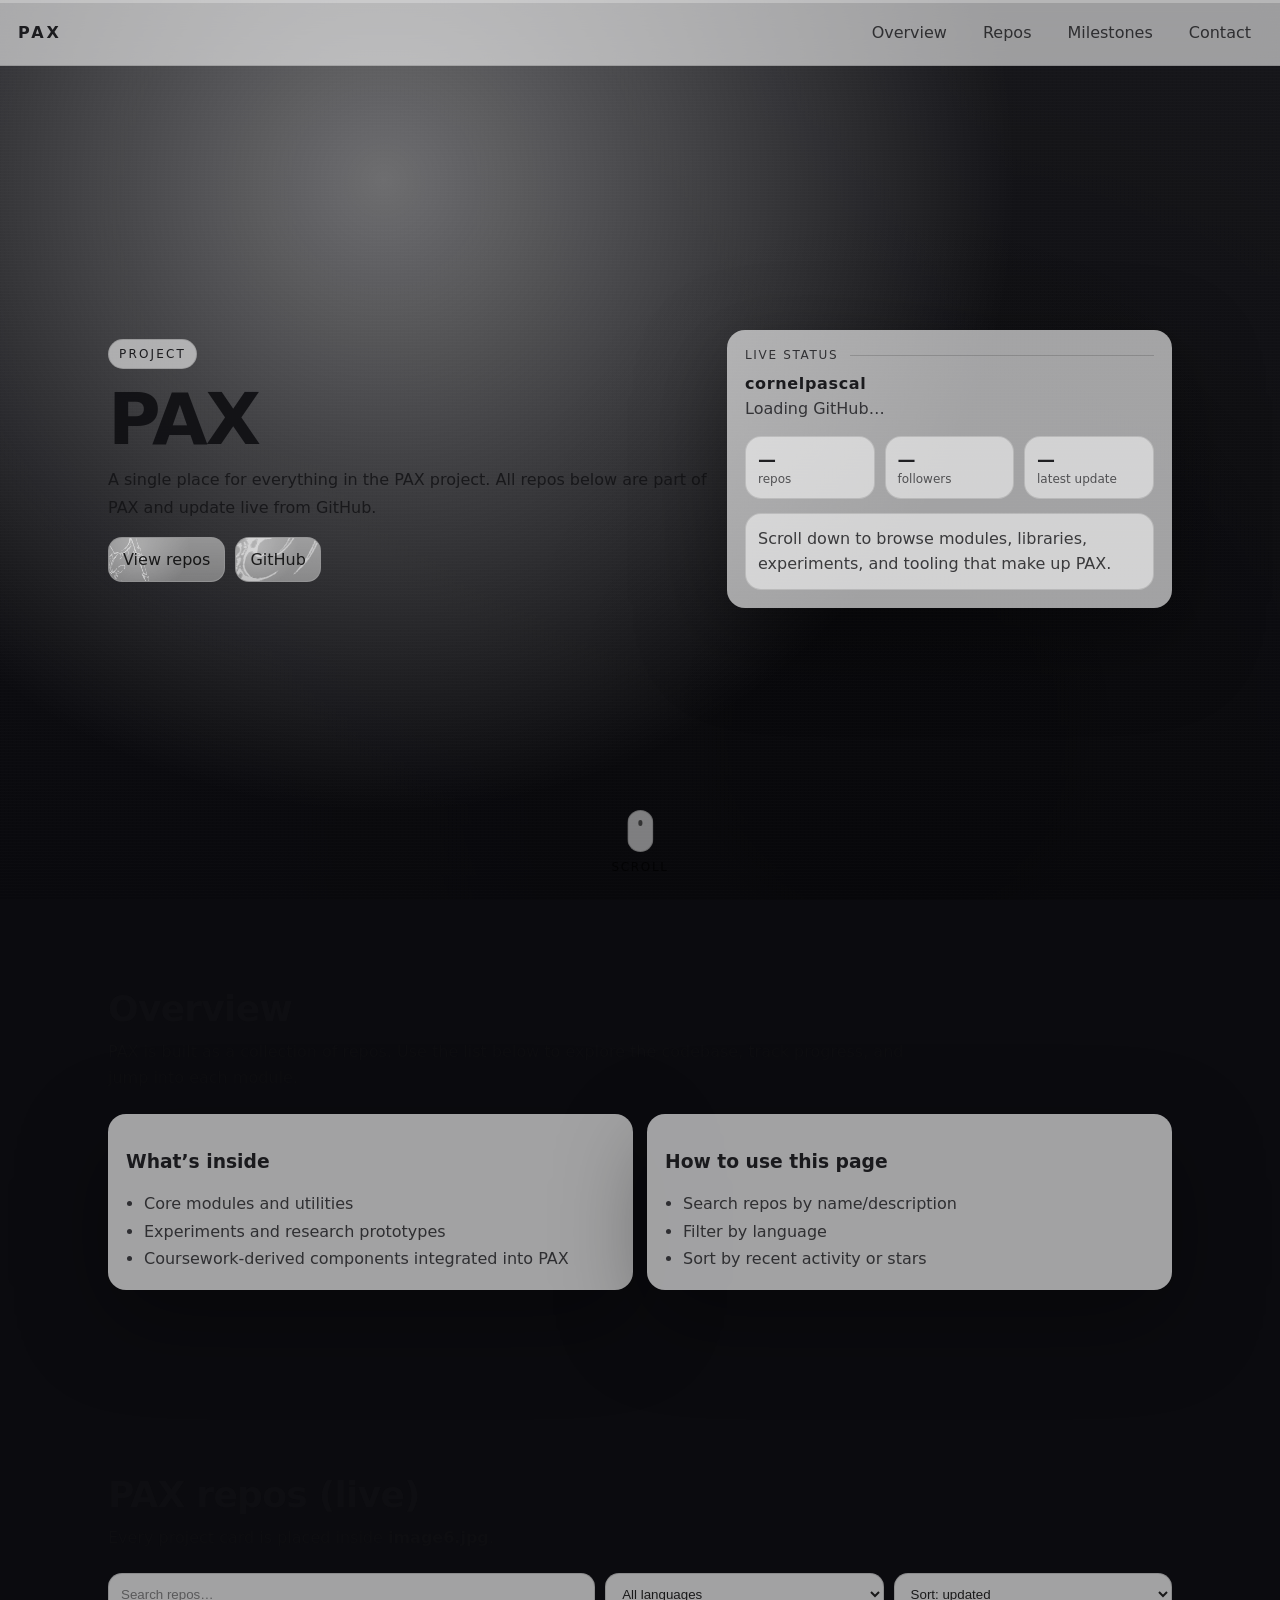
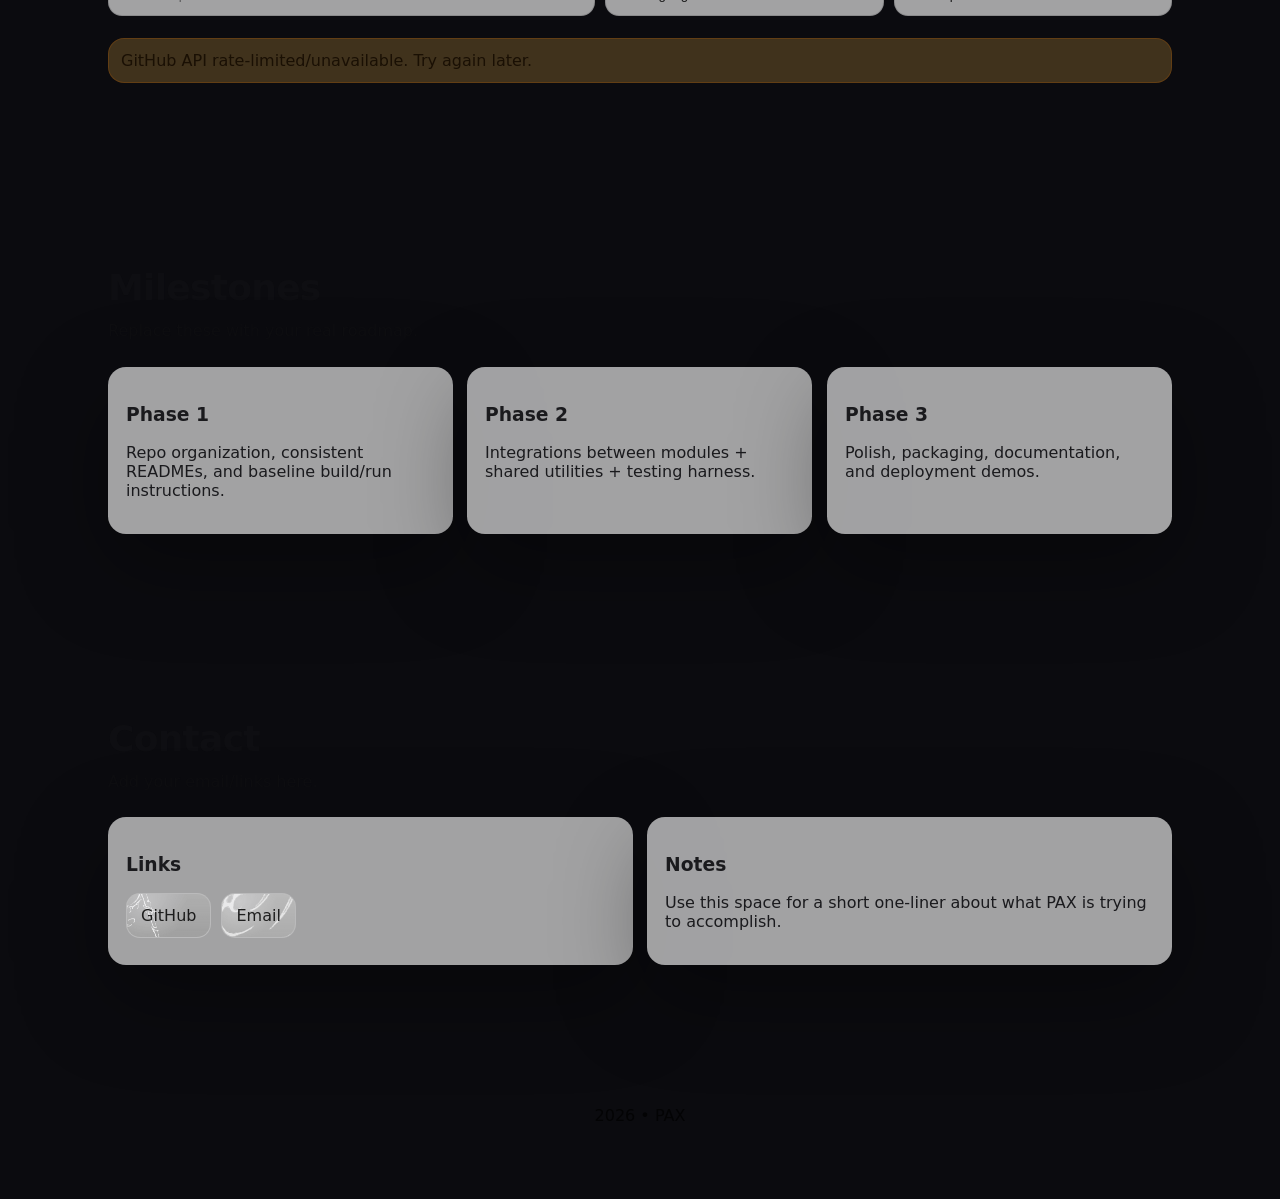
==== commit 7870f2b0: "fr" ====
--- a/index.html
+++ b/index.html
@@ -33,13 +33,10 @@
   </header>
 
   <main id="top">
-    <!-- HERO -->
     <section class="hero section">
       <div class="hero__left reveal">
         <div class="kicker">PROJECT</div>
-
         <h1 class="title">PAX</h1>
-
         <p class="sub">
           A single place for everything in the PAX project. All repos below are part of PAX and update live from GitHub.
         </p>
@@ -53,7 +50,7 @@
       </div>
 
       <div class="hero__right reveal">
-        <div class="card card--img framed">
+        <div class="card card--img">
           <div class="card__head">
             <div class="label">Live status</div>
             <div class="line"></div>
@@ -82,7 +79,6 @@
       </a>
     </section>
 
-    <!-- OVERVIEW -->
     <section id="overview" class="section">
       <div class="section__head reveal">
         <h2>Overview</h2>
@@ -92,7 +88,7 @@
       </div>
 
       <div class="grid2">
-        <article class="card card--img framed reveal">
+        <article class="card card--img reveal">
           <h3>What’s inside</h3>
           <ul class="list">
             <li>Core modules and utilities</li>
@@ -101,7 +97,7 @@
           </ul>
         </article>
 
-        <article class="card card--img framed reveal">
+        <article class="card card--img reveal">
           <h3>How to use this page</h3>
           <ul class="list">
             <li>Search repos by name/description</li>
@@ -112,11 +108,10 @@
       </div>
     </section>
 
-    <!-- REPOS -->
     <section id="repos" class="section">
       <div class="section__head reveal">
         <h2>PAX repos (live)</h2>
-        <p>Loaded from GitHub. Cards animate in as you scroll.</p>
+        <p>Every project card is placed inside <strong>image6.jpg</strong>.</p>
       </div>
 
       <div class="controls reveal">
@@ -133,7 +128,6 @@
       <div class="warn" id="warn" hidden>GitHub API rate-limited/unavailable. Try again later.</div>
     </section>
 
-    <!-- MILESTONES -->
     <section id="milestones" class="section">
       <div class="section__head reveal">
         <h2>Milestones</h2>
@@ -141,22 +135,21 @@
       </div>
 
       <div class="cards3">
-        <article class="card card--img framed reveal">
+        <article class="card card--img reveal">
           <h3>Phase 1</h3>
           <p>Repo organization, consistent READMEs, and baseline build/run instructions.</p>
         </article>
-        <article class="card card--img framed reveal">
+        <article class="card card--img reveal">
           <h3>Phase 2</h3>
           <p>Integrations between modules + shared utilities + testing harness.</p>
         </article>
-        <article class="card card--img framed reveal">
+        <article class="card card--img reveal">
           <h3>Phase 3</h3>
           <p>Polish, packaging, documentation, and deployment demos.</p>
         </article>
       </div>
     </section>
 
-    <!-- CONTACT -->
     <section id="contact" class="section">
       <div class="section__head reveal">
         <h2>Contact</h2>
@@ -164,7 +157,7 @@
       </div>
 
       <div class="grid2">
-        <div class="card card--img framed reveal">
+        <div class="card card--img reveal">
           <h3>Links</h3>
           <div class="links">
             <a class="linkbtn btn--gun" target="_blank" rel="noreferrer" href="https://github.com/cornelpascal">GitHub</a>
@@ -172,7 +165,7 @@
           </div>
         </div>
 
-        <div class="card card--img framed reveal">
+        <div class="card card--img reveal">
           <h3>Notes</h3>
           <p>Use this space for a short one-liner about what PAX is trying to accomplish.</p>
         </div>
--- a/styles.css
+++ b/styles.css
@@ -4,14 +4,9 @@
 :root{
   --ink: rgba(15,15,18,.92);
   --muted: rgba(15,15,18,.72);
-  --panel: rgba(255,255,255,.64);
-  --panel2: rgba(255,255,255,.54);
   --shadow: 0 30px 90px rgba(0,0,0,.35);
   --r: 18px;
   --max: 1100px;
-
-  /* frame image */
-  --frame: url("./assets/image6.jpg");
 }
 body{
   margin:0;
@@ -133,7 +128,7 @@
   border:1px solid rgba(0,0,0,.14);
   background: rgba(255,255,255,.60);
   color: rgba(0,0,0,.84);
-  transition: transform .2s ease, background .2s ease, border-color .2s ease, filter .2s ease;
+  transition: transform .2s ease, background .2s ease, border-color .2s ease;
   position:relative;
   overflow:hidden;
   isolation:isolate;
@@ -188,35 +183,7 @@
   font-size:12px;
 }
 
-/* ===== Frame border using image6.jpg ===== */
-.framed{
-  position:relative;
-  isolation:isolate;
-}
-.framed::before{
-  content:"";
-  position:absolute;
-  inset:-10px;
-  background-image: var(--frame);
-  background-size: 100% 100%;
-  background-repeat: no-repeat;
-  opacity: .85;
-  mix-blend-mode: multiply;
-  filter: contrast(1.25) brightness(0.92);
-  pointer-events:none;
-  z-index:2;
-}
-.framed::after{
-  content:"";
-  position:absolute;
-  inset:0;
-  border-radius:inherit;
-  box-shadow: inset 0 0 0 1px rgba(0,0,0,.10);
-  pointer-events:none;
-  z-index:1;
-}
-
-/* Cards with img5 texture */
+/* Generic cards */
 .card{
   border-radius: var(--r);
   border: 0;
@@ -225,7 +192,6 @@
   padding: 18px;
   position:relative;
   overflow:hidden;
-  isolation:isolate;
 }
 .card--img::before{
   content:"";
@@ -235,22 +201,13 @@
   background-size: cover;
   background-position: center;
   transform: scale(1.05);
-  opacity:.22;
+  opacity:.18;
   filter: contrast(1.05) brightness(1.05);
   mix-blend-mode: multiply;
   z-index:-1;
 }
-.card--img .card__head,
-.card--img .profile,
-.card--img .stats,
-.card--img .note,
-.card--img h3,
-.card--img p,
-.card--img ul{
-  position:relative;
-  z-index:3; /* above frame */
-}
-
+
+/* Card content bits */
 .card__head{display:flex;align-items:center;gap:12px}
 .label{letter-spacing:.14em;text-transform:uppercase;font-size:12px;opacity:.85}
 .line{height:1px;flex:1;background:rgba(0,0,0,.16)}
@@ -267,8 +224,6 @@
   padding:12px;border-radius:16px;
   border:1px solid rgba(0,0,0,.12);
   background: rgba(255,255,255,.52);
-  position:relative;
-  z-index:3;
 }
 .stat .k{font-weight:900;font-size:18px}
 .stat .v{opacity:.72;font-size:12px;margin-top:2px;text-transform:lowercase}
@@ -279,12 +234,10 @@
   background: rgba(255,255,255,.52);
   color: rgba(15,15,18,.78);
   line-height:1.6;
-  position:relative;
-  z-index:3;
 }
 
 /* Lists */
-.list{margin:10px 0 0;padding-left:18px;color:rgba(15,15,18,.78);line-height:1.7;position:relative;z-index:3}
+.list{margin:10px 0 0;padding-left:18px;color:rgba(15,15,18,.78);line-height:1.7}
 
 /* Controls / Repos */
 .controls{
@@ -304,35 +257,56 @@
 }
 .input::placeholder{color:rgba(0,0,0,.45)}
 
-.repoGrid{display:grid;grid-template-columns:repeat(3,minmax(0,1fr));gap:12px}
+/* ===== REPO CARDS: ALWAYS INSIDE image6.jpg ===== */
+.repoGrid{display:grid;grid-template-columns:repeat(3,minmax(0,1fr));gap:16px}
 .repo{
-  padding:16px;border-radius:18px;
-  border:0;
-  background: rgba(255,255,255,.60);
-  box-shadow: var(--shadow);
-  transition: transform .18s ease, background .18s ease, filter .18s ease;
-  position:relative;
+  position:relative;
+  border-radius: 16px;
+  padding: 34px 26px;            /* space so the frame is visible */
+  background: transparent;
+  filter: drop-shadow(0 26px 60px rgba(0,0,0,.28));
+  transition: transform .18s ease, filter .18s ease;
   overflow:hidden;
   isolation:isolate;
 }
+.repo:hover{
+  transform: translateY(-3px);
+  filter: drop-shadow(0 34px 75px rgba(0,0,0,.34));
+}
+/* This is the actual visible "image container" */
 .repo::before{
   content:"";
   position:absolute;
-  inset:-12%;
-  background-image:url("./assets/img5.jpg");
-  background-size: cover;
-  background-position: center;
-  opacity:.18;
-  filter: contrast(1.05) brightness(1.05);
-  mix-blend-mode: multiply;
-  z-index:-1;
-}
-.repo:hover{transform:translateY(-3px);background:rgba(255,255,255,.70);filter:contrast(1.02)}
-.repo__top{display:flex;justify-content:space-between;gap:12px;align-items:flex-start;position:relative;z-index:3}
+  inset:0;
+  background-image:url("./assets/image6.jpg");
+  background-repeat:no-repeat;
+  background-size: 100% 100%;
+  background-position:center;
+  opacity: 1;                    /* force visible */
+  z-index:0;
+}
+/* Optional soft veil so text is readable */
+.repo::after{
+  content:"";
+  position:absolute;
+  inset:14px;
+  border-radius:12px;
+  background: rgba(255,255,255,.55);
+  backdrop-filter: blur(6px);
+  z-index:1;
+}
+
+/* Content sits above the veil */
+.repo__content{
+  position:relative;
+  z-index:2;
+}
+.repo__top{display:flex;justify-content:space-between;gap:12px;align-items:flex-start}
 .repo__name{font-weight:900;letter-spacing:.01em}
 .repo__desc{margin-top:8px;color:rgba(15,15,18,.76);line-height:1.55;min-height:44px}
-.repo__meta{margin-top:12px;display:flex;gap:8px;flex-wrap:wrap;color:rgba(15,15,18,.72);font-size:12px;position:relative;z-index:3}
-
+.repo__meta{margin-top:12px;display:flex;gap:8px;flex-wrap:wrap;color:rgba(15,15,18,.72);font-size:12px}
+
+/* Warning */
 .warn{
   margin-top:12px;
   padding:12px;border-radius:16px;
@@ -341,7 +315,7 @@
   color: rgba(20,10,0,.86);
 }
 
-/* Links block */
+/* Links */
 .links{display:flex;gap:10px;flex-wrap:wrap}
 
 /* Scroll Down */
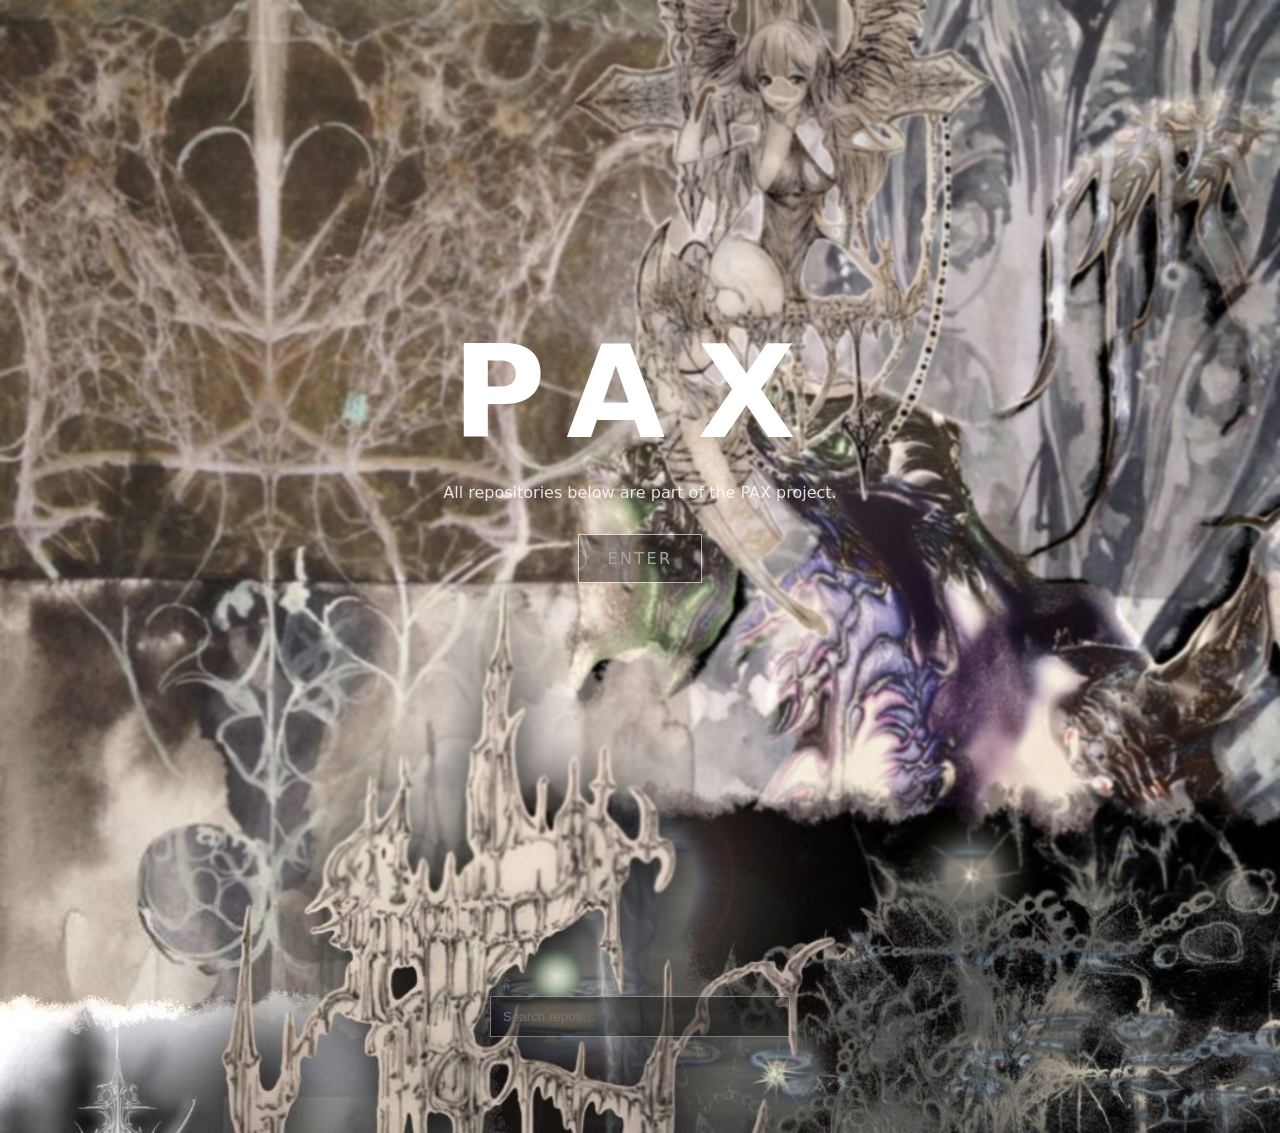
==== commit d1d5cb8c: "fr" ====
--- a/index.html
+++ b/index.html
@@ -1,180 +1,27 @@
-<!-- index.html -->
 <!doctype html>
 <html lang="en">
 <head>
   <meta charset="utf-8" />
   <meta name="viewport" content="width=device-width,initial-scale=1" />
-  <title>PAX — Project Hub</title>
-  <meta name="description" content="PAX — a project hub. Live repos pulled from GitHub." />
+  <title>PAX</title>
   <link rel="stylesheet" href="./styles.css" />
 </head>
 
 <body>
-  <div class="progress" aria-hidden="true"><div class="progress__bar" id="bar"></div></div>
+  <main>
+    <section class="hero">
+      <h1>PAX</h1>
+      <p>All repositories below are part of the PAX project.</p>
+      <a href="#repos" class="btn">ENTER</a>
+    </section>
 
-  <div class="bg" aria-hidden="true">
-    <div class="bg__veil"></div>
-    <div class="bg__grain"></div>
-  </div>
-
-  <header class="top">
-    <a class="brand" href="./">PAX</a>
-
-    <nav class="nav" id="nav">
-      <a href="#overview">Overview</a>
-      <a href="#repos">Repos</a>
-      <a href="#milestones">Milestones</a>
-      <a href="#contact">Contact</a>
-    </nav>
-
-    <button class="navbtn" id="navBtn" aria-label="Menu" aria-expanded="false">
-      <span></span><span></span><span></span>
-    </button>
-  </header>
-
-  <main id="top">
-    <section class="hero section">
-      <div class="hero__left reveal">
-        <div class="kicker">PROJECT</div>
-        <h1 class="title">PAX</h1>
-        <p class="sub">
-          A single place for everything in the PAX project. All repos below are part of PAX and update live from GitHub.
-        </p>
-
-        <div class="cta">
-          <a class="btn btn--gun" href="#repos">View repos</a>
-          <a class="btn btn--tall" href="https://github.com/cornelpascal" target="_blank" rel="noreferrer">GitHub</a>
-        </div>
-
-        <div class="chips" id="langChips" aria-label="Top languages"></div>
+    <section id="repos">
+      <div class="controls">
+        <input id="q" placeholder="Search repos…" />
       </div>
 
-      <div class="hero__right reveal">
-        <div class="card card--img">
-          <div class="card__head">
-            <div class="label">Live status</div>
-            <div class="line"></div>
-          </div>
-
-          <div class="profile">
-            <div class="profile__name" id="name">cornelpascal</div>
-            <div class="profile__meta" id="meta">Loading GitHub…</div>
-          </div>
-
-          <div class="stats">
-            <div class="stat"><div class="k" id="repoCount">—</div><div class="v">repos</div></div>
-            <div class="stat"><div class="k" id="followers">—</div><div class="v">followers</div></div>
-            <div class="stat"><div class="k" id="updated">—</div><div class="v">latest update</div></div>
-          </div>
-
-          <div class="note">
-            Scroll down to browse modules, libraries, experiments, and tooling that make up PAX.
-          </div>
-        </div>
-      </div>
-
-      <a class="scrolldown" href="#overview" aria-label="Scroll down">
-        <span class="scrolldown__mouse"></span>
-        <span class="scrolldown__text">scroll</span>
-      </a>
+      <div class="repoGrid" id="grid"></div>
     </section>
-
-    <section id="overview" class="section">
-      <div class="section__head reveal">
-        <h2>Overview</h2>
-        <p>
-          PAX is built as a collection of repos. Use the list below to explore the codebase, track progress, and jump into each module.
-        </p>
-      </div>
-
-      <div class="grid2">
-        <article class="card card--img reveal">
-          <h3>What’s inside</h3>
-          <ul class="list">
-            <li>Core modules and utilities</li>
-            <li>Experiments and research prototypes</li>
-            <li>Coursework-derived components integrated into PAX</li>
-          </ul>
-        </article>
-
-        <article class="card card--img reveal">
-          <h3>How to use this page</h3>
-          <ul class="list">
-            <li>Search repos by name/description</li>
-            <li>Filter by language</li>
-            <li>Sort by recent activity or stars</li>
-          </ul>
-        </article>
-      </div>
-    </section>
-
-    <section id="repos" class="section">
-      <div class="section__head reveal">
-        <h2>PAX repos (live)</h2>
-        <p>Every project card is placed inside <strong>image6.jpg</strong>.</p>
-      </div>
-
-      <div class="controls reveal">
-        <input class="input" id="q" placeholder="Search repos…" />
-        <select class="select" id="lang"><option value="">All languages</option></select>
-        <select class="select" id="sort">
-          <option value="updated">Sort: updated</option>
-          <option value="stars">Sort: stars</option>
-          <option value="name">Sort: name</option>
-        </select>
-      </div>
-
-      <div class="repoGrid" id="grid" aria-live="polite"></div>
-      <div class="warn" id="warn" hidden>GitHub API rate-limited/unavailable. Try again later.</div>
-    </section>
-
-    <section id="milestones" class="section">
-      <div class="section__head reveal">
-        <h2>Milestones</h2>
-        <p>Replace these with your real roadmap.</p>
-      </div>
-
-      <div class="cards3">
-        <article class="card card--img reveal">
-          <h3>Phase 1</h3>
-          <p>Repo organization, consistent READMEs, and baseline build/run instructions.</p>
-        </article>
-        <article class="card card--img reveal">
-          <h3>Phase 2</h3>
-          <p>Integrations between modules + shared utilities + testing harness.</p>
-        </article>
-        <article class="card card--img reveal">
-          <h3>Phase 3</h3>
-          <p>Polish, packaging, documentation, and deployment demos.</p>
-        </article>
-      </div>
-    </section>
-
-    <section id="contact" class="section">
-      <div class="section__head reveal">
-        <h2>Contact</h2>
-        <p>Add your email/links here.</p>
-      </div>
-
-      <div class="grid2">
-        <div class="card card--img reveal">
-          <h3>Links</h3>
-          <div class="links">
-            <a class="linkbtn btn--gun" target="_blank" rel="noreferrer" href="https://github.com/cornelpascal">GitHub</a>
-            <a class="linkbtn btn--tall" href="#" onclick="alert('Edit your email/link here in index.html');return false;">Email</a>
-          </div>
-        </div>
-
-        <div class="card card--img reveal">
-          <h3>Notes</h3>
-          <p>Use this space for a short one-liner about what PAX is trying to accomplish.</p>
-        </div>
-      </div>
-    </section>
-
-    <footer class="foot">
-      <span id="year"></span> • PAX
-    </footer>
   </main>
 
   <script src="./app.js"></script>
--- a/styles.css
+++ b/styles.css
@@ -1,374 +1,122 @@
-/* styles.css */
-*{box-sizing:border-box}
-html{scroll-behavior:smooth}
-:root{
-  --ink: rgba(15,15,18,.92);
-  --muted: rgba(15,15,18,.72);
-  --shadow: 0 30px 90px rgba(0,0,0,.35);
-  --r: 18px;
-  --max: 1100px;
-}
+/* RESET */
+* { box-sizing: border-box; margin: 0; padding: 0 }
+html { scroll-behavior: smooth }
+
+/* ===== BACKGROUND ===== */
 body{
-  margin:0;
-  color: var(--ink);
-  background: #0b0b0f;
-  font-family: ui-sans-serif,system-ui,-apple-system,Segoe UI,Roboto,Arial;
-  overflow-x:hidden;
-}
-a{color:inherit;text-decoration:none}
-
-/* Progress */
-.progress{position:fixed;top:0;left:0;right:0;height:3px;background:rgba(255,255,255,.25);z-index:50}
-.progress__bar{height:100%;width:0;background:rgba(15,15,18,.92)}
-
-/* Background: img5.jpg */
-.bg{
-  position:fixed; inset:0; z-index:-1; overflow:hidden;
-  background: url("./assets/img5.jpg") center / cover no-repeat fixed;
-}
-.bg__veil{
-  position:absolute; inset:0;
-  background:
-    radial-gradient(circle at 30% 20%, rgba(255,255,255,.38), transparent 55%),
-    radial-gradient(circle at 70% 80%, rgba(0,0,0,.25), transparent 55%),
-    linear-gradient(180deg, rgba(255,255,255,.05), rgba(0,0,0,.12));
-  mix-blend-mode: overlay;
-  pointer-events:none;
-}
-.bg__grain{
-  position:absolute; inset:0;
-  background-image:
-    repeating-linear-gradient(0deg, rgba(255,255,255,.06), rgba(255,255,255,.06) 1px, transparent 1px, transparent 3px),
-    repeating-linear-gradient(90deg, rgba(0,0,0,.05), rgba(0,0,0,.05) 1px, transparent 1px, transparent 4px);
-  opacity:.18;
-  filter: blur(.2px);
-  pointer-events:none;
+  font-family: system-ui, -apple-system, Segoe UI, Roboto, sans-serif;
+  background: url("./assets/pax-bg.jpg") center / cover no-repeat fixed;
+  color: white;
+  min-height: 100vh;
 }
 
-/* Header */
-.top{
-  position:sticky; top:0; z-index:40;
-  display:flex; align-items:center; justify-content:space-between;
-  padding:14px 18px;
-  background: rgba(255,255,255,.58);
-  backdrop-filter: blur(14px);
-  border-bottom: 1px solid rgba(0,0,0,.12);
+/* HERO */
+.hero{
+  min-height: 100vh;
+  display:flex;
+  flex-direction:column;
+  justify-content:center;
+  align-items:center;
+  text-align:center;
+  backdrop-filter: blur(1px);
 }
-.brand{
-  font-weight: 900;
-  letter-spacing:.18em;
-  text-transform: uppercase;
+.hero h1{
+  font-size: clamp(4rem, 10vw, 8rem);
+  letter-spacing: .25em;
 }
-.nav{display:flex; gap:14px}
-.nav a{
-  padding:8px 10px; border-radius:12px;
-  color: rgba(15,15,18,.78);
-  border:1px solid transparent;
-  transition: transform .2s ease, background .2s ease, border-color .2s ease;
+.hero p{
+  opacity:.85;
+  margin: 1rem 0 2rem;
 }
-.nav a:hover{
-  transform: translateY(-1px);
-  background: rgba(255,255,255,.42);
-  border-color: rgba(0,0,0,.10);
-}
-.navbtn{
-  display:none;
-  width:42px; height:42px; border-radius:14px;
-  border:1px solid rgba(0,0,0,.12);
-  background: rgba(255,255,255,.50);
-}
-.navbtn span{display:block;height:2px;margin:6px 10px;background:rgba(0,0,0,.75);border-radius:2px}
-
-/* Layout */
-.section{max-width:var(--max);margin:0 auto;padding:92px 18px;position:relative}
-.section__head{margin-bottom:22px}
-.section__head h2{margin:0 0 10px;font-size:clamp(26px,3vw,36px);letter-spacing:-.02em}
-.section__head p{margin:0; color: var(--muted); line-height:1.65; max-width: 80ch}
-.grid2{display:grid;grid-template-columns:repeat(2,minmax(0,1fr));gap:14px}
-.cards3{display:grid;grid-template-columns:repeat(3,minmax(0,1fr));gap:14px}
-
-/* Hero */
-.hero{
-  min-height: calc(100svh - 70px);
-  display:grid;
-  grid-template-columns: 1.15fr .85fr;
-  gap: 18px;
-  align-items:center;
-  padding-top: 68px;
-}
-.kicker{
-  display:inline-block;
-  padding:7px 10px;
-  border-radius:999px;
-  border:1px solid rgba(0,0,0,.12);
-  background: rgba(255,255,255,.58);
-  letter-spacing:.18em;
-  font-size: 12px;
-  text-transform: uppercase;
-}
-.title{
-  margin: 14px 0 10px;
-  font-size: clamp(44px, 6vw, 72px);
-  letter-spacing: -0.03em;
-  line-height: 1.02;
-}
-.sub{
-  margin:0;
-  color: rgba(15,15,18,.78);
-  line-height: 1.7;
-  max-width: 70ch;
-}
-.cta{display:flex;gap:10px;margin-top:16px;flex-wrap:wrap}
-
-/* Buttons (two images) */
-.btn, .linkbtn{
-  display:inline-flex; align-items:center; justify-content:center;
-  padding:12px 14px;
-  border-radius:14px;
-  border:1px solid rgba(0,0,0,.14);
-  background: rgba(255,255,255,.60);
-  color: rgba(0,0,0,.84);
-  transition: transform .2s ease, background .2s ease, border-color .2s ease;
-  position:relative;
-  overflow:hidden;
-  isolation:isolate;
-}
-.btn:hover, .linkbtn:hover{
-  transform: translateY(-2px);
-  background: rgba(255,255,255,.70);
-  border-color: rgba(0,0,0,.22);
-}
-.btn--gun::before, .btn--tall::before{
-  content:"";
-  position:absolute;
-  inset:-40% -35%;
-  background-repeat:no-repeat;
-  opacity:.28;
-  filter: contrast(1.35) brightness(1.1);
-  mix-blend-mode: multiply;
-  z-index:-1;
-}
-.btn--gun::before{
-  background-image:url("./assets/sigil-2.jpg");
-  background-size: 560px auto;
-  background-position: 35% 55%;
-  transform: rotate(-18deg);
-}
-.btn--tall::before{
-  background-image:url("./assets/sigil-1.webp");
-  background-size: 520px auto;
-  background-position: 75% 20%;
-  transform: rotate(12deg);
-  opacity:.22;
-}
-.btn::after, .linkbtn::after{
-  content:"";
-  position:absolute; inset:-1px;
-  border-radius:inherit;
-  background:
-    radial-gradient(circle at 25% 20%, rgba(255,255,255,.55), transparent 55%),
-    linear-gradient(180deg, rgba(255,255,255,.35), rgba(255,255,255,.05));
-  opacity:.55;
-  pointer-events:none;
-  z-index:-1;
-}
-
-/* Chips */
-.chips{display:flex;gap:8px;margin-top:18px;flex-wrap:wrap}
-.pill{
-  padding:6px 10px;border-radius:999px;
-  border:1px solid rgba(0,0,0,.12);
-  background: rgba(255,255,255,.62);
-  color: rgba(0,0,0,.74);
-  font-size:12px;
-}
-
-/* Generic cards */
-.card{
-  border-radius: var(--r);
-  border: 0;
-  background: rgba(255,255,255,.62);
-  box-shadow: var(--shadow);
-  padding: 18px;
+.btn{
+  padding: 14px 28px;
+  border: 1px solid rgba(255,255,255,.6);
+  color:white;
+  text-decoration:none;
+  letter-spacing:.15em;
   position:relative;
   overflow:hidden;
 }
-.card--img::before{
+.btn::before{
   content:"";
   position:absolute;
-  inset:-12%;
-  background-image:url("./assets/img5.jpg");
-  background-size: cover;
-  background-position: center;
-  transform: scale(1.05);
-  opacity:.18;
-  filter: contrast(1.05) brightness(1.05);
-  mix-blend-mode: multiply;
-  z-index:-1;
+  inset:-40%;
+  background:url("./assets/sigil-2.jpg") center / 500px no-repeat;
+  opacity:.35;
+  transform:rotate(-15deg);
 }
 
-/* Card content bits */
-.card__head{display:flex;align-items:center;gap:12px}
-.label{letter-spacing:.14em;text-transform:uppercase;font-size:12px;opacity:.85}
-.line{height:1px;flex:1;background:rgba(0,0,0,.16)}
-.profile{margin-top:12px}
-.profile__name{font-weight:900;letter-spacing:.04em;text-transform:lowercase}
-.profile__meta{margin-top:4px;color:rgba(15,15,18,.76);line-height:1.55}
-.stats{
-  display:grid;
-  grid-template-columns:repeat(3,1fr);
-  gap:10px;
-  margin-top:14px;
+/* CONTROLS */
+.controls{
+  padding:2rem;
+  display:flex;
+  justify-content:center;
 }
-.stat{
-  padding:12px;border-radius:16px;
-  border:1px solid rgba(0,0,0,.12);
-  background: rgba(255,255,255,.52);
-}
-.stat .k{font-weight:900;font-size:18px}
-.stat .v{opacity:.72;font-size:12px;margin-top:2px;text-transform:lowercase}
-.note{
-  margin-top:14px;
-  padding:12px;border-radius:16px;
-  border:1px solid rgba(0,0,0,.12);
-  background: rgba(255,255,255,.52);
-  color: rgba(15,15,18,.78);
-  line-height:1.6;
+.controls input{
+  width:300px;
+  padding:12px;
+  background:rgba(0,0,0,.4);
+  border:1px solid rgba(255,255,255,.4);
+  color:white;
 }
 
-/* Lists */
-.list{margin:10px 0 0;padding-left:18px;color:rgba(15,15,18,.78);line-height:1.7}
+/* ===== REPOS ===== */
+#repos{
+  padding:4rem 2rem;
+}
 
-/* Controls / Repos */
-.controls{
+.repoGrid{
   display:grid;
-  grid-template-columns:1.4fr .8fr .8fr;
-  gap:10px;
-  margin:14px 0 10px;
+  grid-template-columns:repeat(auto-fit,minmax(280px,1fr));
+  gap:2rem;
 }
-.input,.select{
-  width:100%;
-  padding:12px 12px;
-  border-radius:14px;
-  border:1px solid rgba(0,0,0,.14);
-  background: rgba(255,255,255,.62);
-  color: rgba(0,0,0,.84);
-  outline:none;
-}
-.input::placeholder{color:rgba(0,0,0,.45)}
 
-/* ===== REPO CARDS: ALWAYS INSIDE image6.jpg ===== */
-.repoGrid{display:grid;grid-template-columns:repeat(3,minmax(0,1fr));gap:16px}
+/* ===== IMAGE6 CONTAINER ===== */
 .repo{
   position:relative;
-  border-radius: 16px;
-  padding: 34px 26px;            /* space so the frame is visible */
-  background: transparent;
-  filter: drop-shadow(0 26px 60px rgba(0,0,0,.28));
-  transition: transform .18s ease, filter .18s ease;
-  overflow:hidden;
-  isolation:isolate;
+  padding:3rem 2.5rem;
+  background:url("./assets/image6.jpg") center / 100% 100% no-repeat;
+  min-height:260px;
+  display:flex;
+  flex-direction:column;
+  justify-content:space-between;
 }
-.repo:hover{
-  transform: translateY(-3px);
-  filter: drop-shadow(0 34px 75px rgba(0,0,0,.34));
+
+/* TEXT — PURE WHITE, NO OVERLAY */
+.repo *{
+  color:white;
+  text-shadow: 0 2px 8px rgba(0,0,0,.8);
 }
-/* This is the actual visible "image container" */
-.repo::before{
+
+.repo h3{
+  font-size:1.3rem;
+  letter-spacing:.08em;
+}
+.repo p{
+  opacity:.9;
+  line-height:1.5;
+}
+.repo .meta{
+  display:flex;
+  gap:.75rem;
+  flex-wrap:wrap;
+  font-size:.75rem;
+  opacity:.85;
+}
+
+/* LINK BUTTON */
+.repo a{
+  align-self:flex-start;
+  margin-top:1rem;
+  padding:8px 14px;
+  border:1px solid rgba(255,255,255,.6);
+  text-decoration:none;
+}
+.repo a::before{
   content:"";
   position:absolute;
-  inset:0;
-  background-image:url("./assets/image6.jpg");
-  background-repeat:no-repeat;
-  background-size: 100% 100%;
-  background-position:center;
-  opacity: 1;                    /* force visible */
-  z-index:0;
+  inset:-40%;
+  background:url("./assets/sigil-2.jpg") center / 500px no-repeat;
+  opacity:.25;
+  transform:rotate(20deg);
 }
-/* Optional soft veil so text is readable */
-.repo::after{
-  content:"";
-  position:absolute;
-  inset:14px;
-  border-radius:12px;
-  background: rgba(255,255,255,.55);
-  backdrop-filter: blur(6px);
-  z-index:1;
-}
-
-/* Content sits above the veil */
-.repo__content{
-  position:relative;
-  z-index:2;
-}
-.repo__top{display:flex;justify-content:space-between;gap:12px;align-items:flex-start}
-.repo__name{font-weight:900;letter-spacing:.01em}
-.repo__desc{margin-top:8px;color:rgba(15,15,18,.76);line-height:1.55;min-height:44px}
-.repo__meta{margin-top:12px;display:flex;gap:8px;flex-wrap:wrap;color:rgba(15,15,18,.72);font-size:12px}
-
-/* Warning */
-.warn{
-  margin-top:12px;
-  padding:12px;border-radius:16px;
-  border:1px solid rgba(176,90,0,.30);
-  background: rgba(255,190,80,.22);
-  color: rgba(20,10,0,.86);
-}
-
-/* Links */
-.links{display:flex;gap:10px;flex-wrap:wrap}
-
-/* Scroll Down */
-.scrolldown{
-  position:absolute;left:50%;bottom:22px;transform:translateX(-50%);
-  display:flex;flex-direction:column;gap:8px;align-items:center;
-  color: rgba(0,0,0,.70);
-  font-size:12px;letter-spacing:.14em;text-transform:uppercase;
-}
-.scrolldown__mouse{
-  width:26px;height:42px;border-radius:999px;
-  border:1px solid rgba(0,0,0,.18);
-  background: rgba(255,255,255,.48);
-  position:relative;
-}
-.scrolldown__mouse::after{
-  content:"";
-  position:absolute;left:50%;top:9px;transform:translateX(-50%);
-  width:4px;height:6px;border-radius:999px;background:rgba(0,0,0,.60);
-  animation:wheel 1.2s ease-in-out infinite;
-}
-@keyframes wheel{
-  0%{transform:translate(-50%,0);opacity:.95}
-  70%{transform:translate(-50%,12px);opacity:.2}
-  100%{transform:translate(-50%,0);opacity:.95}
-}
-
-/* Reveal */
-.reveal{
-  opacity:0;
-  transform:translateY(16px);
-  filter: blur(8px);
-  transition: opacity .85s ease, transform .85s ease, filter .85s ease;
-  will-change: transform, opacity, filter;
-}
-.reveal.is-in{opacity:1;transform:translateY(0);filter:blur(0)}
-
-/* Footer */
-.foot{padding:48px 18px 74px;text-align:center;color:rgba(0,0,0,.72)}
-
-/* Responsive */
-@media (max-width: 980px){
-  .hero{grid-template-columns:1fr}
-  .cards3{grid-template-columns:repeat(2,minmax(0,1fr))}
-  .repoGrid{grid-template-columns:repeat(2,minmax(0,1fr))}
-  .scrolldown{display:none}
-  .foot{color:rgba(255,255,255,.78)}
-}
-@media (max-width: 680px){
-  .nav{display:none}
-  .navbtn{display:block}
-  .grid2{grid-template-columns:1fr}
-  .cards3{grid-template-columns:1fr}
-  .repoGrid{grid-template-columns:1fr}
-  .controls{grid-template-columns:1fr}
-}
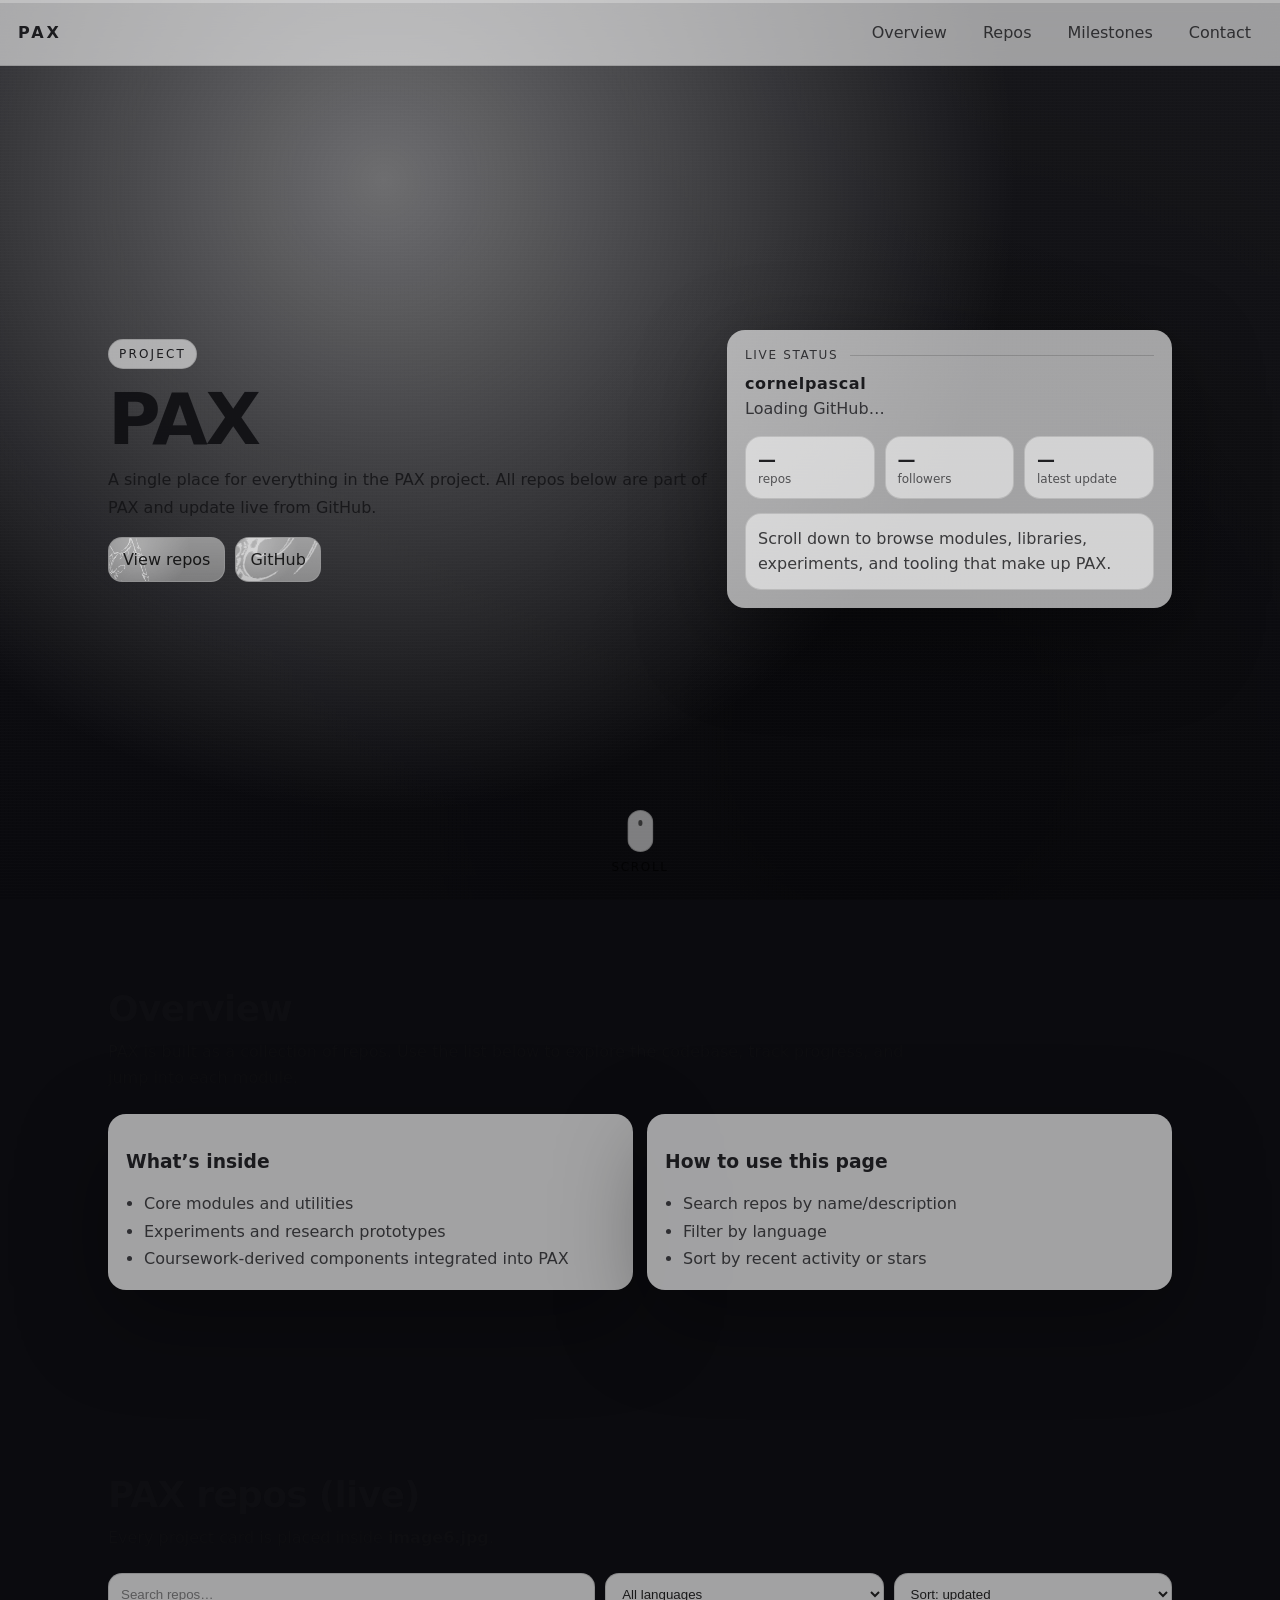
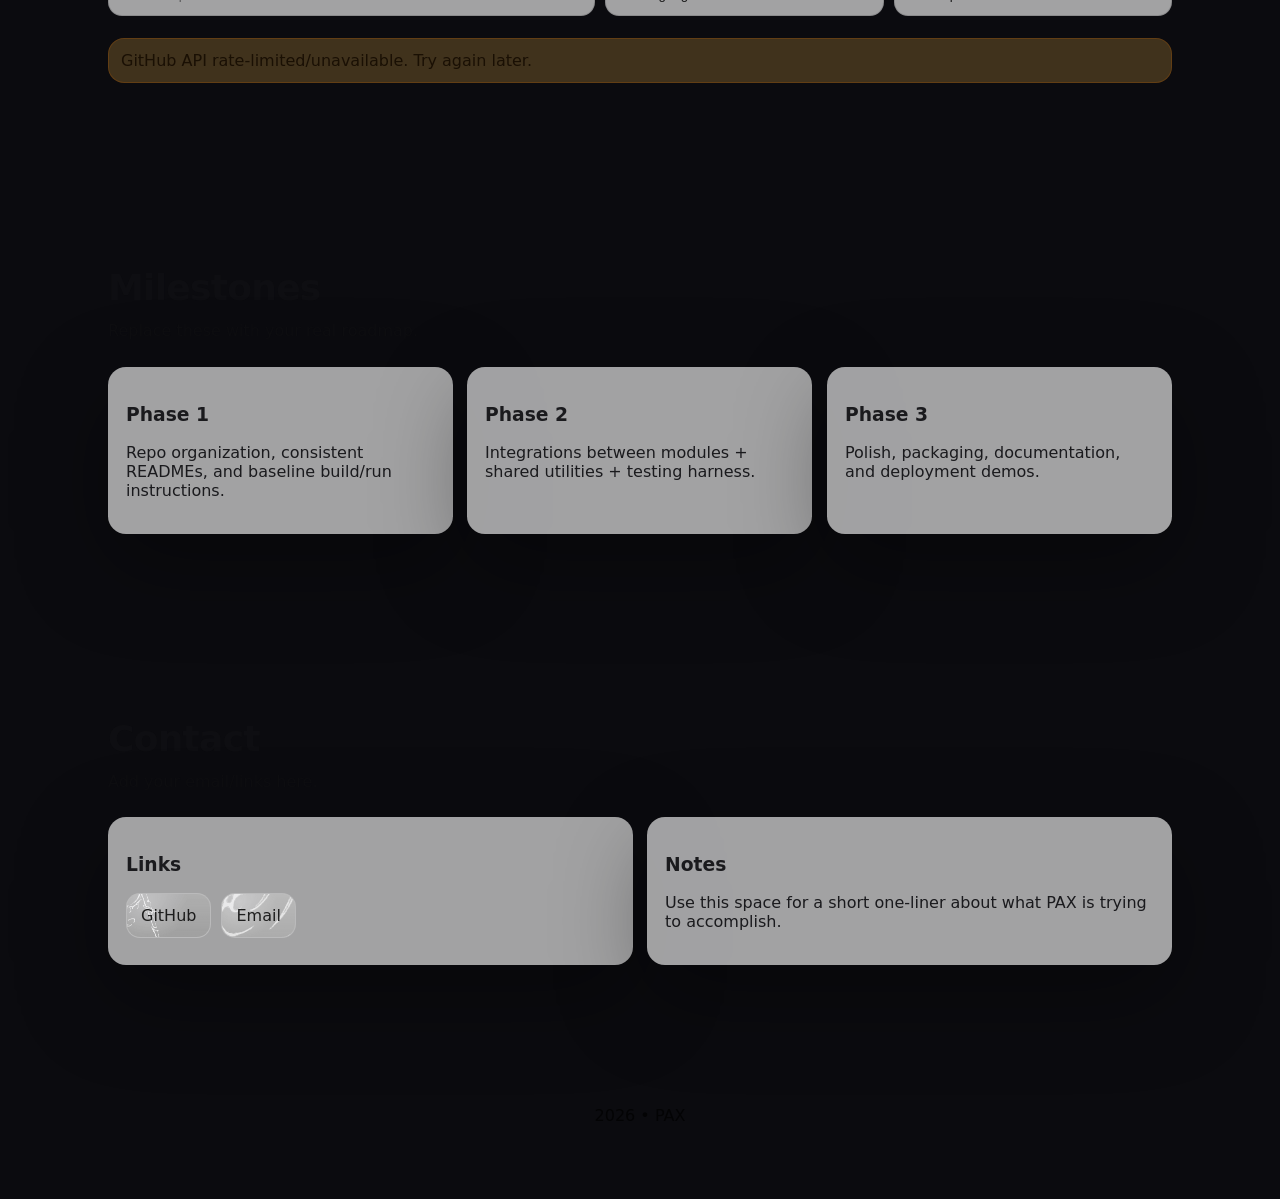
==== commit 839fd51c: "fr" ====
--- a/index.html
+++ b/index.html
@@ -1,27 +1,180 @@
+<!-- index.html -->
 <!doctype html>
 <html lang="en">
 <head>
   <meta charset="utf-8" />
   <meta name="viewport" content="width=device-width,initial-scale=1" />
-  <title>PAX</title>
+  <title>PAX — Project Hub</title>
+  <meta name="description" content="PAX — a project hub. Live repos pulled from GitHub." />
   <link rel="stylesheet" href="./styles.css" />
 </head>
 
 <body>
-  <main>
-    <section class="hero">
-      <h1>PAX</h1>
-      <p>All repositories below are part of the PAX project.</p>
-      <a href="#repos" class="btn">ENTER</a>
+  <div class="progress" aria-hidden="true"><div class="progress__bar" id="bar"></div></div>
+
+  <div class="bg" aria-hidden="true">
+    <div class="bg__veil"></div>
+    <div class="bg__grain"></div>
+  </div>
+
+  <header class="top">
+    <a class="brand" href="./">PAX</a>
+
+    <nav class="nav" id="nav">
+      <a href="#overview">Overview</a>
+      <a href="#repos">Repos</a>
+      <a href="#milestones">Milestones</a>
+      <a href="#contact">Contact</a>
+    </nav>
+
+    <button class="navbtn" id="navBtn" aria-label="Menu" aria-expanded="false">
+      <span></span><span></span><span></span>
+    </button>
+  </header>
+
+  <main id="top">
+    <section class="hero section">
+      <div class="hero__left reveal">
+        <div class="kicker">PROJECT</div>
+        <h1 class="title">PAX</h1>
+        <p class="sub">
+          A single place for everything in the PAX project. All repos below are part of PAX and update live from GitHub.
+        </p>
+
+        <div class="cta">
+          <a class="btn btn--gun" href="#repos">View repos</a>
+          <a class="btn btn--tall" href="https://github.com/cornelpascal" target="_blank" rel="noreferrer">GitHub</a>
+        </div>
+
+        <div class="chips" id="langChips" aria-label="Top languages"></div>
+      </div>
+
+      <div class="hero__right reveal">
+        <div class="card card--img">
+          <div class="card__head">
+            <div class="label">Live status</div>
+            <div class="line"></div>
+          </div>
+
+          <div class="profile">
+            <div class="profile__name" id="name">cornelpascal</div>
+            <div class="profile__meta" id="meta">Loading GitHub…</div>
+          </div>
+
+          <div class="stats">
+            <div class="stat"><div class="k" id="repoCount">—</div><div class="v">repos</div></div>
+            <div class="stat"><div class="k" id="followers">—</div><div class="v">followers</div></div>
+            <div class="stat"><div class="k" id="updated">—</div><div class="v">latest update</div></div>
+          </div>
+
+          <div class="note">
+            Scroll down to browse modules, libraries, experiments, and tooling that make up PAX.
+          </div>
+        </div>
+      </div>
+
+      <a class="scrolldown" href="#overview" aria-label="Scroll down">
+        <span class="scrolldown__mouse"></span>
+        <span class="scrolldown__text">scroll</span>
+      </a>
     </section>
 
-    <section id="repos">
-      <div class="controls">
-        <input id="q" placeholder="Search repos…" />
+    <section id="overview" class="section">
+      <div class="section__head reveal">
+        <h2>Overview</h2>
+        <p>
+          PAX is built as a collection of repos. Use the list below to explore the codebase, track progress, and jump into each module.
+        </p>
       </div>
 
-      <div class="repoGrid" id="grid"></div>
+      <div class="grid2">
+        <article class="card card--img reveal">
+          <h3>What’s inside</h3>
+          <ul class="list">
+            <li>Core modules and utilities</li>
+            <li>Experiments and research prototypes</li>
+            <li>Coursework-derived components integrated into PAX</li>
+          </ul>
+        </article>
+
+        <article class="card card--img reveal">
+          <h3>How to use this page</h3>
+          <ul class="list">
+            <li>Search repos by name/description</li>
+            <li>Filter by language</li>
+            <li>Sort by recent activity or stars</li>
+          </ul>
+        </article>
+      </div>
     </section>
+
+    <section id="repos" class="section">
+      <div class="section__head reveal">
+        <h2>PAX repos (live)</h2>
+        <p>Every project card is placed inside <strong>image6.jpg</strong>.</p>
+      </div>
+
+      <div class="controls reveal">
+        <input class="input" id="q" placeholder="Search repos…" />
+        <select class="select" id="lang"><option value="">All languages</option></select>
+        <select class="select" id="sort">
+          <option value="updated">Sort: updated</option>
+          <option value="stars">Sort: stars</option>
+          <option value="name">Sort: name</option>
+        </select>
+      </div>
+
+      <div class="repoGrid" id="grid" aria-live="polite"></div>
+      <div class="warn" id="warn" hidden>GitHub API rate-limited/unavailable. Try again later.</div>
+    </section>
+
+    <section id="milestones" class="section">
+      <div class="section__head reveal">
+        <h2>Milestones</h2>
+        <p>Replace these with your real roadmap.</p>
+      </div>
+
+      <div class="cards3">
+        <article class="card card--img reveal">
+          <h3>Phase 1</h3>
+          <p>Repo organization, consistent READMEs, and baseline build/run instructions.</p>
+        </article>
+        <article class="card card--img reveal">
+          <h3>Phase 2</h3>
+          <p>Integrations between modules + shared utilities + testing harness.</p>
+        </article>
+        <article class="card card--img reveal">
+          <h3>Phase 3</h3>
+          <p>Polish, packaging, documentation, and deployment demos.</p>
+        </article>
+      </div>
+    </section>
+
+    <section id="contact" class="section">
+      <div class="section__head reveal">
+        <h2>Contact</h2>
+        <p>Add your email/links here.</p>
+      </div>
+
+      <div class="grid2">
+        <div class="card card--img reveal">
+          <h3>Links</h3>
+          <div class="links">
+            <a class="linkbtn btn--gun" target="_blank" rel="noreferrer" href="https://github.com/cornelpascal">GitHub</a>
+            <a class="linkbtn btn--tall" href="#" onclick="alert('Edit your email/link here in index.html');return false;">Email</a>
+          </div>
+        </div>
+
+        <div class="card card--img reveal">
+          <h3>Notes</h3>
+          <p>Use this space for a short one-liner about what PAX is trying to accomplish.</p>
+        </div>
+      </div>
+    </section>
+
+    <footer class="foot">
+      <span id="year"></span> • PAX
+    </footer>
   </main>
 
   <script src="./app.js"></script>
--- a/styles.css
+++ b/styles.css
@@ -1,122 +1,374 @@
-/* RESET */
-* { box-sizing: border-box; margin: 0; padding: 0 }
-html { scroll-behavior: smooth }
-
-/* ===== BACKGROUND ===== */
+/* styles.css */
+*{box-sizing:border-box}
+html{scroll-behavior:smooth}
+:root{
+  --ink: rgba(15,15,18,.92);
+  --muted: rgba(15,15,18,.72);
+  --shadow: 0 30px 90px rgba(0,0,0,.35);
+  --r: 18px;
+  --max: 1100px;
+}
 body{
-  font-family: system-ui, -apple-system, Segoe UI, Roboto, sans-serif;
-  background: url("./assets/pax-bg.jpg") center / cover no-repeat fixed;
-  color: white;
-  min-height: 100vh;
-}
-
-/* HERO */
+  margin:0;
+  color: var(--ink);
+  background: #0b0b0f;
+  font-family: ui-sans-serif,system-ui,-apple-system,Segoe UI,Roboto,Arial;
+  overflow-x:hidden;
+}
+a{color:inherit;text-decoration:none}
+
+/* Progress */
+.progress{position:fixed;top:0;left:0;right:0;height:3px;background:rgba(255,255,255,.25);z-index:50}
+.progress__bar{height:100%;width:0;background:rgba(15,15,18,.92)}
+
+/* Background: img5.jpg */
+.bg{
+  position:fixed; inset:0; z-index:-1; overflow:hidden;
+  background: url("./assets/img5.jpg") center / cover no-repeat fixed;
+}
+.bg__veil{
+  position:absolute; inset:0;
+  background:
+    radial-gradient(circle at 30% 20%, rgba(255,255,255,.38), transparent 55%),
+    radial-gradient(circle at 70% 80%, rgba(0,0,0,.25), transparent 55%),
+    linear-gradient(180deg, rgba(255,255,255,.05), rgba(0,0,0,.12));
+  mix-blend-mode: overlay;
+  pointer-events:none;
+}
+.bg__grain{
+  position:absolute; inset:0;
+  background-image:
+    repeating-linear-gradient(0deg, rgba(255,255,255,.06), rgba(255,255,255,.06) 1px, transparent 1px, transparent 3px),
+    repeating-linear-gradient(90deg, rgba(0,0,0,.05), rgba(0,0,0,.05) 1px, transparent 1px, transparent 4px);
+  opacity:.18;
+  filter: blur(.2px);
+  pointer-events:none;
+}
+
+/* Header */
+.top{
+  position:sticky; top:0; z-index:40;
+  display:flex; align-items:center; justify-content:space-between;
+  padding:14px 18px;
+  background: rgba(255,255,255,.58);
+  backdrop-filter: blur(14px);
+  border-bottom: 1px solid rgba(0,0,0,.12);
+}
+.brand{
+  font-weight: 900;
+  letter-spacing:.18em;
+  text-transform: uppercase;
+}
+.nav{display:flex; gap:14px}
+.nav a{
+  padding:8px 10px; border-radius:12px;
+  color: rgba(15,15,18,.78);
+  border:1px solid transparent;
+  transition: transform .2s ease, background .2s ease, border-color .2s ease;
+}
+.nav a:hover{
+  transform: translateY(-1px);
+  background: rgba(255,255,255,.42);
+  border-color: rgba(0,0,0,.10);
+}
+.navbtn{
+  display:none;
+  width:42px; height:42px; border-radius:14px;
+  border:1px solid rgba(0,0,0,.12);
+  background: rgba(255,255,255,.50);
+}
+.navbtn span{display:block;height:2px;margin:6px 10px;background:rgba(0,0,0,.75);border-radius:2px}
+
+/* Layout */
+.section{max-width:var(--max);margin:0 auto;padding:92px 18px;position:relative}
+.section__head{margin-bottom:22px}
+.section__head h2{margin:0 0 10px;font-size:clamp(26px,3vw,36px);letter-spacing:-.02em}
+.section__head p{margin:0; color: var(--muted); line-height:1.65; max-width: 80ch}
+.grid2{display:grid;grid-template-columns:repeat(2,minmax(0,1fr));gap:14px}
+.cards3{display:grid;grid-template-columns:repeat(3,minmax(0,1fr));gap:14px}
+
+/* Hero */
 .hero{
-  min-height: 100vh;
-  display:flex;
-  flex-direction:column;
-  justify-content:center;
+  min-height: calc(100svh - 70px);
+  display:grid;
+  grid-template-columns: 1.15fr .85fr;
+  gap: 18px;
   align-items:center;
-  text-align:center;
-  backdrop-filter: blur(1px);
-}
-.hero h1{
-  font-size: clamp(4rem, 10vw, 8rem);
-  letter-spacing: .25em;
-}
-.hero p{
-  opacity:.85;
-  margin: 1rem 0 2rem;
-}
-.btn{
-  padding: 14px 28px;
-  border: 1px solid rgba(255,255,255,.6);
-  color:white;
-  text-decoration:none;
-  letter-spacing:.15em;
+  padding-top: 68px;
+}
+.kicker{
+  display:inline-block;
+  padding:7px 10px;
+  border-radius:999px;
+  border:1px solid rgba(0,0,0,.12);
+  background: rgba(255,255,255,.58);
+  letter-spacing:.18em;
+  font-size: 12px;
+  text-transform: uppercase;
+}
+.title{
+  margin: 14px 0 10px;
+  font-size: clamp(44px, 6vw, 72px);
+  letter-spacing: -0.03em;
+  line-height: 1.02;
+}
+.sub{
+  margin:0;
+  color: rgba(15,15,18,.78);
+  line-height: 1.7;
+  max-width: 70ch;
+}
+.cta{display:flex;gap:10px;margin-top:16px;flex-wrap:wrap}
+
+/* Buttons (two images) */
+.btn, .linkbtn{
+  display:inline-flex; align-items:center; justify-content:center;
+  padding:12px 14px;
+  border-radius:14px;
+  border:1px solid rgba(0,0,0,.14);
+  background: rgba(255,255,255,.60);
+  color: rgba(0,0,0,.84);
+  transition: transform .2s ease, background .2s ease, border-color .2s ease;
   position:relative;
   overflow:hidden;
-}
-.btn::before{
+  isolation:isolate;
+}
+.btn:hover, .linkbtn:hover{
+  transform: translateY(-2px);
+  background: rgba(255,255,255,.70);
+  border-color: rgba(0,0,0,.22);
+}
+.btn--gun::before, .btn--tall::before{
   content:"";
   position:absolute;
-  inset:-40%;
-  background:url("./assets/sigil-2.jpg") center / 500px no-repeat;
-  opacity:.35;
-  transform:rotate(-15deg);
-}
-
-/* CONTROLS */
+  inset:-40% -35%;
+  background-repeat:no-repeat;
+  opacity:.28;
+  filter: contrast(1.35) brightness(1.1);
+  mix-blend-mode: multiply;
+  z-index:-1;
+}
+.btn--gun::before{
+  background-image:url("./assets/sigil-2.jpg");
+  background-size: 560px auto;
+  background-position: 35% 55%;
+  transform: rotate(-18deg);
+}
+.btn--tall::before{
+  background-image:url("./assets/sigil-1.webp");
+  background-size: 520px auto;
+  background-position: 75% 20%;
+  transform: rotate(12deg);
+  opacity:.22;
+}
+.btn::after, .linkbtn::after{
+  content:"";
+  position:absolute; inset:-1px;
+  border-radius:inherit;
+  background:
+    radial-gradient(circle at 25% 20%, rgba(255,255,255,.55), transparent 55%),
+    linear-gradient(180deg, rgba(255,255,255,.35), rgba(255,255,255,.05));
+  opacity:.55;
+  pointer-events:none;
+  z-index:-1;
+}
+
+/* Chips */
+.chips{display:flex;gap:8px;margin-top:18px;flex-wrap:wrap}
+.pill{
+  padding:6px 10px;border-radius:999px;
+  border:1px solid rgba(0,0,0,.12);
+  background: rgba(255,255,255,.62);
+  color: rgba(0,0,0,.74);
+  font-size:12px;
+}
+
+/* Generic cards */
+.card{
+  border-radius: var(--r);
+  border: 0;
+  background: rgba(255,255,255,.62);
+  box-shadow: var(--shadow);
+  padding: 18px;
+  position:relative;
+  overflow:hidden;
+}
+.card--img::before{
+  content:"";
+  position:absolute;
+  inset:-12%;
+  background-image:url("./assets/img5.jpg");
+  background-size: cover;
+  background-position: center;
+  transform: scale(1.05);
+  opacity:.18;
+  filter: contrast(1.05) brightness(1.05);
+  mix-blend-mode: multiply;
+  z-index:-1;
+}
+
+/* Card content bits */
+.card__head{display:flex;align-items:center;gap:12px}
+.label{letter-spacing:.14em;text-transform:uppercase;font-size:12px;opacity:.85}
+.line{height:1px;flex:1;background:rgba(0,0,0,.16)}
+.profile{margin-top:12px}
+.profile__name{font-weight:900;letter-spacing:.04em;text-transform:lowercase}
+.profile__meta{margin-top:4px;color:rgba(15,15,18,.76);line-height:1.55}
+.stats{
+  display:grid;
+  grid-template-columns:repeat(3,1fr);
+  gap:10px;
+  margin-top:14px;
+}
+.stat{
+  padding:12px;border-radius:16px;
+  border:1px solid rgba(0,0,0,.12);
+  background: rgba(255,255,255,.52);
+}
+.stat .k{font-weight:900;font-size:18px}
+.stat .v{opacity:.72;font-size:12px;margin-top:2px;text-transform:lowercase}
+.note{
+  margin-top:14px;
+  padding:12px;border-radius:16px;
+  border:1px solid rgba(0,0,0,.12);
+  background: rgba(255,255,255,.52);
+  color: rgba(15,15,18,.78);
+  line-height:1.6;
+}
+
+/* Lists */
+.list{margin:10px 0 0;padding-left:18px;color:rgba(15,15,18,.78);line-height:1.7}
+
+/* Controls / Repos */
 .controls{
-  padding:2rem;
-  display:flex;
-  justify-content:center;
-}
-.controls input{
-  width:300px;
-  padding:12px;
-  background:rgba(0,0,0,.4);
-  border:1px solid rgba(255,255,255,.4);
-  color:white;
-}
-
-/* ===== REPOS ===== */
-#repos{
-  padding:4rem 2rem;
-}
-
-.repoGrid{
   display:grid;
-  grid-template-columns:repeat(auto-fit,minmax(280px,1fr));
-  gap:2rem;
-}
-
-/* ===== IMAGE6 CONTAINER ===== */
+  grid-template-columns:1.4fr .8fr .8fr;
+  gap:10px;
+  margin:14px 0 10px;
+}
+.input,.select{
+  width:100%;
+  padding:12px 12px;
+  border-radius:14px;
+  border:1px solid rgba(0,0,0,.14);
+  background: rgba(255,255,255,.62);
+  color: rgba(0,0,0,.84);
+  outline:none;
+}
+.input::placeholder{color:rgba(0,0,0,.45)}
+
+/* ===== REPO CARDS: ALWAYS INSIDE image6.jpg ===== */
+.repoGrid{display:grid;grid-template-columns:repeat(3,minmax(0,1fr));gap:16px}
 .repo{
   position:relative;
-  padding:3rem 2.5rem;
-  background:url("./assets/image6.jpg") center / 100% 100% no-repeat;
-  min-height:260px;
-  display:flex;
-  flex-direction:column;
-  justify-content:space-between;
-}
-
-/* TEXT — PURE WHITE, NO OVERLAY */
-.repo *{
-  color:white;
-  text-shadow: 0 2px 8px rgba(0,0,0,.8);
-}
-
-.repo h3{
-  font-size:1.3rem;
-  letter-spacing:.08em;
-}
-.repo p{
-  opacity:.9;
-  line-height:1.5;
-}
-.repo .meta{
-  display:flex;
-  gap:.75rem;
-  flex-wrap:wrap;
-  font-size:.75rem;
-  opacity:.85;
-}
-
-/* LINK BUTTON */
-.repo a{
-  align-self:flex-start;
-  margin-top:1rem;
-  padding:8px 14px;
-  border:1px solid rgba(255,255,255,.6);
-  text-decoration:none;
-}
-.repo a::before{
+  border-radius: 16px;
+  padding: 34px 26px;            /* space so the frame is visible */
+  background: transparent;
+  filter: drop-shadow(0 26px 60px rgba(0,0,0,.28));
+  transition: transform .18s ease, filter .18s ease;
+  overflow:hidden;
+  isolation:isolate;
+}
+.repo:hover{
+  transform: translateY(-3px);
+  filter: drop-shadow(0 34px 75px rgba(0,0,0,.34));
+}
+/* This is the actual visible "image container" */
+.repo::before{
   content:"";
   position:absolute;
-  inset:-40%;
-  background:url("./assets/sigil-2.jpg") center / 500px no-repeat;
-  opacity:.25;
-  transform:rotate(20deg);
-}
+  inset:0;
+  background-image:url("./assets/image6.jpg");
+  background-repeat:no-repeat;
+  background-size: 100% 100%;
+  background-position:center;
+  opacity: 1;                    /* force visible */
+  z-index:0;
+}
+/* Optional soft veil so text is readable */
+.repo::after{
+  content:"";
+  position:absolute;
+  inset:14px;
+  border-radius:12px;
+  background: rgba(255,255,255,.55);
+  backdrop-filter: blur(6px);
+  z-index:1;
+}
+
+/* Content sits above the veil */
+.repo__content{
+  position:relative;
+  z-index:2;
+}
+.repo__top{display:flex;justify-content:space-between;gap:12px;align-items:flex-start}
+.repo__name{font-weight:900;letter-spacing:.01em}
+.repo__desc{margin-top:8px;color:rgba(15,15,18,.76);line-height:1.55;min-height:44px}
+.repo__meta{margin-top:12px;display:flex;gap:8px;flex-wrap:wrap;color:rgba(15,15,18,.72);font-size:12px}
+
+/* Warning */
+.warn{
+  margin-top:12px;
+  padding:12px;border-radius:16px;
+  border:1px solid rgba(176,90,0,.30);
+  background: rgba(255,190,80,.22);
+  color: rgba(20,10,0,.86);
+}
+
+/* Links */
+.links{display:flex;gap:10px;flex-wrap:wrap}
+
+/* Scroll Down */
+.scrolldown{
+  position:absolute;left:50%;bottom:22px;transform:translateX(-50%);
+  display:flex;flex-direction:column;gap:8px;align-items:center;
+  color: rgba(0,0,0,.70);
+  font-size:12px;letter-spacing:.14em;text-transform:uppercase;
+}
+.scrolldown__mouse{
+  width:26px;height:42px;border-radius:999px;
+  border:1px solid rgba(0,0,0,.18);
+  background: rgba(255,255,255,.48);
+  position:relative;
+}
+.scrolldown__mouse::after{
+  content:"";
+  position:absolute;left:50%;top:9px;transform:translateX(-50%);
+  width:4px;height:6px;border-radius:999px;background:rgba(0,0,0,.60);
+  animation:wheel 1.2s ease-in-out infinite;
+}
+@keyframes wheel{
+  0%{transform:translate(-50%,0);opacity:.95}
+  70%{transform:translate(-50%,12px);opacity:.2}
+  100%{transform:translate(-50%,0);opacity:.95}
+}
+
+/* Reveal */
+.reveal{
+  opacity:0;
+  transform:translateY(16px);
+  filter: blur(8px);
+  transition: opacity .85s ease, transform .85s ease, filter .85s ease;
+  will-change: transform, opacity, filter;
+}
+.reveal.is-in{opacity:1;transform:translateY(0);filter:blur(0)}
+
+/* Footer */
+.foot{padding:48px 18px 74px;text-align:center;color:rgba(0,0,0,.72)}
+
+/* Responsive */
+@media (max-width: 980px){
+  .hero{grid-template-columns:1fr}
+  .cards3{grid-template-columns:repeat(2,minmax(0,1fr))}
+  .repoGrid{grid-template-columns:repeat(2,minmax(0,1fr))}
+  .scrolldown{display:none}
+  .foot{color:rgba(255,255,255,.78)}
+}
+@media (max-width: 680px){
+  .nav{display:none}
+  .navbtn{display:block}
+  .grid2{grid-template-columns:1fr}
+  .cards3{grid-template-columns:1fr}
+  .repoGrid{grid-template-columns:1fr}
+  .controls{grid-template-columns:1fr}
+}
